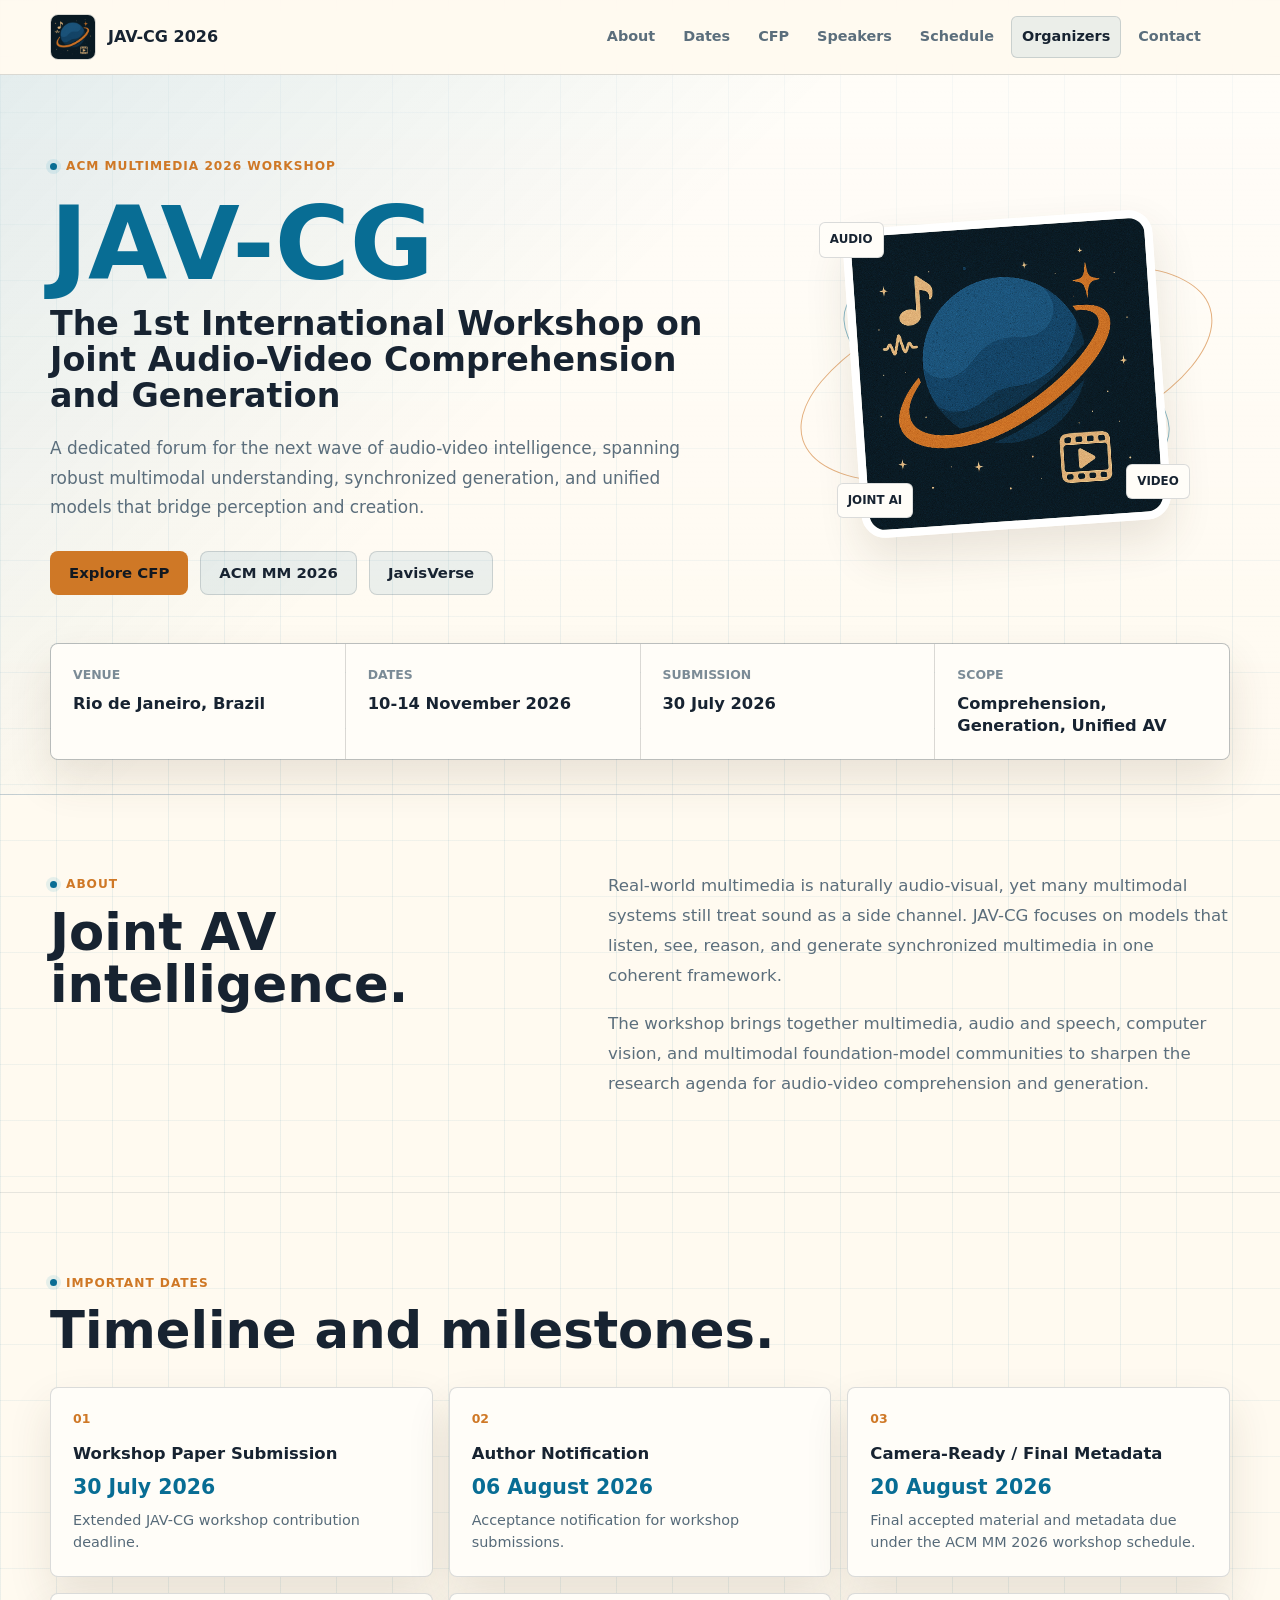
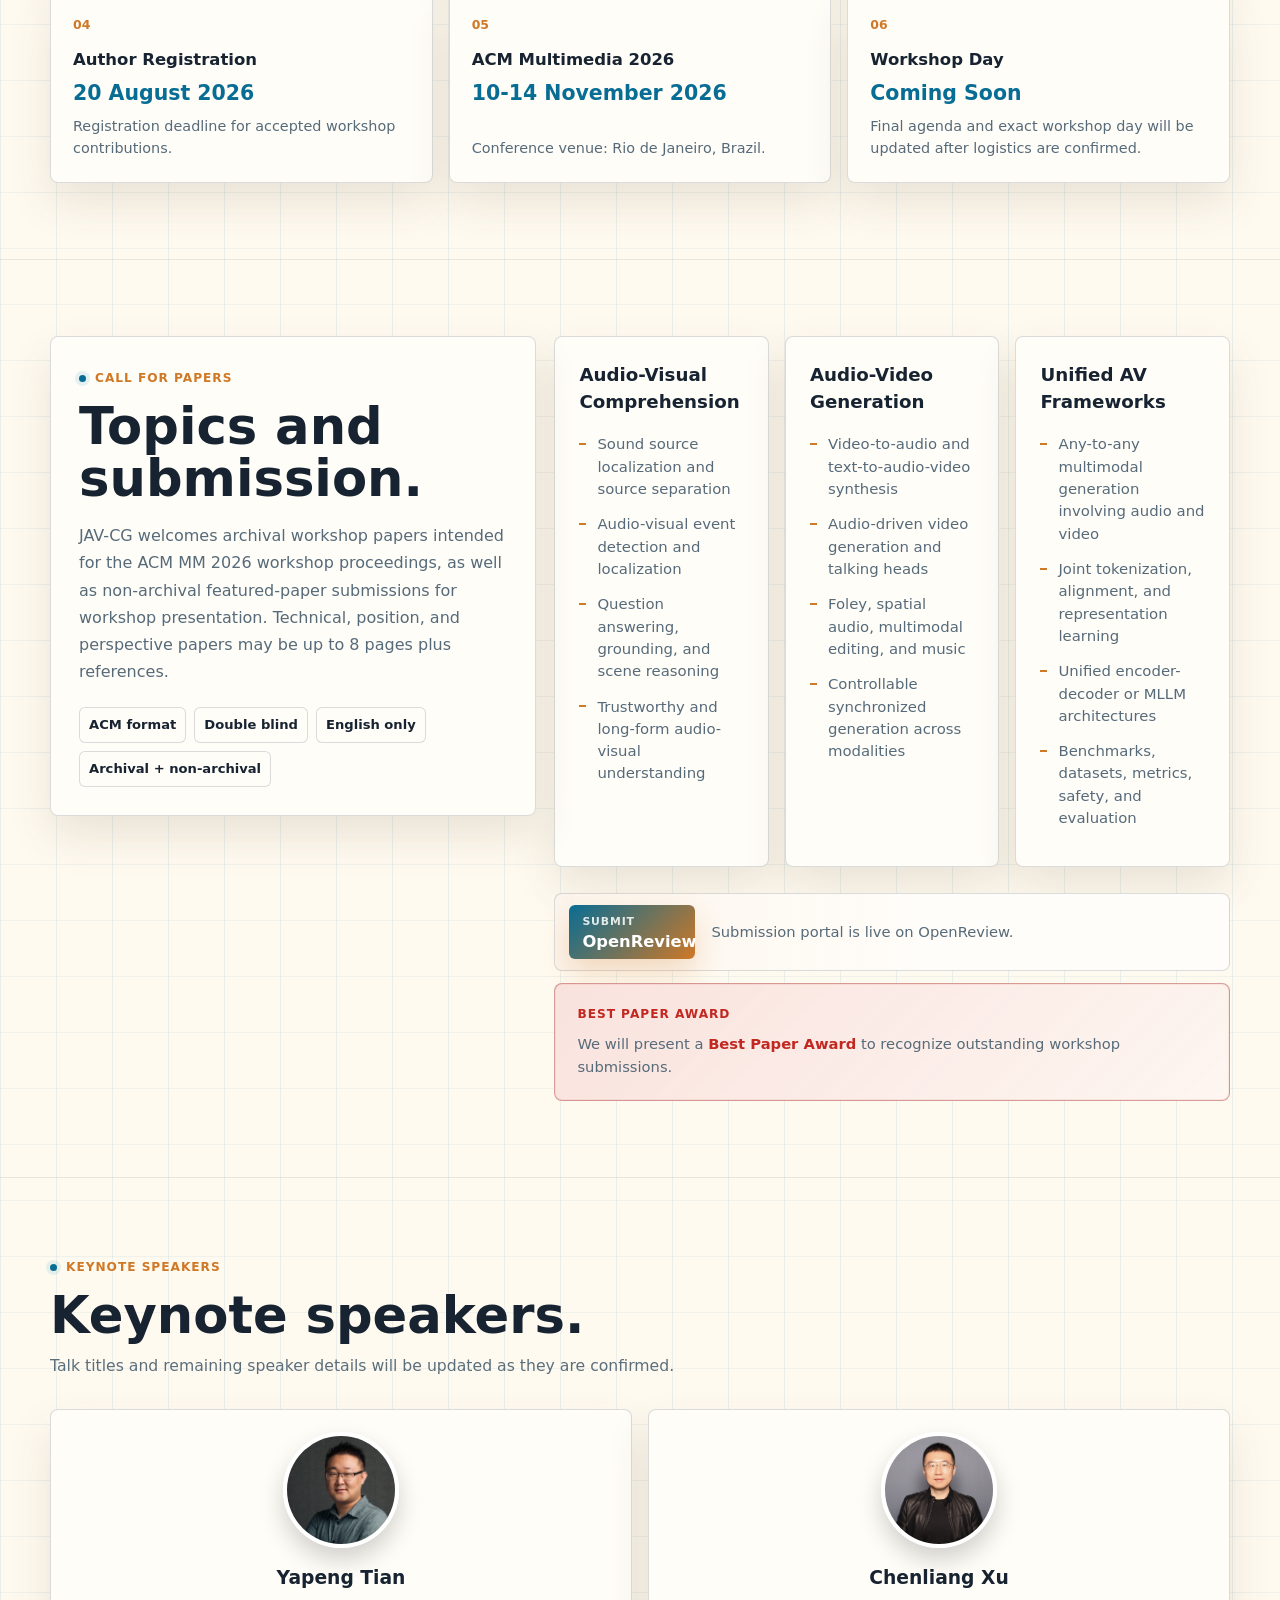
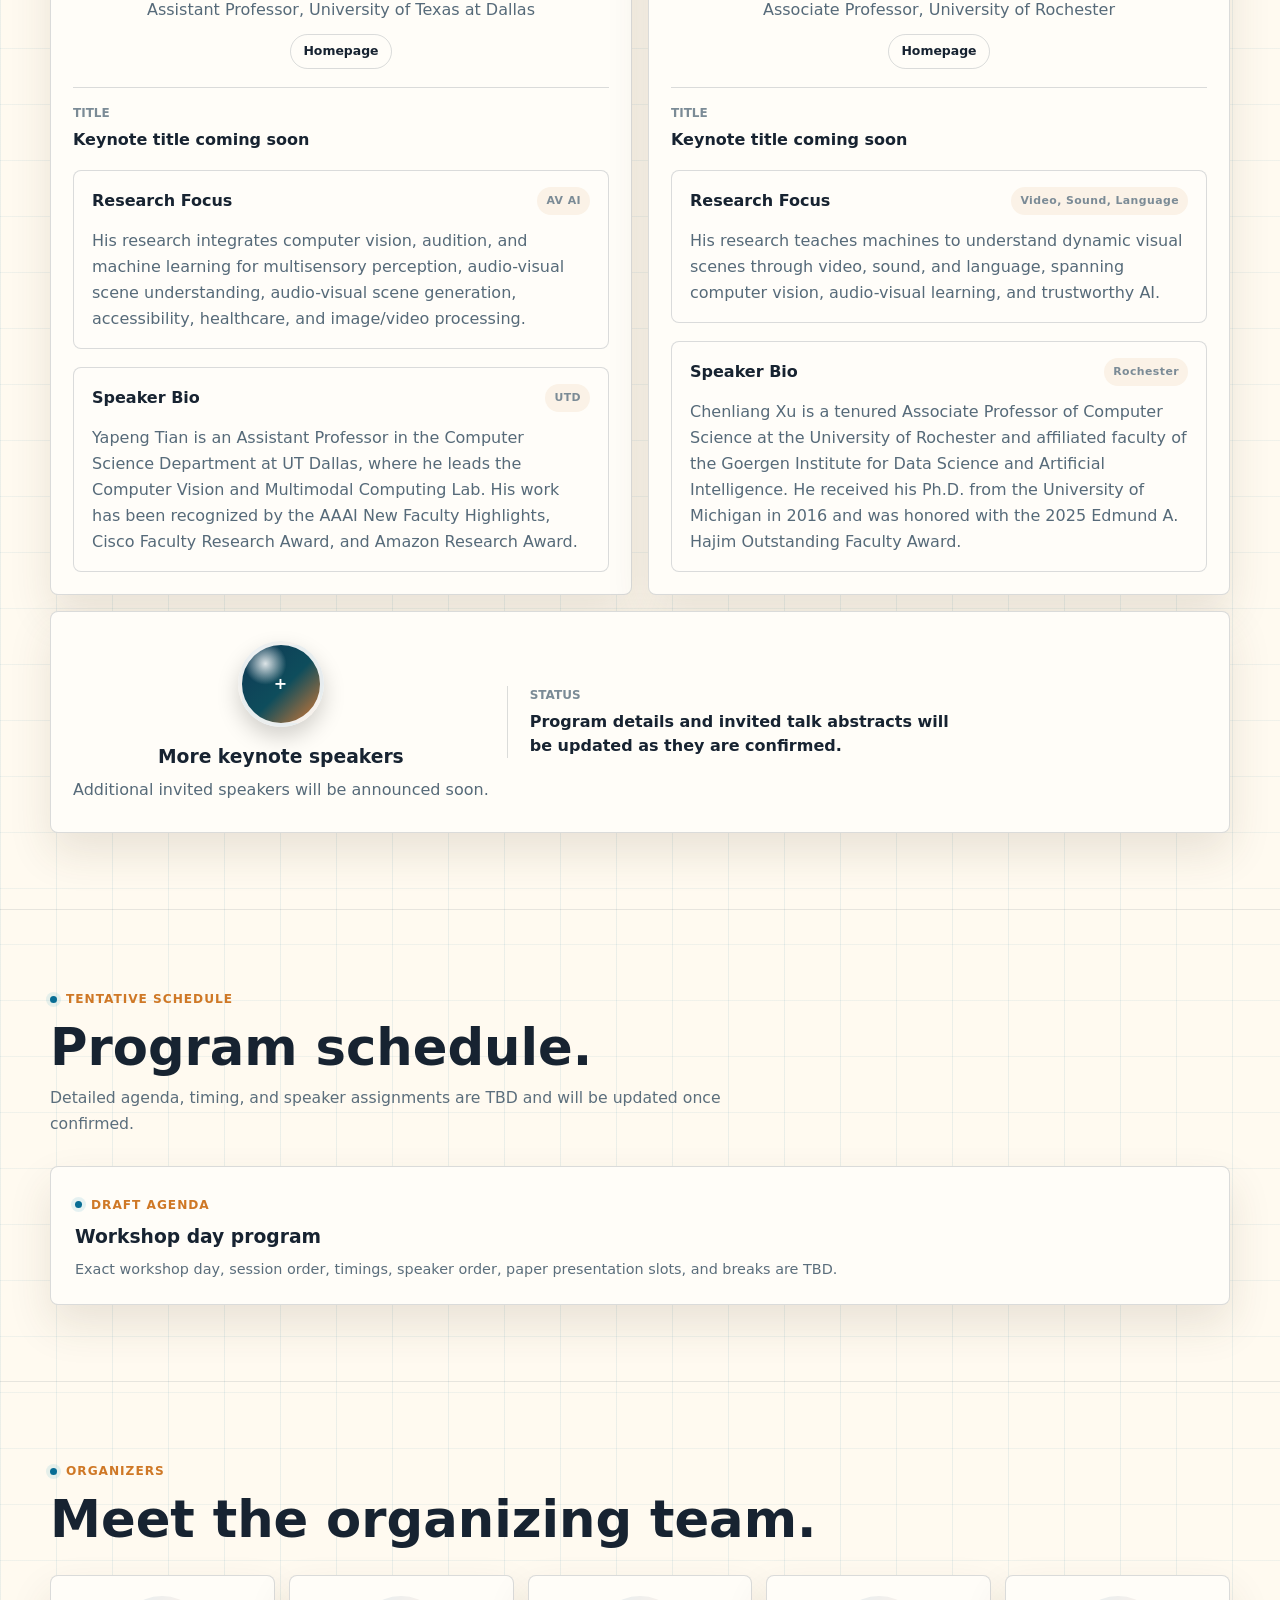
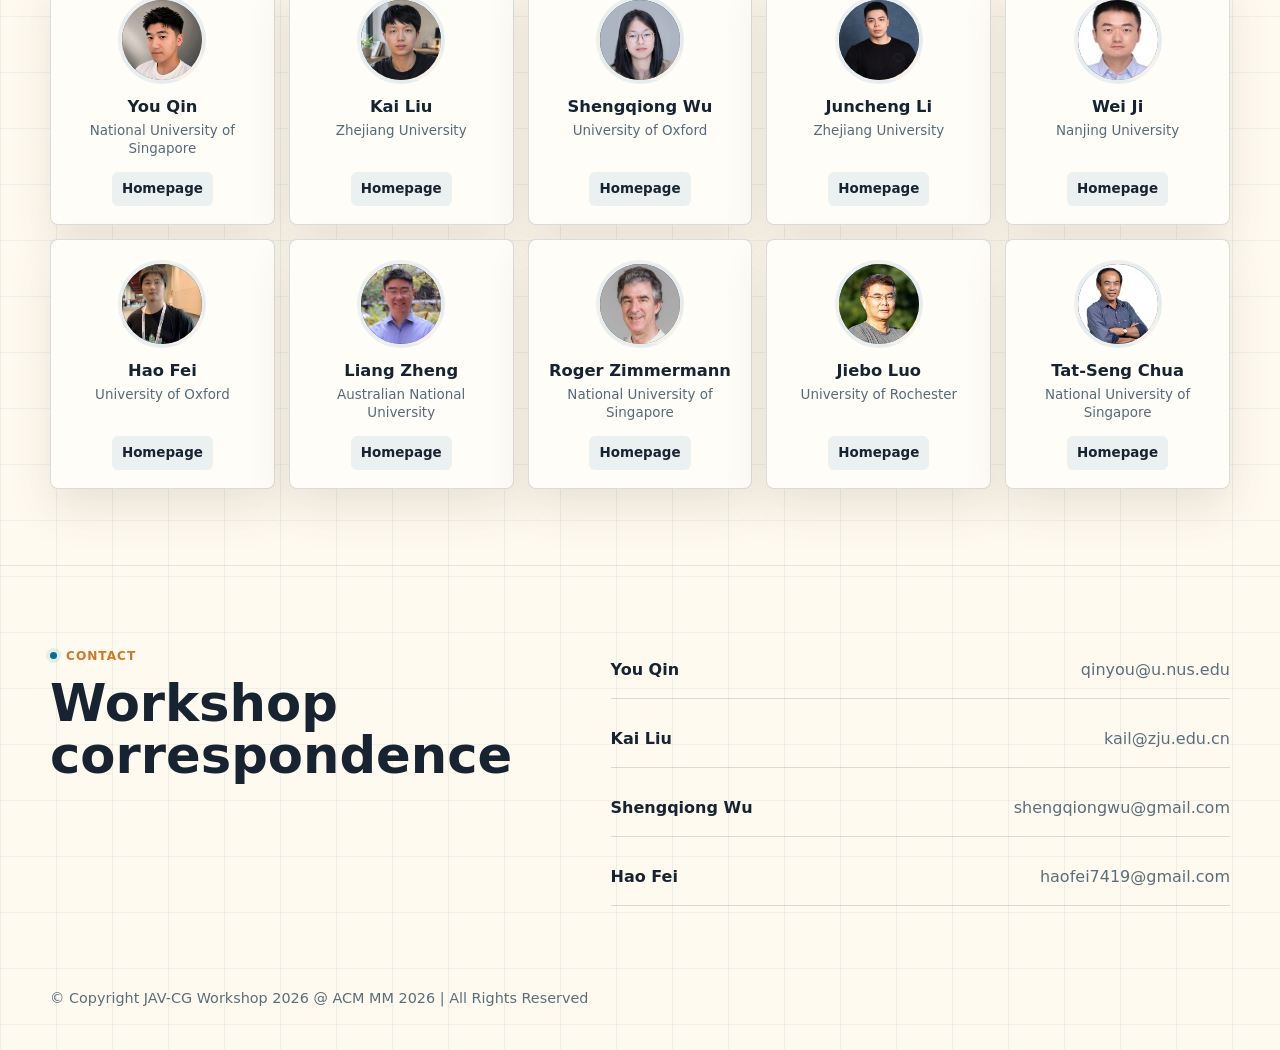
==== index.html @ 253ad44c "Extend submission deadline to July 30" ====
<!DOCTYPE html>
<html lang="en">
<head>
  <meta charset="UTF-8" />
  <meta name="viewport" content="width=device-width, initial-scale=1.0" />
  <title>JAV-CG @ ACM MM 2026</title>
  <meta name="description" content="JAV-CG, the 1st International Workshop on Joint Audio-Video Comprehension and Generation at ACM Multimedia 2026." />
  <link rel="icon" href="./assets/images/JavisVerse.png" />
  <link rel="stylesheet" href="./assets/css/redesign.css" />
</head>
<body class="variant-atlas">
  <div class="page-shell">
    <header class="site-header">
      <div class="container header-row">
        <a class="brand" href="#top" aria-label="JAV-CG home">
          <img src="./assets/images/JavisVerse.png" alt="JavisVerse logo" />
          <span>JAV-CG 2026</span>
        </a>
        <button class="nav-toggle" type="button" aria-label="Toggle navigation" aria-expanded="false">
          <span></span><span></span><span></span>
        </button>
        <nav class="nav-links" aria-label="Primary navigation">
          <a href="#about">About</a>
          <a href="#dates">Dates</a>
          <a href="#cfp">CFP</a>
          <a href="#speakers">Speakers</a>
          <a href="#schedule">Schedule</a>
          <a href="#organizers">Organizers</a>
          <a href="#contact">Contact</a>
        </nav>
      </div>
    </header>

    <main id="top">
      <section class="hero">
        <div class="container hero-layout">
          <div class="hero-copy">
            <span class="section-kicker">ACM Multimedia 2026 Workshop</span>
            <h1>
              <span>JAV-CG</span>
              <small>The 1st International Workshop on Joint Audio-Video Comprehension and Generation</small>
            </h1>
            <p>
              A dedicated forum for the next wave of audio-video intelligence, spanning robust multimodal
              understanding, synchronized generation, and unified models that bridge perception and creation.
            </p>
            <div class="hero-actions">
              <a class="button primary" href="#cfp">Explore CFP</a>
              <a class="button secondary" href="https://2026.acmmm.org/" target="_blank" rel="noopener noreferrer">ACM MM 2026</a>
              <a class="button secondary" href="https://javisverse.github.io/" target="_blank" rel="noopener noreferrer">JavisVerse</a>
            </div>
          </div>
          <div class="hero-visual" aria-label="JAV-CG logo-inspired visual">
            <div class="orbit orbit-a"></div>
            <div class="orbit orbit-b"></div>
            <img src="./assets/images/JavisVerse.png" alt="JavisVerse logo" />
            <div class="signal signal-a">AUDIO</div>
            <div class="signal signal-b">VIDEO</div>
            <div class="signal signal-c">JOINT AI</div>
          </div>
        </div>
        <div class="container fact-strip">
          <article><span>Venue</span><strong>Rio de Janeiro, Brazil</strong></article>
          <article><span>Dates</span><strong>10-14 November 2026</strong></article>
          <article><span>Submission</span><strong>30 July 2026</strong></article>
          <article><span>Scope</span><strong>Comprehension, Generation, Unified AV</strong></article>
        </div>
      </section>

      <section class="section intro-section" id="about">
        <div class="container two-column">
          <div class="section-heading">
            <span class="section-kicker">About</span>
            <h2>Joint AV intelligence.</h2>
          </div>
          <div class="prose">
            <p>
              Real-world multimedia is naturally audio-visual, yet many multimodal systems still treat sound as a side
              channel. JAV-CG focuses on models that listen, see, reason, and generate synchronized multimedia in one
              coherent framework.
            </p>
            <p>
              The workshop brings together multimedia, audio and speech, computer vision, and multimodal foundation-model
              communities to sharpen the research agenda for audio-video comprehension and generation.
            </p>
          </div>
        </div>
      </section>

      <section class="section" id="dates">
        <div class="container">
          <div class="section-heading">
            <span class="section-kicker">Important Dates</span>
            <h2>Timeline and milestones.</h2>
          </div>
          <div class="date-grid">
            <article class="date-card">
              <span class="index">01</span>
              <h3>Workshop Paper Submission</h3>
              <strong>30 July 2026</strong>
              <p>Extended JAV-CG workshop contribution deadline.</p>
            </article>
            <article class="date-card">
              <span class="index">02</span>
              <h3>Author Notification</h3>
              <strong>06 August 2026</strong>
              <p>Acceptance notification for workshop submissions.</p>
            </article>
            <article class="date-card">
              <span class="index">03</span>
              <h3>Camera-Ready / Final Metadata</h3>
              <strong>20 August 2026</strong>
              <p>Final accepted material and metadata due under the ACM MM 2026 workshop schedule.</p>
            </article>
            <article class="date-card">
              <span class="index">04</span>
              <h3>Author Registration</h3>
              <strong>20 August 2026</strong>
              <p>Registration deadline for accepted workshop contributions.</p>
            </article>
            <article class="date-card">
              <span class="index">05</span>
              <h3>ACM Multimedia 2026</h3>
              <strong>10-14 November 2026</strong>
              <p>Conference venue: Rio de Janeiro, Brazil.</p>
            </article>
            <article class="date-card">
              <span class="index">06</span>
              <h3>Workshop Day</h3>
              <strong>Coming Soon</strong>
              <p>Final agenda and exact workshop day will be updated after logistics are confirmed.</p>
            </article>
          </div>
        </div>
      </section>

      <section class="section" id="cfp">
        <div class="container cfp-layout">
          <div class="submission-panel">
            <span class="section-kicker">Call for Papers</span>
            <h2>Topics and submission.</h2>
            <p>
              JAV-CG welcomes archival workshop papers intended for the ACM MM 2026 workshop proceedings, as well as
              non-archival featured-paper submissions for workshop presentation. Technical, position, and perspective
              papers may be up to 8 pages plus references.
            </p>
            <div class="chip-row">
              <span>ACM format</span>
              <span>Double blind</span>
              <span>English only</span>
              <span>Archival + non-archival</span>
            </div>
          </div>
          <div class="topic-grid">
            <article class="topic-card">
              <h3>Audio-Visual Comprehension</h3>
              <ul>
                <li>Sound source localization and source separation</li>
                <li>Audio-visual event detection and localization</li>
                <li>Question answering, grounding, and scene reasoning</li>
                <li>Trustworthy and long-form audio-visual understanding</li>
              </ul>
            </article>
            <article class="topic-card">
              <h3>Audio-Video Generation</h3>
              <ul>
                <li>Video-to-audio and text-to-audio-video synthesis</li>
                <li>Audio-driven video generation and talking heads</li>
                <li>Foley, spatial audio, multimodal editing, and music</li>
                <li>Controllable synchronized generation across modalities</li>
              </ul>
            </article>
            <article class="topic-card">
              <h3>Unified AV Frameworks</h3>
              <ul>
                <li>Any-to-any multimodal generation involving audio and video</li>
                <li>Joint tokenization, alignment, and representation learning</li>
                <li>Unified encoder-decoder or MLLM architectures</li>
                <li>Benchmarks, datasets, metrics, safety, and evaluation</li>
              </ul>
            </article>
            <div class="cfp-action-panel">
              <div class="submission-action">
                <button
                  class="submission-cta"
                  type="button"
                  onclick="window.open('https://openreview.net/group?id=acmmm.org/ACMMM/2026/Workshop/JAV-CG#tab-recent-activity', '_blank', 'noopener,noreferrer')"
                >
                  <span>Submit</span>
                  <strong>OpenReview</strong>
                </button>
                <p>Submission portal is live on OpenReview.</p>
              </div>
              <div class="award-callout" role="note">
                <span>Best Paper Award</span>
                <p>
                  We will present a <strong>Best Paper Award</strong> to recognize outstanding workshop submissions.
                </p>
              </div>
            </div>
          </div>
        </div>
      </section>

      <section class="section" id="speakers">
        <div class="container">
          <div class="section-heading">
            <span class="section-kicker">Keynote Speakers</span>
            <h2>Keynote speakers.</h2>
            <p class="section-note">Talk titles and remaining speaker details will be updated as they are confirmed.</p>
          </div>
          <div class="speaker-grid">
            <article class="speaker-card">
              <div class="speaker-identity">
                <img class="speaker-avatar" src="assets/images/speakers/yapeng-tian.jpg" alt="Yapeng Tian" loading="lazy" decoding="async">
                <div>
                  <h3>Yapeng Tian</h3>
                  <p>Assistant Professor, University of Texas at Dallas</p>
                  <a class="speaker-homepage" href="https://www.yapengtian.com/index.html" target="_blank" rel="noopener noreferrer">Homepage</a>
                </div>
              </div>
              <div class="speaker-talk">
                <span>Title</span>
                <strong>Keynote title coming soon</strong>
              </div>
              <div class="speaker-detail-placeholder">
                <div class="speaker-detail-header">
                  <strong>Research Focus</strong>
                  <span aria-hidden="true">AV AI</span>
                </div>
                <p>His research integrates computer vision, audition, and machine learning for multisensory perception, audio-visual scene understanding, audio-visual scene generation, accessibility, healthcare, and image/video processing.</p>
              </div>
              <div class="speaker-detail-placeholder">
                <div class="speaker-detail-header">
                  <strong>Speaker Bio</strong>
                  <span aria-hidden="true">UTD</span>
                </div>
                <p>Yapeng Tian is an Assistant Professor in the Computer Science Department at UT Dallas, where he leads the Computer Vision and Multimodal Computing Lab. His work has been recognized by the AAAI New Faculty Highlights, Cisco Faculty Research Award, and Amazon Research Award.</p>
              </div>
            </article>
            <article class="speaker-card">
              <div class="speaker-identity">
                <img class="speaker-avatar" src="assets/images/speakers/chenliang-xu.jpg" alt="Chenliang Xu" loading="lazy" decoding="async">
                <div>
                  <h3>Chenliang Xu</h3>
                  <p>Associate Professor, University of Rochester</p>
                  <a class="speaker-homepage" href="https://cliangxu.github.io/" target="_blank" rel="noopener noreferrer">Homepage</a>
                </div>
              </div>
              <div class="speaker-talk">
                <span>Title</span>
                <strong>Keynote title coming soon</strong>
              </div>
              <div class="speaker-detail-placeholder">
                <div class="speaker-detail-header">
                  <strong>Research Focus</strong>
                  <span aria-hidden="true">Video, Sound, Language</span>
                </div>
                <p>His research teaches machines to understand dynamic visual scenes through video, sound, and language, spanning computer vision, audio-visual learning, and trustworthy AI.</p>
              </div>
              <div class="speaker-detail-placeholder">
                <div class="speaker-detail-header">
                  <strong>Speaker Bio</strong>
                  <span aria-hidden="true">Rochester</span>
                </div>
                <p>Chenliang Xu is a tenured Associate Professor of Computer Science at the University of Rochester and affiliated faculty of the Goergen Institute for Data Science and Artificial Intelligence. He received his Ph.D. from the University of Michigan in 2016 and was honored with the 2025 Edmund A. Hajim Outstanding Faculty Award.</p>
              </div>
            </article>
            <article class="speaker-card speaker-card-tbd">
              <div class="speaker-identity">
                <div class="speaker-token" aria-hidden="true">+</div>
                <div>
                  <h3>More keynote speakers</h3>
                  <p>Additional invited speakers will be announced soon.</p>
                </div>
              </div>
              <div class="speaker-talk">
                <span>Status</span>
                <strong>Program details and invited talk abstracts will be updated as they are confirmed.</strong>
              </div>
            </article>
          </div>
        </div>
      </section>

      <section class="section" id="schedule">
        <div class="container">
          <div class="section-heading">
            <span class="section-kicker">Tentative Schedule</span>
            <h2>Program schedule.</h2>
            <p class="section-note">Detailed agenda, timing, and speaker assignments are TBD and will be updated once confirmed.</p>
          </div>
          <div class="schedule-grid">
            <article class="schedule-block">
              <div class="block-heading">
                <span class="section-kicker">Draft Agenda</span>
                <h3>Workshop day program</h3>
                <p class="block-note">Exact workshop day, session order, timings, speaker order, paper presentation slots, and breaks are TBD.</p>
              </div>
            </article>
          </div>
        </div>
      </section>

      <section class="section" id="organizers">
        <div class="container">
          <div class="section-heading">
            <span class="section-kicker">Organizers</span>
            <h2>Meet the organizing team.</h2>
          </div>
          <div class="organizer-grid">
            <article class="organizer-card">
              <img class="organizer-avatar" src="assets/images/organizers/you-qin.png" alt="You Qin" loading="lazy" decoding="async">
              <h3>You Qin</h3>
              <p>National University of Singapore</p>
              <a href="https://42xingxing.github.io/" target="_blank" rel="noopener noreferrer">Homepage</a>
            </article>
            <article class="organizer-card">
              <img class="organizer-avatar" src="assets/images/organizers/kai-liu.jpg" alt="Kai Liu" loading="lazy" decoding="async">
              <h3>Kai Liu</h3>
              <p>Zhejiang University</p>
              <a href="https://kail8.github.io/" target="_blank" rel="noopener noreferrer">Homepage</a>
            </article>
            <article class="organizer-card">
              <img class="organizer-avatar organizer-avatar-shengqiong" src="assets/images/organizers/shengqiong-wu-workshop.png" alt="Shengqiong Wu" loading="lazy" decoding="async">
              <h3>Shengqiong Wu</h3>
              <p>University of Oxford</p>
              <a href="https://sqwu.top/" target="_blank" rel="noopener noreferrer">Homepage</a>
            </article>
            <article class="organizer-card">
              <img class="organizer-avatar organizer-avatar-juncheng" src="assets/images/organizers/juncheng-li.jpg" alt="Juncheng Li" loading="lazy" decoding="async">
              <h3>Juncheng Li</h3>
              <p>Zhejiang University</p>
              <a href="https://person.zju.edu.cn/juncheng" target="_blank" rel="noopener noreferrer">Homepage</a>
            </article>
            <article class="organizer-card">
              <img class="organizer-avatar" src="assets/images/organizers/wei-ji.jpg" alt="Wei Ji" loading="lazy" decoding="async">
              <h3>Wei Ji</h3>
              <p>Nanjing University</p>
              <a href="https://jiwei0523.github.io/" target="_blank" rel="noopener noreferrer">Homepage</a>
            </article>
            <article class="organizer-card">
              <img class="organizer-avatar" src="assets/images/organizers/hao-fei.jpg" alt="Hao Fei" loading="lazy" decoding="async">
              <h3>Hao Fei</h3>
              <p>University of Oxford</p>
              <a href="http://haofei.vip/" target="_blank" rel="noopener noreferrer">Homepage</a>
            </article>
            <article class="organizer-card">
              <img class="organizer-avatar" src="assets/images/organizers/liang-zheng.jpg" alt="Liang Zheng" loading="lazy" decoding="async">
              <h3>Liang Zheng</h3>
              <p>Australian National University</p>
              <a href="https://zheng-lab.cecs.anu.edu.au/" target="_blank" rel="noopener noreferrer">Homepage</a>
            </article>
            <article class="organizer-card">
              <img class="organizer-avatar" src="assets/images/organizers/roger-zimmermann.png" alt="Roger Zimmermann" loading="lazy" decoding="async">
              <h3>Roger Zimmermann</h3>
              <p>National University of Singapore</p>
              <a href="https://www.comp.nus.edu.sg/~rogerz/" target="_blank" rel="noopener noreferrer">Homepage</a>
            </article>
            <article class="organizer-card">
              <img class="organizer-avatar" src="assets/images/organizers/jiebo-luo.jpg" alt="Jiebo Luo" loading="lazy" decoding="async">
              <h3>Jiebo Luo</h3>
              <p>University of Rochester</p>
              <a href="https://www.cs.rochester.edu/u/jluo/" target="_blank" rel="noopener noreferrer">Homepage</a>
            </article>
            <article class="organizer-card">
              <img class="organizer-avatar" src="assets/images/organizers/tat-seng-chua.jpg" alt="Tat-Seng Chua" loading="lazy" decoding="async">
              <h3>Tat-Seng Chua</h3>
              <p>National University of Singapore</p>
              <a href="https://www.chuatatseng.com/" target="_blank" rel="noopener noreferrer">Homepage</a>
            </article>
          </div>
        </div>
      </section>

      <section class="section contact-section" id="contact">
        <div class="container contact-layout">
          <div>
            <span class="section-kicker">Contact</span>
            <h2>Workshop correspondence</h2>
          </div>
          <ul class="contact-list">
            <li><a href="https://42xingxing.github.io/" target="_blank" rel="noopener noreferrer">You Qin</a> <span>qinyou@u.nus.edu</span></li>
            <li><a href="https://kail8.github.io/" target="_blank" rel="noopener noreferrer">Kai Liu</a> <span>kail@zju.edu.cn</span></li>
            <li><a href="https://sqwu.top/" target="_blank" rel="noopener noreferrer">Shengqiong Wu</a> <span>shengqiongwu@gmail.com</span></li>
            <li><a href="http://haofei.vip/" target="_blank" rel="noopener noreferrer">Hao Fei</a> <span>haofei7419@gmail.com</span></li>
          </ul>
        </div>
      </section>
    </main>

    <footer class="site-footer">
      <div class="container">
        <span>© Copyright JAV-CG Workshop 2026 @ ACM MM 2026 | All Rights Reserved</span>
      </div>
    </footer>
  </div>

  <script>
    const navToggle = document.querySelector(".nav-toggle");
    const navLinks = document.querySelector(".nav-links");
    const pageLinks = Array.from(document.querySelectorAll(".nav-links a"));
    const sections = pageLinks
      .map((link) => document.querySelector(link.getAttribute("href")))
      .filter(Boolean);

    if (navToggle && navLinks) {
      navToggle.addEventListener("click", () => {
        const expanded = navToggle.getAttribute("aria-expanded") === "true";
        navToggle.setAttribute("aria-expanded", String(!expanded));
        navLinks.classList.toggle("is-open");
      });

      pageLinks.forEach((link) => {
        link.addEventListener("click", () => {
          navLinks.classList.remove("is-open");
          navToggle.setAttribute("aria-expanded", "false");
        });
      });
    }

    if ("IntersectionObserver" in window) {
      const observer = new IntersectionObserver(
        (entries) => {
          entries.forEach((entry) => {
            if (!entry.isIntersecting) return;
            const id = `#${entry.target.id}`;
            pageLinks.forEach((link) => {
              link.classList.toggle("is-active", link.getAttribute("href") === id);
            });
          });
        },
        {
          rootMargin: "-30% 0px -55% 0px",
          threshold: 0.01,
        }
      );

      sections.forEach((section) => observer.observe(section));
    }
  </script>
</body>
</html>
---- assets/css/redesign.css ----
:root {
  --max-width: 1180px;
  --header-height: 74px;
  --radius: 8px;
  --radius-small: 6px;
  --shadow-soft: 0 18px 42px rgba(0, 0, 0, 0.16);
  --shadow-hard: 0 18px 0 rgba(0, 0, 0, 0.2);
  --font-body: ui-sans-serif, system-ui, -apple-system, BlinkMacSystemFont, "Segoe UI", sans-serif;
  --font-display: "Avenir Next", "Trebuchet MS", var(--font-body);
}

* {
  box-sizing: border-box;
}

html {
  scroll-behavior: smooth;
  scroll-padding-top: calc(var(--header-height) + 18px);
}

body {
  margin: 0;
  font-family: var(--font-body);
  background: var(--bg);
  color: var(--text);
  line-height: 1.5;
}

body.variant-cosmos {
  --bg: #061018;
  --page: #08131d;
  --surface: rgba(13, 27, 40, 0.9);
  --surface-strong: #101e2c;
  --text: #eef7ff;
  --muted: #a3b4c3;
  --faint: #72879a;
  --line: rgba(255, 255, 255, 0.13);
  --accent: #f3a13c;
  --accent-2: #1c9ccc;
  --accent-3: #f6d99c;
  --card-text: #eff7ff;
  --card-muted: #a5b6c5;
  --header-bg: rgba(6, 16, 24, 0.86);
}

body.variant-atlas {
  --bg: #f6f0e6;
  --page: #fffaf0;
  --surface: #fffdf8;
  --surface-strong: #f0e6d5;
  --text: #172331;
  --muted: #5b6e7c;
  --faint: #7b8b96;
  --line: rgba(28, 47, 62, 0.16);
  --accent: #cf7826;
  --accent-2: #086d94;
  --accent-3: #f0bd68;
  --card-text: #172331;
  --card-muted: #566a79;
  --header-bg: rgba(255, 250, 240, 0.9);
  --shadow-soft: 0 20px 44px rgba(77, 59, 36, 0.12);
}

body.variant-control {
  --bg: #070b10;
  --page: #0a0f15;
  --surface: #101820;
  --surface-strong: #121e29;
  --text: #f4f8fb;
  --muted: #9eadb9;
  --faint: #6e7f8e;
  --line: rgba(159, 187, 205, 0.18);
  --accent: #f0a63a;
  --accent-2: #25b1ca;
  --accent-3: #e8d39a;
  --card-text: #f4f8fb;
  --card-muted: #a0afbc;
  --header-bg: rgba(8, 11, 16, 0.9);
  --shadow-soft: 0 12px 0 rgba(37, 177, 202, 0.08);
}

body.variant-cinema {
  --bg: #130f0a;
  --page: #1b1710;
  --surface: #241d14;
  --surface-strong: #302317;
  --text: #fff7e9;
  --muted: #c9b99e;
  --faint: #8f7e66;
  --line: rgba(255, 225, 177, 0.16);
  --accent: #f0ad49;
  --accent-2: #48a9c6;
  --accent-3: #f8d99f;
  --card-text: #fff7e9;
  --card-muted: #cabaa1;
  --header-bg: rgba(19, 15, 10, 0.9);
}

a {
  color: inherit;
}

img {
  display: block;
  max-width: 100%;
}

.page-shell {
  min-height: 100vh;
  overflow: clip;
  background:
    linear-gradient(180deg, transparent 0, transparent 420px, rgba(255, 255, 255, 0.02) 420px),
    var(--page);
}

.variant-atlas .page-shell {
  background:
    linear-gradient(90deg, rgba(8, 109, 148, 0.08) 1px, transparent 1px),
    linear-gradient(180deg, rgba(8, 109, 148, 0.06) 1px, transparent 1px),
    var(--page);
  background-size: 56px 56px, 56px 56px, auto;
}

.variant-control .page-shell {
  background:
    linear-gradient(90deg, rgba(37, 177, 202, 0.07) 1px, transparent 1px),
    linear-gradient(180deg, rgba(37, 177, 202, 0.05) 1px, transparent 1px),
    var(--page);
  background-size: 44px 44px, 44px 44px, auto;
}

.variant-cinema .page-shell {
  background:
    repeating-linear-gradient(90deg, rgba(240, 173, 73, 0.08) 0 16px, transparent 16px 40px),
    linear-gradient(180deg, #130f0a 0, #1b1710 44%, #211910 100%);
}

.container {
  width: min(var(--max-width), calc(100% - 36px));
  margin: 0 auto;
}

.site-header {
  position: sticky;
  top: 0;
  z-index: 20;
  min-height: var(--header-height);
  border-bottom: 1px solid var(--line);
  background: var(--header-bg);
  backdrop-filter: blur(18px);
}

.header-row {
  min-height: var(--header-height);
  display: grid;
  grid-template-columns: auto 1fr auto;
  gap: 18px;
  align-items: center;
}

.brand {
  display: inline-flex;
  align-items: center;
  gap: 12px;
  text-decoration: none;
  font-weight: 800;
  font-family: var(--font-display);
}

.brand img {
  width: 46px;
  height: 46px;
  border-radius: var(--radius);
  border: 1px solid var(--line);
}

.brand span {
  white-space: nowrap;
}

.nav-links,
.version-links {
  display: flex;
  align-items: center;
  gap: 6px;
  justify-content: flex-end;
}

.nav-links a,
.version-links a {
  text-decoration: none;
  color: var(--muted);
  font-size: 0.9rem;
  font-weight: 700;
  padding: 9px 10px;
  border-radius: var(--radius-small);
  border: 1px solid transparent;
}

.nav-links a:hover,
.nav-links a.is-active,
.version-links a:hover,
.version-links a.is-active {
  color: var(--text);
  border-color: var(--line);
  background: rgba(255, 255, 255, 0.06);
}

.variant-atlas .nav-links a:hover,
.variant-atlas .nav-links a.is-active,
.variant-atlas .version-links a:hover,
.variant-atlas .version-links a.is-active {
  background: rgba(8, 109, 148, 0.08);
}

.version-links {
  border-left: 1px solid var(--line);
  padding-left: 14px;
}

.nav-toggle {
  display: none;
  width: 42px;
  height: 42px;
  padding: 0;
  border: 1px solid var(--line);
  border-radius: var(--radius);
  background: transparent;
  color: var(--text);
}

.nav-toggle span {
  display: block;
  width: 18px;
  height: 2px;
  margin: 4px auto;
  background: currentColor;
}

.hero {
  position: relative;
  padding: 78px 0 34px;
}

.variant-cosmos .hero::before,
.variant-cosmos .hero::after {
  content: "";
  position: absolute;
  inset: 0;
  pointer-events: none;
}

.variant-cosmos .hero::before {
  background-image:
    radial-gradient(circle at 10% 20%, rgba(246, 217, 156, 0.5) 1px, transparent 2px),
    radial-gradient(circle at 86% 16%, rgba(255, 255, 255, 0.55) 1px, transparent 2px),
    radial-gradient(circle at 78% 64%, rgba(28, 156, 204, 0.45) 1px, transparent 2px);
  background-size: 180px 160px, 220px 210px, 260px 230px;
}

.variant-cosmos .hero::after {
  background: linear-gradient(180deg, transparent 0, rgba(6, 16, 24, 0.95) 100%);
  top: 70%;
}

.variant-atlas .hero {
  border-bottom: 1px solid var(--line);
  background:
    linear-gradient(135deg, rgba(8, 109, 148, 0.11), transparent 42%),
    linear-gradient(180deg, rgba(255, 255, 255, 0.55), transparent);
}

.variant-control .hero {
  padding-top: 48px;
  border-bottom: 1px solid var(--line);
}

.variant-cinema .hero {
  border-bottom: 1px solid var(--line);
}

.variant-cinema .hero::before {
  content: "";
  position: absolute;
  left: 0;
  right: 0;
  bottom: 18px;
  height: 72px;
  pointer-events: none;
  opacity: 0.52;
  background:
    linear-gradient(90deg, transparent 0 12px, rgba(240, 173, 73, 0.38) 12px 18px, transparent 18px 30px),
    linear-gradient(180deg, transparent 0 18px, rgba(240, 173, 73, 0.24) 18px 21px, transparent 21px 51px, rgba(240, 173, 73, 0.24) 51px 54px, transparent 54px);
  background-size: 42px 72px, 100% 72px;
}

.hero-layout {
  position: relative;
  z-index: 1;
  display: grid;
  grid-template-columns: minmax(0, 1.05fr) minmax(330px, 0.78fr);
  gap: 56px;
  align-items: center;
}

.variant-control .hero-layout {
  grid-template-columns: minmax(0, 0.9fr) minmax(360px, 1fr);
}

.hero-copy {
  max-width: 760px;
}

.section-kicker {
  display: inline-flex;
  align-items: center;
  gap: 9px;
  color: var(--accent);
  font-size: 0.76rem;
  font-weight: 900;
  text-transform: uppercase;
  letter-spacing: 0.08em;
}

.section-kicker::before {
  content: "";
  width: 7px;
  height: 7px;
  border-radius: 999px;
  background: var(--accent-2);
  box-shadow: 0 0 0 4px rgba(72, 169, 198, 0.14);
}

.hero h1 {
  margin: 18px 0 20px;
  font-family: var(--font-display);
  line-height: 0.95;
}

.hero h1 > span {
  display: block;
  font-size: clamp(4rem, 8vw, 7.6rem);
  font-weight: 900;
  color: var(--text);
}

.variant-atlas .hero h1 > span {
  color: var(--accent-2);
}

.variant-cinema .hero h1 > span {
  text-shadow: 0 3px 0 rgba(240, 173, 73, 0.28);
}

.hero h1 small {
  display: block;
  max-width: 760px;
  margin-top: 14px;
  color: var(--accent-3);
  font-size: clamp(1.35rem, 2.6vw, 2.3rem);
  line-height: 1.08;
  font-weight: 800;
}

.variant-atlas .hero h1 small {
  color: var(--text);
}

.hero p {
  max-width: 690px;
  margin: 0;
  color: var(--muted);
  font-size: 1.06rem;
  line-height: 1.75;
}

.hero-actions {
  display: flex;
  flex-wrap: wrap;
  gap: 12px;
  margin-top: 28px;
}

.button {
  display: inline-flex;
  align-items: center;
  justify-content: center;
  min-height: 44px;
  padding: 0 18px;
  border-radius: var(--radius);
  border: 1px solid var(--line);
  text-decoration: none;
  font-weight: 800;
  font-size: 0.93rem;
}

.button.primary {
  border-color: transparent;
  background: var(--accent);
  color: #111820;
}

.button.secondary {
  background: rgba(255, 255, 255, 0.06);
  color: var(--text);
}

.variant-atlas .button.secondary {
  background: rgba(8, 109, 148, 0.08);
}

.hero-visual {
  position: relative;
  min-height: 420px;
  display: grid;
  place-items: center;
}

.variant-control .hero-visual {
  min-height: 360px;
  border: 1px solid var(--line);
  border-radius: var(--radius);
  background:
    linear-gradient(90deg, rgba(37, 177, 202, 0.08) 1px, transparent 1px),
    linear-gradient(180deg, rgba(37, 177, 202, 0.08) 1px, transparent 1px),
    rgba(255, 255, 255, 0.02);
  background-size: 28px 28px;
}

.variant-atlas .hero-visual {
  min-height: 380px;
}

.hero-visual img {
  position: relative;
  z-index: 2;
  width: min(310px, 78%);
  border-radius: 24px;
  box-shadow: var(--shadow-soft);
}

.variant-atlas .hero-visual img {
  transform: rotate(-4deg);
  border: 8px solid #fff;
}

.variant-control .hero-visual img {
  width: min(250px, 70%);
  border-radius: var(--radius);
  box-shadow: none;
  filter: saturate(1.08) contrast(1.08);
}

.variant-cinema .hero-visual img {
  border-radius: 4px;
  border: 8px solid rgba(255, 247, 233, 0.08);
}

.orbit {
  position: absolute;
  border: 1px solid color-mix(in srgb, var(--accent) 58%, transparent);
  border-radius: 50%;
  transform: rotate(-18deg);
}

.orbit-a {
  width: 96%;
  height: 48%;
}

.orbit-b {
  width: 78%;
  height: 38%;
  border-color: color-mix(in srgb, var(--accent-2) 48%, transparent);
  transform: rotate(23deg);
}

.signal {
  position: absolute;
  z-index: 3;
  padding: 8px 10px;
  border: 1px solid var(--line);
  border-radius: var(--radius-small);
  background: var(--surface);
  color: var(--text);
  font-size: 0.74rem;
  font-weight: 900;
}

.signal-a {
  top: 10%;
  left: 8%;
}

.signal-b {
  right: 9%;
  bottom: 17%;
}

.signal-c {
  left: 12%;
  bottom: 12%;
}

.fact-strip {
  position: relative;
  z-index: 1;
  display: grid;
  grid-template-columns: repeat(4, minmax(0, 1fr));
  gap: 1px;
  margin-top: 48px;
  border: 1px solid var(--line);
  background: var(--line);
  border-radius: var(--radius);
  overflow: hidden;
}

.fact-strip article {
  min-height: 108px;
  padding: 22px;
  background: var(--surface);
}

.fact-strip span {
  display: block;
  color: var(--faint);
  font-size: 0.78rem;
  font-weight: 800;
  text-transform: uppercase;
}

.fact-strip strong {
  display: block;
  margin-top: 8px;
  color: var(--card-text);
  font-size: 1.02rem;
  line-height: 1.35;
}

.section {
  padding: 76px 0;
}

.section + .section {
  border-top: 1px solid var(--line);
}

.section-heading {
  max-width: min(100%, 1120px);
  margin-bottom: 30px;
}

.section-heading h2,
.submission-panel h2,
.contact-layout h2 {
  margin: 11px 0 0;
  color: var(--text);
  font-family: var(--font-display);
  font-size: clamp(2rem, 4vw, 3.3rem);
  line-height: 1.02;
  text-wrap: balance;
}

.variant-atlas .section-heading h2,
.variant-atlas .submission-panel h2,
.variant-atlas .contact-layout h2 {
  color: var(--text);
}

.section-note {
  max-width: 720px;
  margin: 12px 0 0;
  color: var(--muted);
  font-size: 0.98rem;
  line-height: 1.65;
}

.two-column {
  display: grid;
  grid-template-columns: minmax(280px, 0.82fr) minmax(0, 1fr);
  gap: 48px;
  align-items: start;
}

.prose {
  color: var(--muted);
  font-size: 1.04rem;
  line-height: 1.8;
}

.prose p {
  margin: 0 0 18px;
}

.date-grid,
.topic-grid,
.speaker-grid,
.organizer-grid,
.schedule-grid {
  display: grid;
  gap: 16px;
}

.date-grid {
  grid-template-columns: repeat(3, minmax(0, 1fr));
}

.date-card,
.topic-card,
.speaker-card,
.schedule-block,
.organizer-card,
.submission-panel {
  border: 1px solid var(--line);
  border-radius: var(--radius);
  background: var(--surface);
  color: var(--card-text);
}

.variant-atlas .date-card,
.variant-atlas .topic-card,
.variant-atlas .speaker-card,
.variant-atlas .schedule-block,
.variant-atlas .organizer-card,
.variant-atlas .submission-panel {
  box-shadow: var(--shadow-soft);
}

.date-card {
  min-height: 190px;
  padding: 22px;
  display: flex;
  flex-direction: column;
}

.variant-control .date-card {
  min-height: 160px;
}

.date-card .index {
  color: var(--accent);
  font-weight: 900;
  font-size: 0.78rem;
}

.date-card h3 {
  margin: 16px 0 10px;
  font-size: 1.03rem;
  line-height: 1.25;
}

.date-card strong {
  color: var(--accent-3);
  font-size: 1.28rem;
  line-height: 1.18;
}

.variant-atlas .date-card strong {
  color: var(--accent-2);
}

.date-card p {
  margin: auto 0 0;
  color: var(--card-muted);
  font-size: 0.9rem;
}

.cfp-layout {
  display: grid;
  grid-template-columns: minmax(280px, 0.72fr) minmax(0, 1fr);
  gap: 18px;
  align-items: start;
}

.submission-panel {
  padding: 28px;
  position: sticky;
  top: calc(var(--header-height) + 20px);
}

.submission-panel p {
  margin: 18px 0 0;
  color: var(--card-muted);
  line-height: 1.7;
}

.chip-row {
  display: flex;
  flex-wrap: wrap;
  gap: 8px;
  margin-top: 22px;
}

.chip-row span {
  display: inline-flex;
  padding: 7px 9px;
  border: 1px solid var(--line);
  border-radius: var(--radius-small);
  color: var(--card-text);
  background: rgba(255, 255, 255, 0.05);
  font-size: 0.82rem;
  font-weight: 800;
}

.topic-grid {
  grid-template-columns: repeat(3, minmax(0, 1fr));
}

.topic-card {
  padding: 24px;
}

.topic-card h3 {
  margin: 0 0 18px;
  color: var(--card-text);
  font-size: 1.14rem;
}

.topic-card ul,
.contact-list {
  list-style: none;
  padding: 0;
  margin: 0;
}

.topic-card li {
  position: relative;
  padding-left: 18px;
  margin: 0 0 13px;
  color: var(--card-muted);
  font-size: 0.93rem;
}

.topic-card li::before {
  content: "";
  position: absolute;
  left: 0;
  top: 0.65em;
  width: 7px;
  height: 2px;
  background: var(--accent);
}

.cfp-action-panel {
  grid-column: 1 / -1;
  display: grid;
  grid-template-columns: 1fr;
  gap: 12px;
  align-items: stretch;
  margin-top: 10px;
}

.submission-action {
  display: flex;
  align-items: center;
  gap: 16px;
  min-width: 0;
  min-height: 58px;
  padding: 11px 14px;
  border: 1px solid var(--line);
  border-radius: var(--radius);
  background:
    linear-gradient(90deg, color-mix(in srgb, var(--accent) 6%, transparent), transparent 55%),
    color-mix(in srgb, var(--surface) 92%, white);
}

.submission-cta {
  width: 126px;
  min-height: 42px;
  flex: 0 0 auto;
  appearance: none;
  border: 0;
  border-radius: var(--radius-small);
  display: inline-flex;
  flex-direction: column;
  align-items: flex-start;
  justify-content: center;
  gap: 2px;
  padding: 9px 13px;
  font: inherit;
  text-align: left;
  background: linear-gradient(135deg, var(--accent-2), var(--accent));
  color: #fff;
  box-shadow: 0 14px 30px color-mix(in srgb, var(--accent) 24%, transparent);
  cursor: pointer;
  text-decoration: none;
  transition: transform 0.18s ease, box-shadow 0.18s ease;
}

.submission-cta:hover,
.submission-cta:focus-visible {
  transform: translateY(-1px);
  box-shadow: 0 16px 34px color-mix(in srgb, var(--accent) 30%, transparent);
  text-decoration: none;
}

.submission-cta:focus-visible {
  outline: 3px solid color-mix(in srgb, var(--accent-2) 40%, white);
  outline-offset: 3px;
}

.submission-cta span {
  font-size: 0.68rem;
  font-weight: 900;
  letter-spacing: 0.08em;
  text-transform: uppercase;
  opacity: 0.86;
}

.submission-cta strong {
  font-size: 1.02rem;
  line-height: 1.05;
}

.submission-action p,
.award-callout p {
  margin: 0;
  color: var(--card-muted);
  line-height: 1.55;
  font-size: 0.92rem;
}

.award-callout {
  min-width: 0;
  min-height: 118px;
  padding: 20px 22px;
  border: 1px solid color-mix(in srgb, #d33128 34%, var(--line));
  border-radius: var(--radius);
  display: flex;
  flex-direction: column;
  justify-content: center;
  background:
    linear-gradient(135deg, rgba(211, 49, 40, 0.13), rgba(211, 49, 40, 0.035)),
    var(--surface);
  box-shadow: inset 0 0 0 1px rgba(211, 49, 40, 0.08);
}

.award-callout span {
  display: block;
  margin-bottom: 10px;
  color: #c22720;
  font-size: 0.76rem;
  font-weight: 900;
  letter-spacing: 0.08em;
  text-transform: uppercase;
}

.award-callout strong {
  color: #c22720;
}

.speaker-grid {
  grid-template-columns: repeat(2, minmax(0, 1fr));
}

.speaker-card {
  min-height: 250px;
  padding: 22px;
  display: grid;
  grid-template-rows: auto auto 1fr;
  gap: 18px;
}

.speaker-card:not(.speaker-card-tbd):not(.speaker-card-placeholder) {
  grid-template-rows: auto auto 1fr;
  align-content: start;
}

.speaker-card-placeholder {
  min-height: 500px;
  display: flex;
  flex-direction: column;
  gap: 16px;
}

.speaker-card-tbd {
  grid-column: 1 / -1;
  min-height: 210px;
  grid-template-columns: auto minmax(0, 1fr) minmax(220px, 0.45fr);
  grid-template-rows: none;
  align-items: center;
}

.speaker-token {
  width: 64px;
  height: 64px;
  display: grid;
  place-items: center;
  border-radius: 50%;
  background:
    radial-gradient(circle at 30% 24%, rgba(255, 255, 255, 0.86), transparent 26%),
    linear-gradient(135deg, #0f3854, #0e4d5c 54%, #d97932);
  color: #fff;
  border: 4px solid rgba(255, 255, 255, 0.9);
  font-weight: 900;
  box-shadow: 0 10px 22px rgba(0, 0, 0, 0.18);
}

.speaker-identity {
  min-height: 176px;
  display: flex;
  flex-direction: column;
  align-items: center;
  justify-content: center;
  gap: 16px;
  text-align: center;
}

.speaker-avatar {
  width: 116px;
  height: 116px;
  display: block;
  border-radius: 50%;
  object-fit: cover;
  border: 4px solid rgba(255, 255, 255, 0.94);
  box-shadow: 0 12px 24px rgba(0, 0, 0, 0.18);
}

.speaker-card-placeholder .speaker-token {
  width: 96px;
  height: 96px;
  color: rgba(255, 255, 255, 0.94);
  font-size: 0.92rem;
  letter-spacing: 0.04em;
  opacity: 0.86;
}

.speaker-card-tbd .speaker-token {
  width: 86px;
  height: 86px;
  font-size: 1rem;
  letter-spacing: 0.04em;
}

.speaker-card h3,
.organizer-card h3 {
  margin: 0;
  color: var(--card-text);
}

.speaker-card p,
.organizer-card p {
  margin: 6px 0 0;
  color: var(--card-muted);
}

.speaker-homepage {
  display: inline-flex;
  align-items: center;
  justify-content: center;
  margin-top: 12px;
  padding: 7px 12px;
  border: 1px solid var(--line);
  border-radius: 999px;
  color: var(--card-text);
  font-size: 0.78rem;
  font-weight: 900;
  text-decoration: none;
  transition: border-color 0.2s ease, color 0.2s ease, background 0.2s ease;
}

.speaker-homepage:hover {
  border-color: color-mix(in srgb, var(--accent) 45%, var(--line));
  background: color-mix(in srgb, var(--accent) 8%, transparent);
  color: var(--accent-strong);
}

.speaker-talk {
  align-self: end;
  padding-top: 16px;
  border-top: 1px solid var(--line);
}

.speaker-card:not(.speaker-card-tbd):not(.speaker-card-placeholder) .speaker-talk {
  align-self: start;
}

.speaker-card-placeholder .speaker-talk {
  align-self: stretch;
  padding: 16px 18px;
  border: 1px solid var(--line);
  border-radius: var(--radius);
  background: color-mix(in srgb, var(--accent) 7%, var(--surface));
}

.speaker-card-tbd .speaker-talk {
  align-self: center;
  padding-top: 0;
  padding-left: 22px;
  border-top: 0;
  border-left: 1px solid var(--line);
}

.speaker-talk span {
  display: block;
  margin-bottom: 6px;
  color: var(--faint);
  font-size: 0.75rem;
  font-weight: 900;
  text-transform: uppercase;
}

.speaker-talk strong {
  color: var(--card-text);
}

.speaker-detail-placeholder {
  padding: 16px 18px;
  border: 1px solid var(--line);
  border-radius: var(--radius);
  background: color-mix(in srgb, var(--surface) 92%, white);
}

.speaker-detail-header {
  display: flex;
  align-items: center;
  justify-content: space-between;
  gap: 14px;
  color: var(--card-text);
}

.speaker-detail-header strong {
  font-size: 1rem;
}

.speaker-detail-header span {
  flex: 0 0 auto;
  padding: 6px 9px;
  border-radius: 999px;
  background: color-mix(in srgb, var(--accent) 8%, var(--surface));
  color: var(--faint);
  font-size: 0.68rem;
  font-weight: 900;
  letter-spacing: 0.04em;
}

.speaker-detail-placeholder p {
  margin-top: 13px;
  line-height: 1.62;
}

.schedule-grid {
  grid-template-columns: 1fr;
}

.schedule-block {
  overflow: hidden;
}

.block-heading {
  padding: 24px;
}

.block-heading h3 {
  margin: 8px 0 0;
}

.block-note {
  margin: 6px 0 0;
  color: var(--muted);
  font-size: 0.9rem;
  line-height: 1.55;
}

.schedule-table {
  width: 100%;
  border-collapse: collapse;
}

.schedule-table th,
.schedule-table td {
  padding: 15px 20px;
  text-align: left;
  border-top: 1px solid var(--line);
  vertical-align: top;
}

.schedule-table th {
  color: var(--faint);
  font-size: 0.74rem;
  font-weight: 900;
  text-transform: uppercase;
}

.schedule-table td {
  color: var(--card-muted);
  font-size: 0.92rem;
}

.schedule-table td strong {
  color: var(--card-text);
}

.organizer-grid {
  grid-template-columns: repeat(5, minmax(0, 1fr));
  gap: 14px;
}

.organizer-card {
  padding: 20px 12px 18px;
  text-align: center;
}

.organizer-avatar {
  width: 88px;
  height: 88px;
  margin: 0 auto 13px;
  border-radius: 50%;
  object-fit: cover;
  object-position: center;
  border: 4px solid rgba(255, 255, 255, 0.9);
  background:
    radial-gradient(circle at 30% 24%, rgba(255, 255, 255, 0.86), transparent 26%),
    linear-gradient(135deg, #0f3854, #0e4d5c 54%, #d97932);
}

.organizer-card h3 {
  font-size: 1.02rem;
  line-height: 1.18;
}

.organizer-card p {
  min-height: 2.8em;
  font-size: 0.84rem;
  line-height: 1.35;
}

.organizer-avatar-shengqiong {
  object-position: 50% 56%;
}

.organizer-avatar-juncheng {
  object-position: 50% 28%;
}

.organizer-avatar-placeholder {
  display: grid;
  place-items: center;
  color: #fff;
  font-size: 1.7rem;
  font-weight: 900;
}

.organizer-card a {
  display: inline-flex;
  margin-top: 12px;
  padding: 7px 10px;
  border-radius: var(--radius-small);
  background: rgba(255, 255, 255, 0.06);
  color: var(--card-text);
  text-decoration: none;
  font-size: 0.84rem;
  font-weight: 800;
}

.variant-atlas .organizer-card a {
  background: rgba(8, 109, 148, 0.08);
}

.contact-section {
  padding-bottom: 54px;
}

.contact-layout {
  display: grid;
  grid-template-columns: 0.85fr 1fr;
  gap: 34px;
  align-items: start;
}

.contact-list {
  display: grid;
  gap: 12px;
}

.contact-list li {
  display: flex;
  justify-content: space-between;
  gap: 18px;
  padding: 16px 0;
  border-bottom: 1px solid var(--line);
}

.contact-list a {
  color: var(--text);
  font-weight: 900;
  text-decoration: none;
}

.contact-list span {
  color: var(--muted);
}

.site-footer {
  padding: 28px 0 40px;
  color: var(--faint);
  font-size: 0.9rem;
}

.variant-atlas .site-footer {
  color: var(--muted);
}

.variant-atlas .hero-layout {
  grid-template-columns: minmax(0, 1fr) minmax(330px, 0.66fr);
}

.variant-atlas .fact-strip {
  box-shadow: var(--shadow-soft);
}

.variant-atlas .section + .section {
  border-top-color: rgba(28, 47, 62, 0.1);
}

.variant-control .section {
  padding: 52px 0;
}

.variant-control .section-heading h2,
.variant-control .submission-panel h2 {
  font-size: clamp(1.65rem, 3vw, 2.35rem);
}

.variant-control .speaker-card,
.variant-control .organizer-card,
.variant-control .date-card,
.variant-control .topic-card {
  border-left: 3px solid var(--accent-2);
}

.variant-control .fact-strip article {
  min-height: 86px;
  padding: 16px;
}

.variant-cinema .button.primary {
  box-shadow: 0 0 0 3px rgba(240, 173, 73, 0.16);
}

.variant-cinema .section-heading h2 {
  max-width: 850px;
}

.variant-cinema .speaker-card,
.variant-cinema .organizer-card,
.variant-cinema .date-card,
.variant-cinema .topic-card,
.variant-cinema .schedule-block,
.variant-cinema .submission-panel {
  background:
    linear-gradient(180deg, rgba(255, 247, 233, 0.04), transparent),
    var(--surface);
}

@media (max-width: 1050px) {
  .header-row {
    grid-template-columns: auto auto 1fr;
  }

  .nav-toggle {
    display: inline-block;
    justify-self: end;
  }

  .nav-links {
    position: absolute;
    left: 18px;
    right: 18px;
    top: calc(var(--header-height) - 8px);
    display: none;
    grid-template-columns: repeat(2, minmax(0, 1fr));
    padding: 12px;
    border: 1px solid var(--line);
    border-radius: var(--radius);
    background: var(--surface-strong);
    box-shadow: var(--shadow-soft);
  }

  .nav-links.is-open {
    display: grid;
  }

  .version-links {
    justify-self: end;
    border-left: 0;
    padding-left: 0;
  }

  .hero-layout,
  .variant-control .hero-layout,
  .variant-atlas .hero-layout,
  .two-column,
  .cfp-layout,
  .contact-layout {
    grid-template-columns: 1fr;
  }

  .submission-panel {
    position: static;
  }

  .hero-visual {
    min-height: 340px;
  }

  .date-grid,
  .topic-grid,
  .speaker-grid,
  .organizer-grid,
  .fact-strip {
    grid-template-columns: repeat(2, minmax(0, 1fr));
  }
}

@media (max-width: 720px) {
  :root {
    --header-height: 68px;
  }

  .container {
    width: min(100% - 24px, var(--max-width));
  }

  .header-row {
    gap: 10px;
  }

  .brand span {
    font-size: 0.96rem;
  }

  .brand img {
    width: 40px;
    height: 40px;
  }

  .version-links a {
    padding: 7px 8px;
    font-size: 0.8rem;
  }

  .hero {
    padding-top: 48px;
  }

  .hero h1 > span {
    font-size: 3.5rem;
  }

  .hero h1 small {
    font-size: 1.24rem;
  }

  .hero p {
    font-size: 0.98rem;
  }

  .hero-visual {
    min-height: 270px;
  }

  .signal {
    font-size: 0.66rem;
  }

  .date-grid,
  .topic-grid,
  .speaker-grid,
  .organizer-grid,
  .fact-strip {
    grid-template-columns: 1fr;
  }

  .section {
    padding: 54px 0;
  }

  .section-heading h2,
  .submission-panel h2,
  .contact-layout h2 {
    font-size: 1.8rem;
  }

  .schedule-block {
    padding-bottom: 8px;
  }

  .cfp-action-panel {
    grid-template-columns: 1fr;
  }

  .submission-action {
    align-items: flex-start;
  }

  .speaker-card:not(.speaker-card-tbd) {
    grid-template-rows: auto;
  }

  .speaker-card-tbd {
    grid-template-columns: 1fr;
  }

  .speaker-card-tbd .speaker-token {
    width: 72px;
    height: 72px;
  }

  .speaker-card-tbd .speaker-talk {
    padding-left: 0;
    padding-top: 14px;
    border-left: 0;
    border-top: 1px solid var(--line);
  }

  .schedule-table,
  .schedule-table thead,
  .schedule-table tbody,
  .schedule-table tr,
  .schedule-table th,
  .schedule-table td {
    display: block;
  }

  .schedule-table thead {
    display: none;
  }

  .schedule-table tr {
    padding: 14px 18px;
    border-top: 1px solid var(--line);
  }

  .schedule-table td {
    border-top: 0;
    padding: 5px 0;
  }

  .schedule-table td::before {
    content: attr(data-label);
    display: block;
    color: var(--faint);
    font-size: 0.7rem;
    font-weight: 900;
    text-transform: uppercase;
  }

  .contact-list li {
    display: block;
  }

  .contact-list span {
    display: block;
    margin-top: 4px;
  }
}
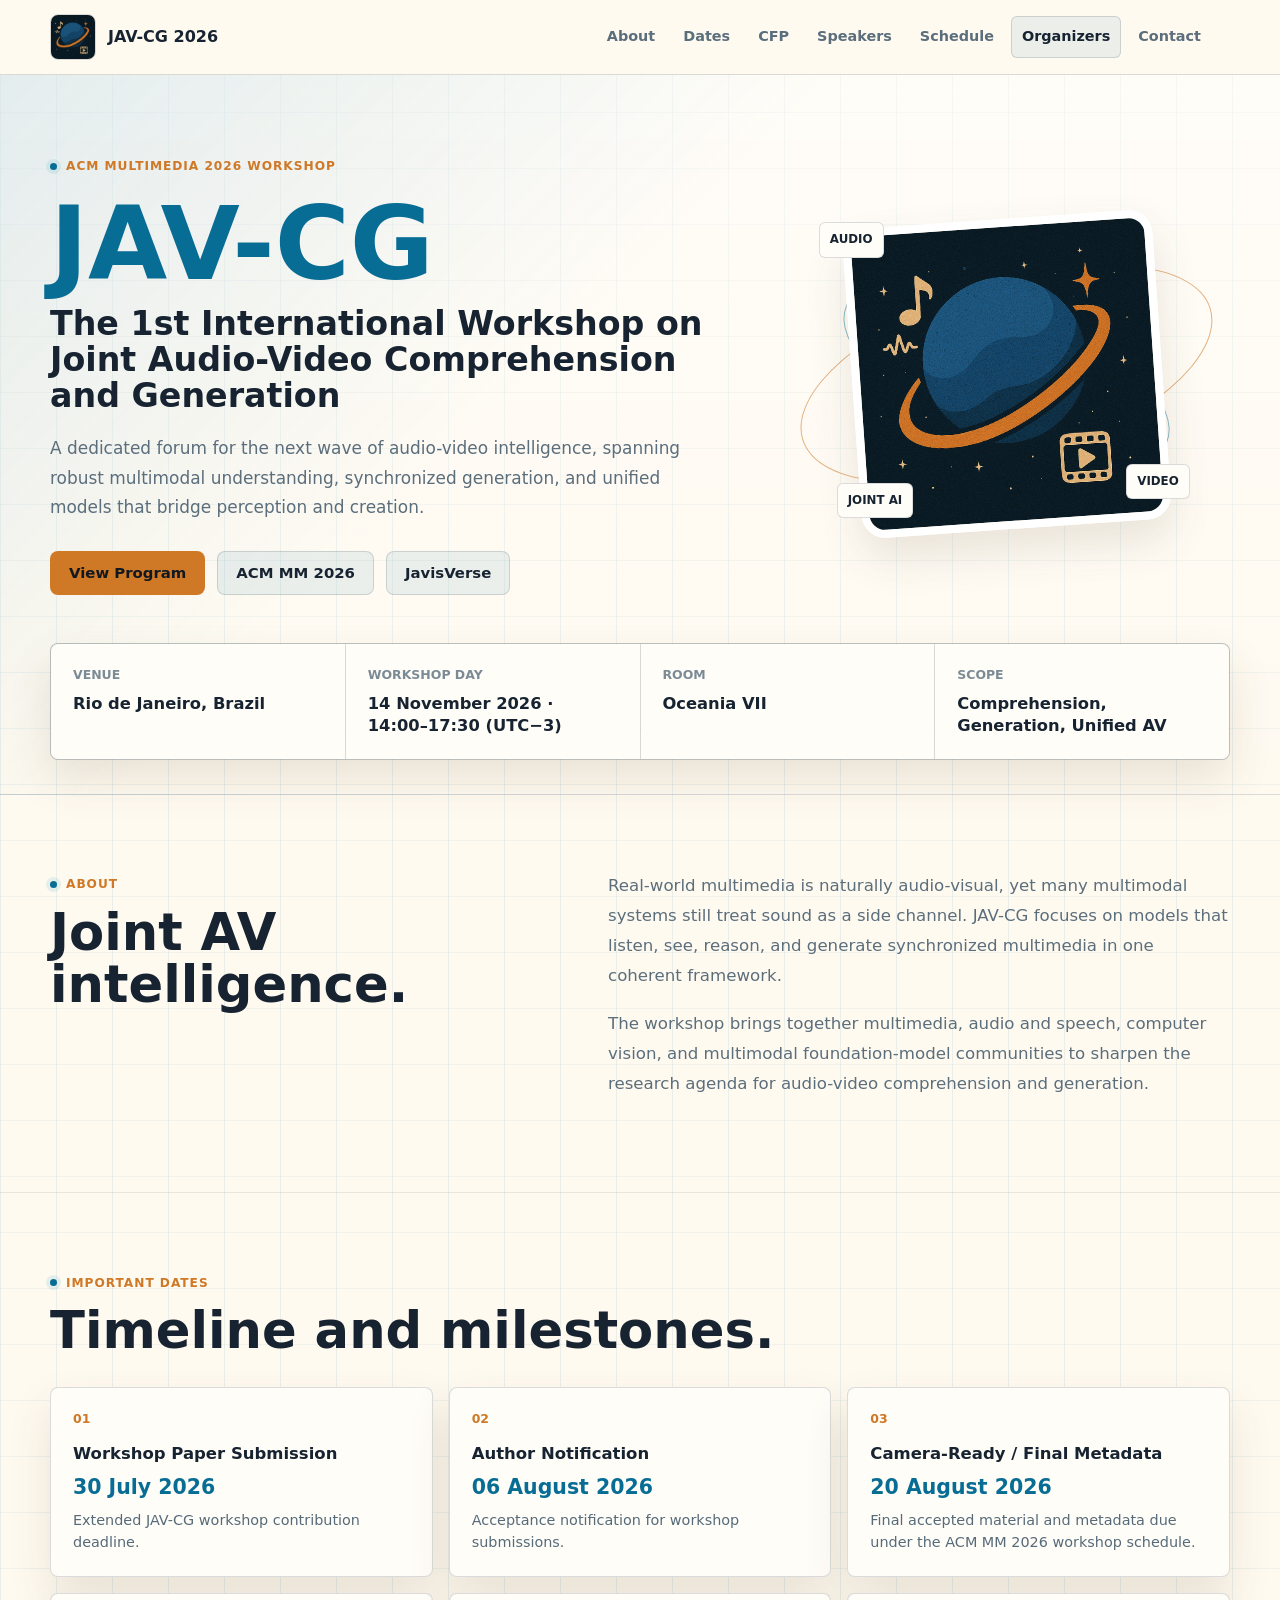
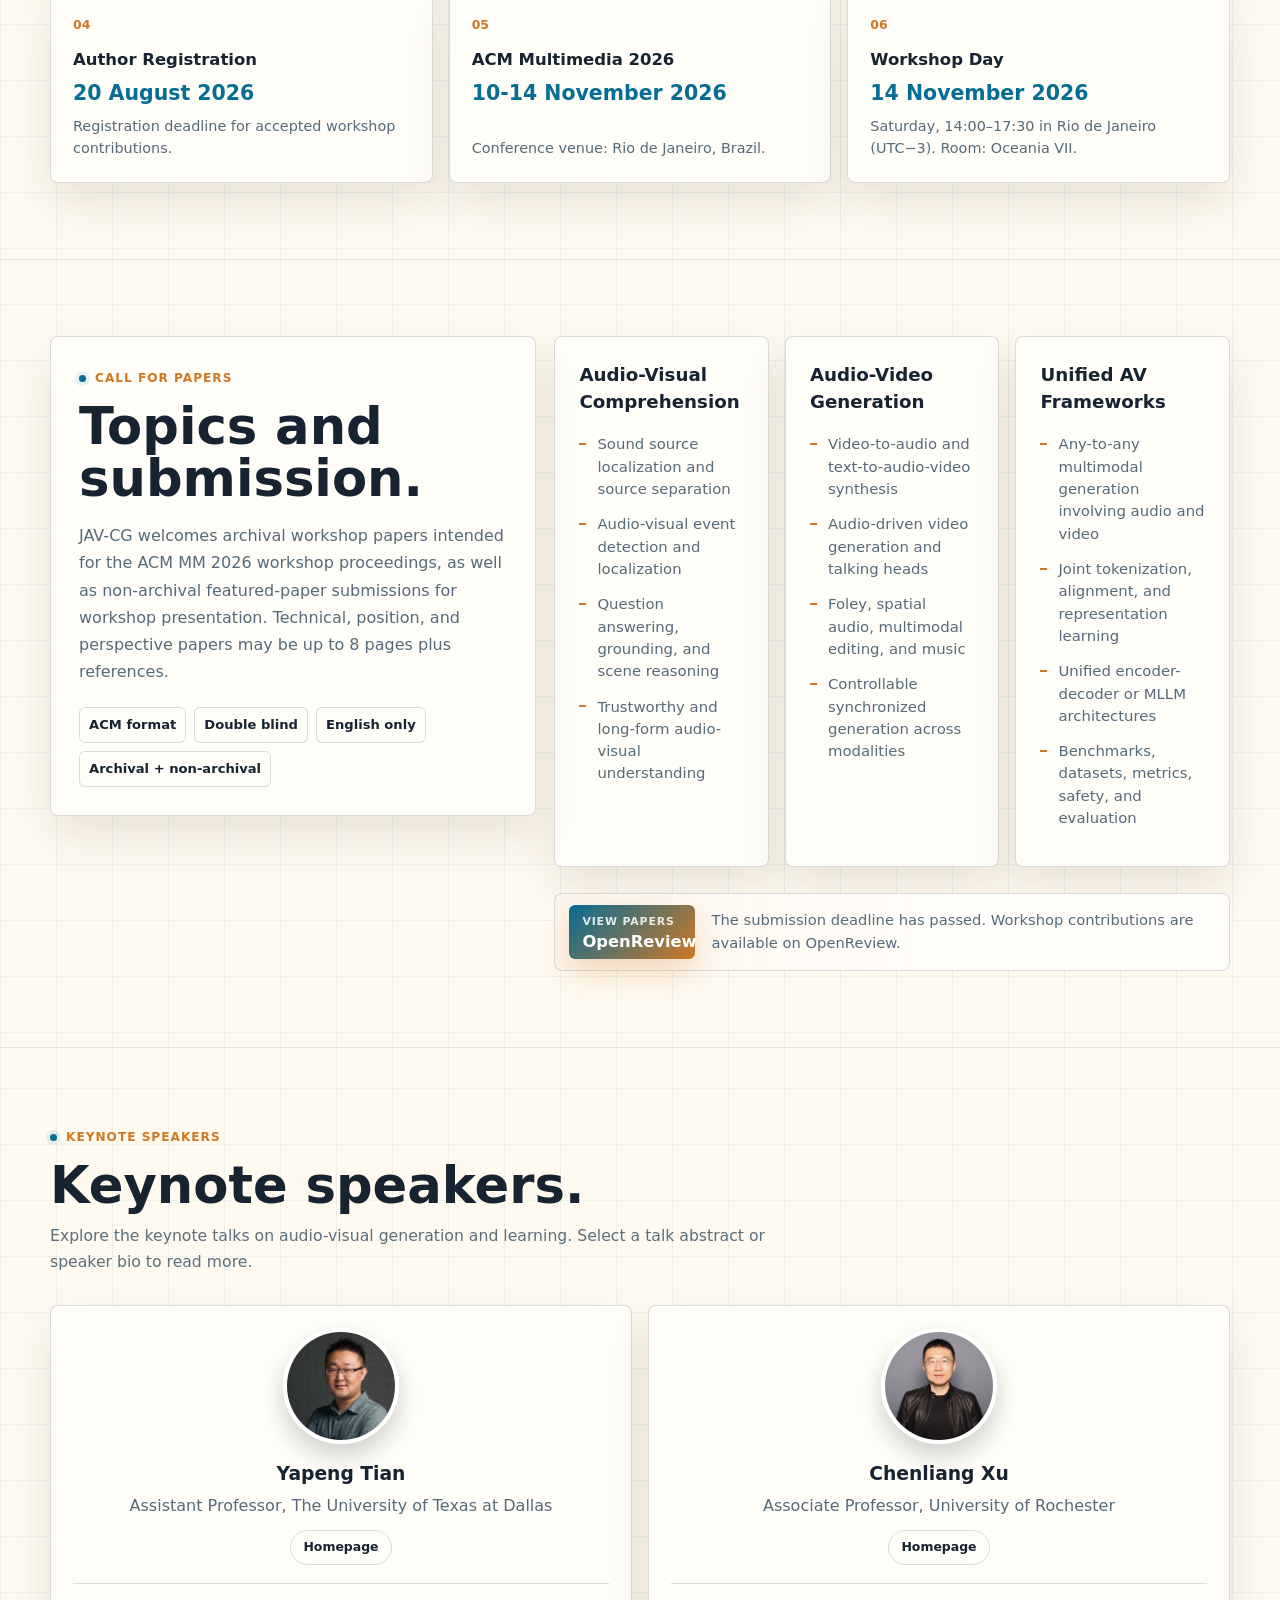
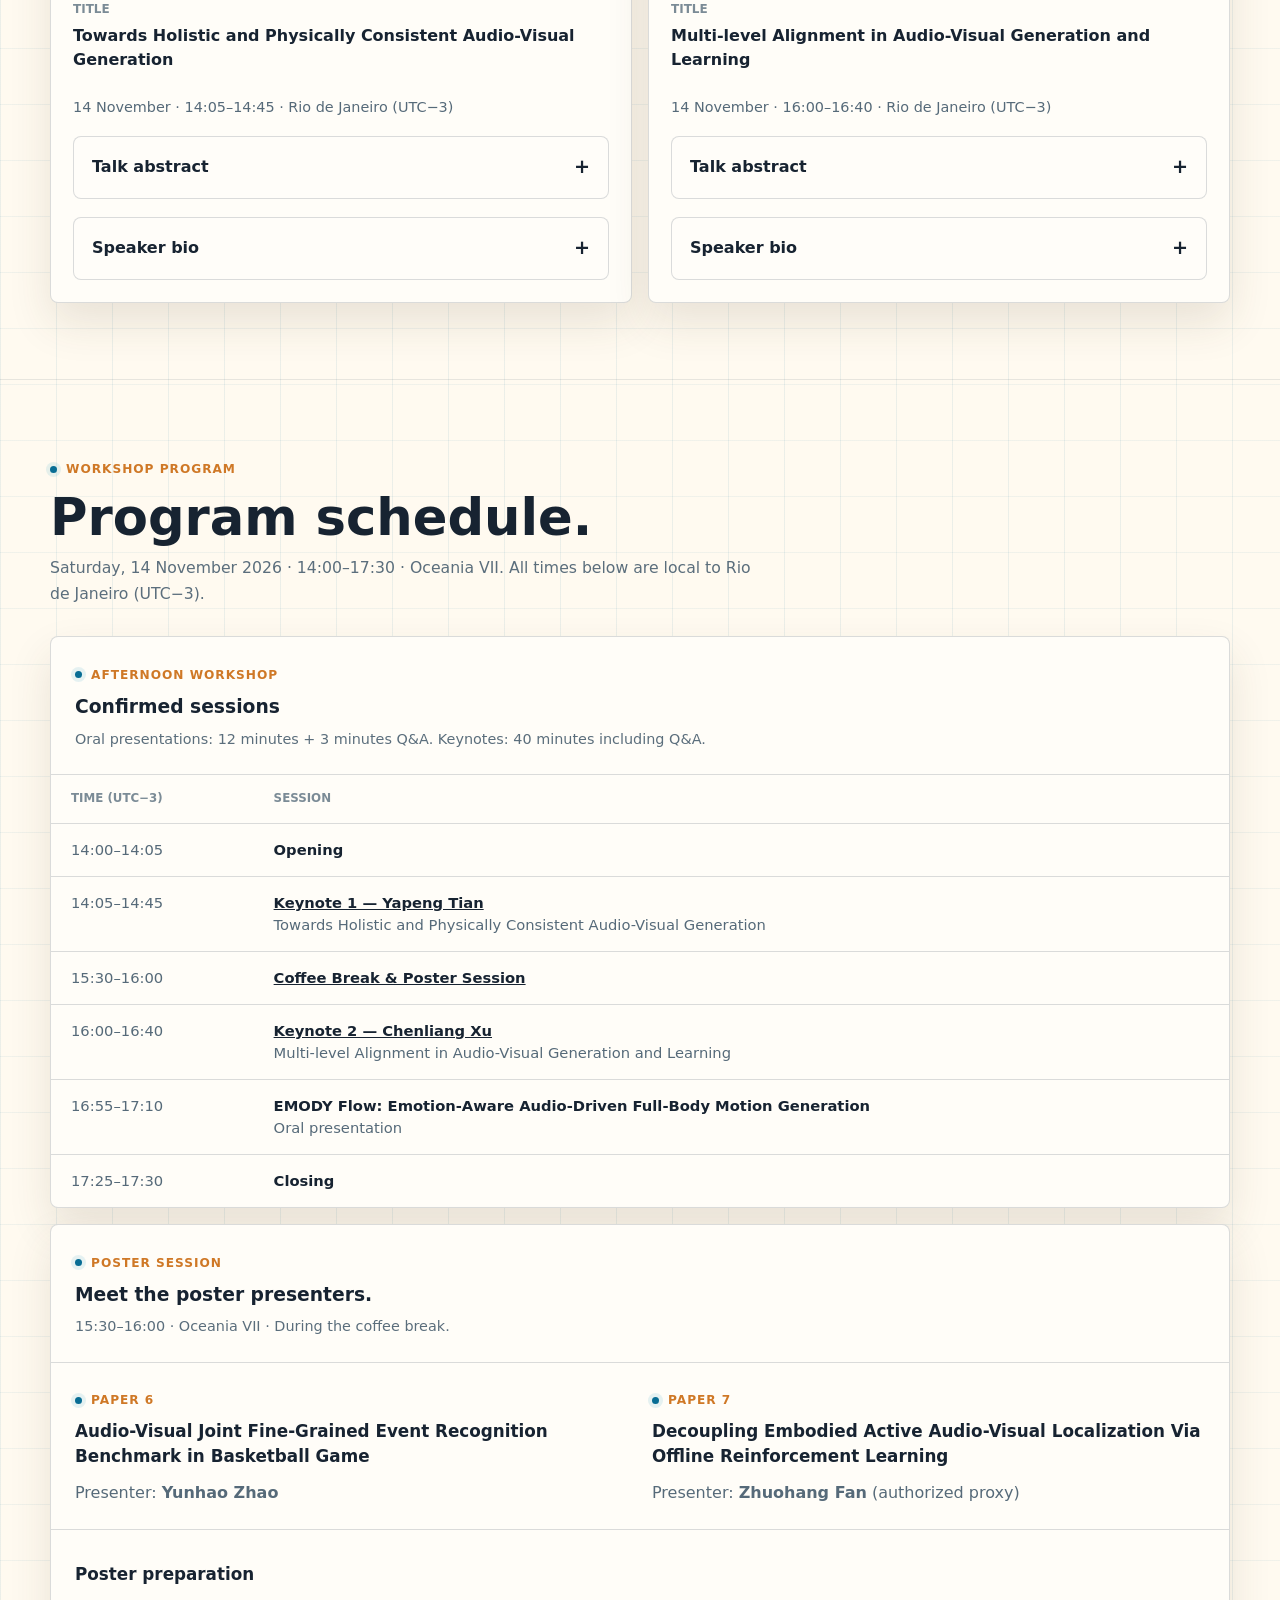
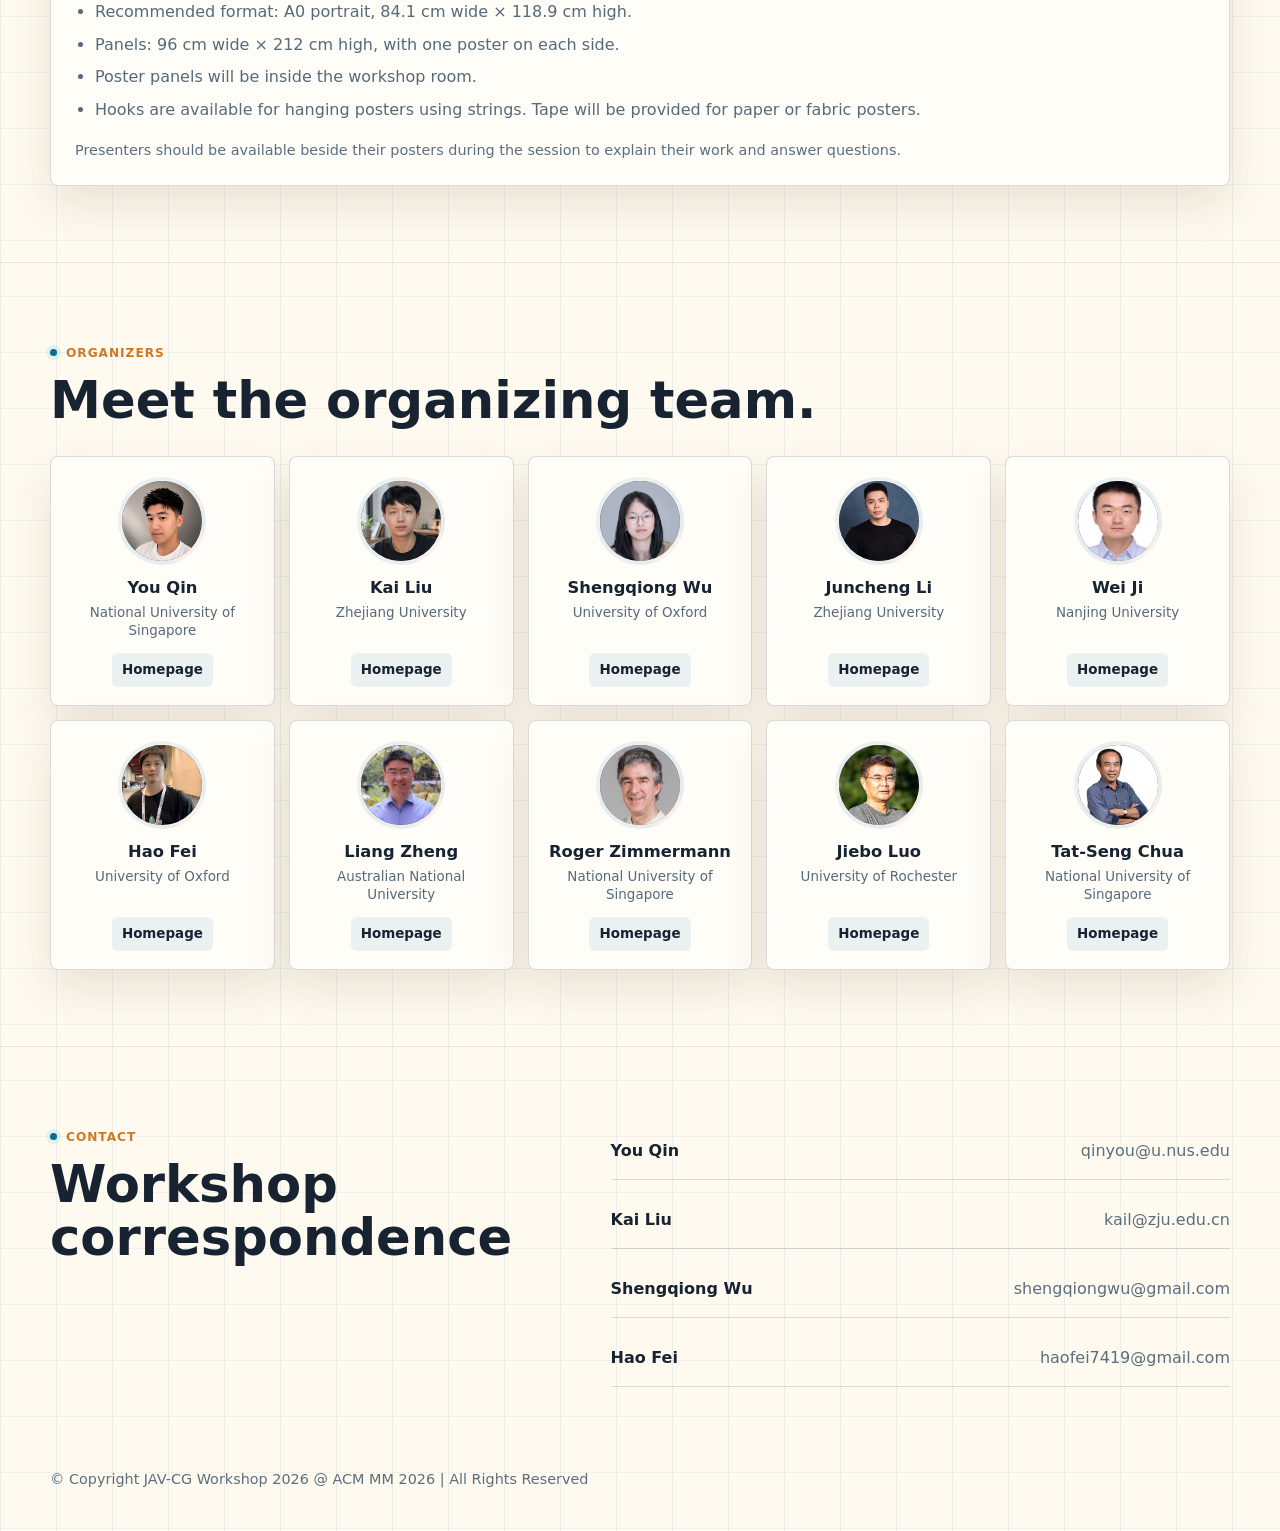
==== commit cbc7b799: "Update confirmed workshop programme and speaker details" ====
--- a/index.html
+++ b/index.html
@@ -45,7 +45,7 @@
               understanding, synchronized generation, and unified models that bridge perception and creation.
             </p>
             <div class="hero-actions">
-              <a class="button primary" href="#cfp">Explore CFP</a>
+              <a class="button primary" href="#schedule">View Program</a>
               <a class="button secondary" href="https://2026.acmmm.org/" target="_blank" rel="noopener noreferrer">ACM MM 2026</a>
               <a class="button secondary" href="https://javisverse.github.io/" target="_blank" rel="noopener noreferrer">JavisVerse</a>
             </div>
@@ -61,8 +61,8 @@
         </div>
         <div class="container fact-strip">
           <article><span>Venue</span><strong>Rio de Janeiro, Brazil</strong></article>
-          <article><span>Dates</span><strong>10-14 November 2026</strong></article>
-          <article><span>Submission</span><strong>30 July 2026</strong></article>
+          <article><span>Workshop Day</span><strong>14 November 2026 · 14:00–17:30 (UTC−3)</strong></article>
+          <article><span>Room</span><strong>Oceania VII</strong></article>
           <article><span>Scope</span><strong>Comprehension, Generation, Unified AV</strong></article>
         </div>
       </section>
@@ -127,8 +127,8 @@
             <article class="date-card">
               <span class="index">06</span>
               <h3>Workshop Day</h3>
-              <strong>Coming Soon</strong>
-              <p>Final agenda and exact workshop day will be updated after logistics are confirmed.</p>
+              <strong>14 November 2026</strong>
+              <p>Saturday, 14:00–17:30 in Rio de Janeiro (UTC−3). Room: Oceania VII.</p>
             </article>
           </div>
         </div>
@@ -186,16 +186,10 @@
                   type="button"
                   onclick="window.open('https://openreview.net/group?id=acmmm.org/ACMMM/2026/Workshop/JAV-CG#tab-recent-activity', '_blank', 'noopener,noreferrer')"
                 >
-                  <span>Submit</span>
+                  <span>View Papers</span>
                   <strong>OpenReview</strong>
                 </button>
-                <p>Submission portal is live on OpenReview.</p>
-              </div>
-              <div class="award-callout" role="note">
-                <span>Best Paper Award</span>
-                <p>
-                  We will present a <strong>Best Paper Award</strong> to recognize outstanding workshop submissions.
-                </p>
+                <p>The submission deadline has passed. Workshop contributions are available on OpenReview.</p>
               </div>
             </div>
           </div>
@@ -207,38 +201,33 @@
           <div class="section-heading">
             <span class="section-kicker">Keynote Speakers</span>
             <h2>Keynote speakers.</h2>
-            <p class="section-note">Talk titles and remaining speaker details will be updated as they are confirmed.</p>
+            <p class="section-note">Explore the keynote talks on audio-visual generation and learning. Select a talk abstract or speaker bio to read more.</p>
           </div>
           <div class="speaker-grid">
-            <article class="speaker-card">
+            <article class="speaker-card" id="yapeng-tian">
               <div class="speaker-identity">
                 <img class="speaker-avatar" src="assets/images/speakers/yapeng-tian.jpg" alt="Yapeng Tian" loading="lazy" decoding="async">
                 <div>
                   <h3>Yapeng Tian</h3>
-                  <p>Assistant Professor, University of Texas at Dallas</p>
+                  <p>Assistant Professor, The University of Texas at Dallas</p>
                   <a class="speaker-homepage" href="https://www.yapengtian.com/index.html" target="_blank" rel="noopener noreferrer">Homepage</a>
                 </div>
               </div>
               <div class="speaker-talk">
                 <span>Title</span>
-                <strong>Keynote title coming soon</strong>
-              </div>
-              <div class="speaker-detail-placeholder">
-                <div class="speaker-detail-header">
-                  <strong>Research Focus</strong>
-                  <span aria-hidden="true">AV AI</span>
-                </div>
-                <p>His research integrates computer vision, audition, and machine learning for multisensory perception, audio-visual scene understanding, audio-visual scene generation, accessibility, healthcare, and image/video processing.</p>
-              </div>
-              <div class="speaker-detail-placeholder">
-                <div class="speaker-detail-header">
-                  <strong>Speaker Bio</strong>
-                  <span aria-hidden="true">UTD</span>
-                </div>
+                <strong>Towards Holistic and Physically Consistent Audio-Visual Generation</strong>
+              </div>
+              <p class="block-note">14 November · 14:05–14:45 · Rio de Janeiro (UTC−3)</p>
+              <details class="speaker-details">
+                <summary>Talk abstract</summary>
+                <p>Generating rich audio-visual experiences requires integrating visible events, sounds beyond the camera’s view, and the physical relationships connecting what we see and hear. In this talk, I will present our recent work on multimodal generation, progressing from holistic audio generation to evaluating physical consistency in jointly generated audio and video. I will first introduce VinTAGe, which combines video and text conditioning to generate temporally synchronized on-screen and off-screen sounds while addressing modality bias. I will then present OmniSonic, which integrates speech with environmental sounds to enable more complete auditory scene synthesis. Finally, I will examine a fundamental question: do joint audio-video generation models understand physics? Through AV-Phys Bench, I will discuss how we evaluate physical commonsense within and across audio and video, and what current models reveal about the gap between perceptual plausibility and physical consistency. I will conclude with opportunities for building more controllable multimodal generative systems that faithfully capture the dynamics of the physical world.</p>
+              </details>
+              <details class="speaker-details">
+                <summary>Speaker bio</summary>
                 <p>Yapeng Tian is an Assistant Professor in the Computer Science Department at UT Dallas, where he leads the Computer Vision and Multimodal Computing Lab. His work has been recognized by the AAAI New Faculty Highlights, Cisco Faculty Research Award, and Amazon Research Award.</p>
-              </div>
-            </article>
-            <article class="speaker-card">
+              </details>
+            </article>
+            <article class="speaker-card" id="chenliang-xu">
               <div class="speaker-identity">
                 <img class="speaker-avatar" src="assets/images/speakers/chenliang-xu.jpg" alt="Chenliang Xu" loading="lazy" decoding="async">
                 <div>
@@ -249,35 +238,17 @@
               </div>
               <div class="speaker-talk">
                 <span>Title</span>
-                <strong>Keynote title coming soon</strong>
-              </div>
-              <div class="speaker-detail-placeholder">
-                <div class="speaker-detail-header">
-                  <strong>Research Focus</strong>
-                  <span aria-hidden="true">Video, Sound, Language</span>
-                </div>
-                <p>His research teaches machines to understand dynamic visual scenes through video, sound, and language, spanning computer vision, audio-visual learning, and trustworthy AI.</p>
-              </div>
-              <div class="speaker-detail-placeholder">
-                <div class="speaker-detail-header">
-                  <strong>Speaker Bio</strong>
-                  <span aria-hidden="true">Rochester</span>
-                </div>
-                <p>Chenliang Xu is a tenured Associate Professor of Computer Science at the University of Rochester and affiliated faculty of the Goergen Institute for Data Science and Artificial Intelligence. He received his Ph.D. from the University of Michigan in 2016 and was honored with the 2025 Edmund A. Hajim Outstanding Faculty Award.</p>
-              </div>
-            </article>
-            <article class="speaker-card speaker-card-tbd">
-              <div class="speaker-identity">
-                <div class="speaker-token" aria-hidden="true">+</div>
-                <div>
-                  <h3>More keynote speakers</h3>
-                  <p>Additional invited speakers will be announced soon.</p>
-                </div>
-              </div>
-              <div class="speaker-talk">
-                <span>Status</span>
-                <strong>Program details and invited talk abstracts will be updated as they are confirmed.</strong>
-              </div>
+                <strong>Multi-level Alignment in Audio-Visual Generation and Learning</strong>
+              </div>
+              <p class="block-note">14 November · 16:00–16:40 · Rio de Janeiro (UTC−3)</p>
+              <details class="speaker-details">
+                <summary>Talk abstract</summary>
+                <p>How can machines connect what they see with what they hear to understand and generate coherent audio-visual experiences? This talk examines audio-visual alignment at multiple levels, ranging from semantic categories and object identities to the geometry and physical acoustics of a scene. I will present our recent work on three related problems. First, I will discuss audio-visual scene synthesis, where neural scene representations and physics-guided generative modeling enable spatial audio synthesis at novel source and listener positions. Second, I will describe sound separation guided by visual or language cues, including how pretrained audio generative models can isolate sounds without task-specific training. Third, I will introduce language-guided joint audio-visual editing, which modifies visual content and its accompanying sound while preserving source characteristics and maintaining consistency across modalities. Together, these studies show how the demands of audio-visual alignment change across tasks, from identifying a sound source to preserving content during editing and modeling how sound travels through a scene. I will discuss what these differences imply for designing models that produce semantically consistent and physically plausible audio-visual content.</p>
+              </details>
+              <details class="speaker-details">
+                <summary>Speaker bio</summary>
+                <p>Chenliang Xu is an Associate Professor of Computer Science at the University of Rochester. His research focuses on multimodal AI, integrating vision, sound, and language to understand and reason about dynamic scenes. He has coauthored 150 publications, and his work has received support from federal agencies including DARPA, ARPA-H, NIH, and NSF, as well as industry partners including Meta, Sony, Adobe, and Cisco. His honors include Rochester’s 2025 Edmund A. Hajim Outstanding Faculty Award, the James P. Wilmot Distinguished Professorship, and multiple paper and demonstration awards. He has served as an area chair for CVPR and ACM Multimedia and will serve as a Program Chair for WACV 2028. He received his Ph.D. from the University of Michigan in 2016.</p>
+              </details>
             </article>
           </div>
         </div>
@@ -286,16 +257,57 @@
       <section class="section" id="schedule">
         <div class="container">
           <div class="section-heading">
-            <span class="section-kicker">Tentative Schedule</span>
+            <span class="section-kicker">Workshop Program</span>
             <h2>Program schedule.</h2>
-            <p class="section-note">Detailed agenda, timing, and speaker assignments are TBD and will be updated once confirmed.</p>
+            <p class="section-note">Saturday, 14 November 2026 · 14:00–17:30 · Oceania VII. All times below are local to Rio de Janeiro (UTC−3).</p>
           </div>
           <div class="schedule-grid">
             <article class="schedule-block">
               <div class="block-heading">
-                <span class="section-kicker">Draft Agenda</span>
-                <h3>Workshop day program</h3>
-                <p class="block-note">Exact workshop day, session order, timings, speaker order, paper presentation slots, and breaks are TBD.</p>
+                <span class="section-kicker">Afternoon Workshop</span>
+                <h3>Confirmed sessions</h3>
+                <p class="block-note">Oral presentations: 12 minutes + 3 minutes Q&amp;A. Keynotes: 40 minutes including Q&amp;A.</p>
+              </div>
+              <table class="schedule-table">
+                <caption class="sr-only">Confirmed JAV-CG sessions for 14 November 2026, in Rio de Janeiro local time (UTC−3)</caption>
+                <thead><tr><th scope="col">Time (UTC−3)</th><th scope="col">Session</th></tr></thead>
+                <tbody>
+                  <tr><td data-label="Time (UTC−3)">14:00–14:05</td><td data-label="Session"><strong>Opening</strong></td></tr>
+                  <tr><td data-label="Time (UTC−3)">14:05–14:45</td><td data-label="Session"><strong><a href="#yapeng-tian">Keynote 1 — Yapeng Tian</a></strong><br>Towards Holistic and Physically Consistent Audio-Visual Generation</td></tr>
+                  <tr><td data-label="Time (UTC−3)">15:30–16:00</td><td data-label="Session"><strong><a href="#posters">Coffee Break &amp; Poster Session</a></strong></td></tr>
+                  <tr><td data-label="Time (UTC−3)">16:00–16:40</td><td data-label="Session"><strong><a href="#chenliang-xu">Keynote 2 — Chenliang Xu</a></strong><br>Multi-level Alignment in Audio-Visual Generation and Learning</td></tr>
+                  <tr><td data-label="Time (UTC−3)">16:55–17:10</td><td data-label="Session"><strong>EMODY Flow: Emotion-Aware Audio-Driven Full-Body Motion Generation</strong><br>Oral presentation</td></tr>
+                  <tr><td data-label="Time (UTC−3)">17:25–17:30</td><td data-label="Session"><strong>Closing</strong></td></tr>
+                </tbody>
+              </table>
+            </article>
+            <article class="schedule-block poster-block" id="posters">
+              <div class="block-heading">
+                <span class="section-kicker">Poster Session</span>
+                <h3>Meet the poster presenters.</h3>
+                <p class="block-note">15:30–16:00 · Oceania VII · During the coffee break.</p>
+              </div>
+              <div class="poster-list">
+                <article class="poster-paper">
+                  <span class="section-kicker">Paper 6</span>
+                  <h4>Audio-Visual Joint Fine-Grained Event Recognition Benchmark in Basketball Game</h4>
+                  <p>Presenter: <strong>Yunhao Zhao</strong></p>
+                </article>
+                <article class="poster-paper">
+                  <span class="section-kicker">Paper 7</span>
+                  <h4>Decoupling Embodied Active Audio-Visual Localization Via Offline Reinforcement Learning</h4>
+                  <p>Presenter: <strong>Zhuohang Fan</strong> (authorized proxy)</p>
+                </article>
+              </div>
+              <div class="poster-guidelines">
+                <h4>Poster preparation</h4>
+                <ul>
+                  <li>Recommended format: A0 portrait, 84.1 cm wide × 118.9 cm high.</li>
+                  <li>Panels: 96 cm wide × 212 cm high, with one poster on each side.</li>
+                  <li>Poster panels will be inside the workshop room.</li>
+                  <li>Hooks are available for hanging posters using strings. Tape will be provided for paper or fabric posters.</li>
+                </ul>
+                <p class="block-note">Presenters should be available beside their posters during the session to explain their work and answer questions.</p>
               </div>
             </article>
           </div>
--- a/assets/css/redesign.css
+++ b/assets/css/redesign.css
@@ -857,12 +857,12 @@
   min-height: 250px;
   padding: 22px;
   display: grid;
-  grid-template-rows: auto auto 1fr;
+  grid-template-rows: auto;
   gap: 18px;
 }
 
 .speaker-card:not(.speaker-card-tbd):not(.speaker-card-placeholder) {
-  grid-template-rows: auto auto 1fr;
+  grid-template-rows: auto;
   align-content: start;
 }
 
@@ -1039,9 +1039,91 @@
   line-height: 1.62;
 }
 
+.speaker-details {
+  padding: 16px 18px;
+  border: 1px solid var(--line);
+  border-radius: var(--radius);
+  background: color-mix(in srgb, var(--surface) 92%, white);
+  align-self: start;
+}
+
+.speaker-details summary {
+  display: flex;
+  align-items: center;
+  justify-content: space-between;
+  gap: 14px;
+  color: var(--card-text);
+  font-weight: 800;
+  cursor: pointer;
+  list-style: none;
+}
+
+.speaker-details summary::-webkit-details-marker {
+  display: none;
+}
+
+.speaker-details summary::after {
+  content: "+";
+  color: var(--accent-strong);
+  font-size: 1.2rem;
+}
+
+.speaker-details[open] summary::after {
+  content: "−";
+}
+
+.speaker-details summary:focus-visible {
+  outline: 2px solid var(--accent-strong);
+  outline-offset: 5px;
+  border-radius: 3px;
+}
+
+.speaker-details p {
+  margin-top: 14px;
+  line-height: 1.65;
+}
+
 .schedule-grid {
   grid-template-columns: 1fr;
 }
+
+.poster-list {
+  display: grid;
+  grid-template-columns: repeat(2, minmax(0, 1fr));
+  gap: 24px;
+  padding: 24px;
+  border-top: 1px solid var(--line);
+}
+
+.poster-paper h4,
+.poster-guidelines h4 {
+  margin: 8px 0 12px;
+  color: var(--card-text);
+  font-size: 1.05rem;
+  line-height: 1.5;
+}
+
+.poster-paper p {
+  color: var(--card-muted);
+  margin: 0;
+}
+
+.poster-guidelines {
+  border-top: 1px solid var(--line);
+  padding: 24px;
+}
+
+.poster-guidelines ul {
+  padding-left: 20px;
+  margin: 0 0 16px;
+  color: var(--card-muted);
+  line-height: 1.65;
+}
+
+.poster-guidelines li + li {
+  margin-top: 6px;
+}
+
 
 .schedule-block {
   overflow: hidden;
@@ -1065,6 +1147,18 @@
 .schedule-table {
   width: 100%;
   border-collapse: collapse;
+}
+
+.sr-only {
+  position: absolute;
+  width: 1px;
+  height: 1px;
+  padding: 0;
+  margin: -1px;
+  overflow: hidden;
+  clip: rect(0, 0, 0, 0);
+  white-space: nowrap;
+  border: 0;
 }
 
 .schedule-table th,
@@ -1307,6 +1401,7 @@
   .date-grid,
   .topic-grid,
   .speaker-grid,
+  .poster-list,
   .organizer-grid,
   .fact-strip {
     grid-template-columns: repeat(2, minmax(0, 1fr));
@@ -1367,6 +1462,7 @@
   .date-grid,
   .topic-grid,
   .speaker-grid,
+  .poster-list,
   .organizer-grid,
   .fact-strip {
     grid-template-columns: 1fr;
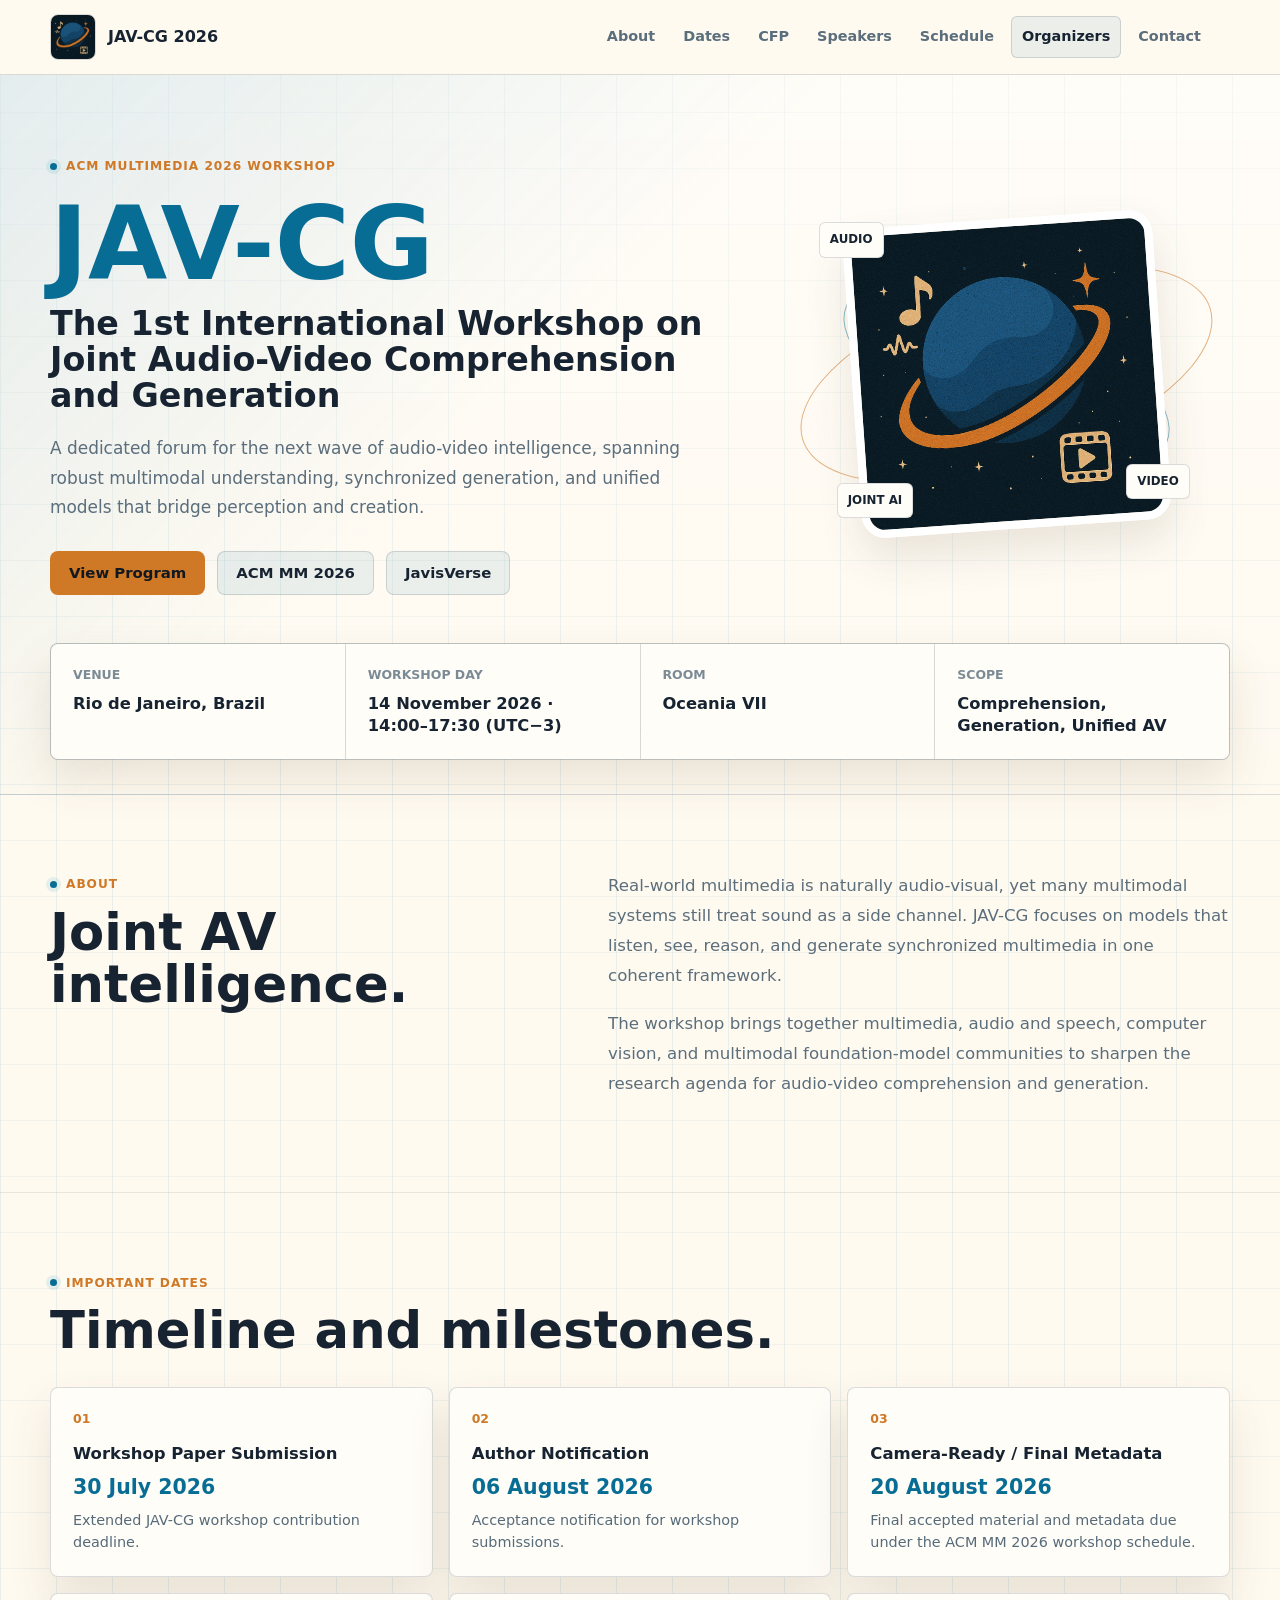
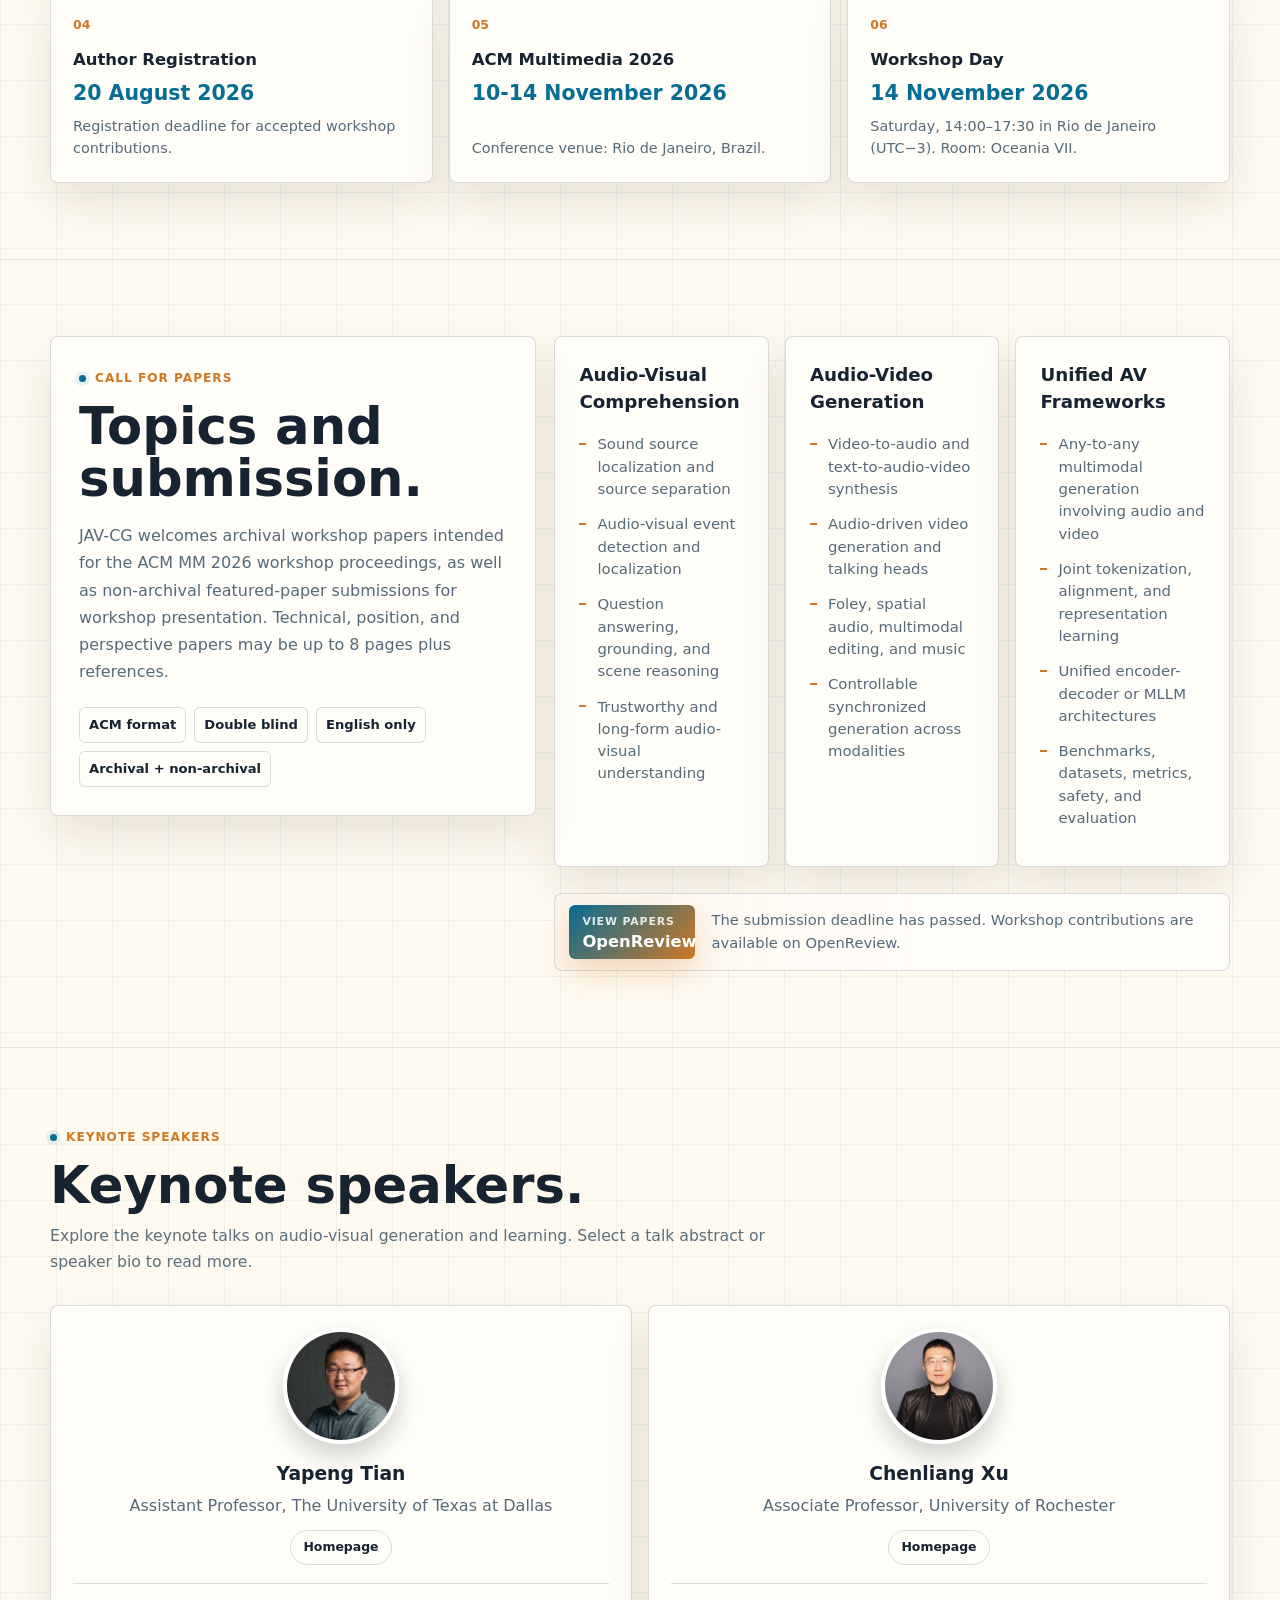
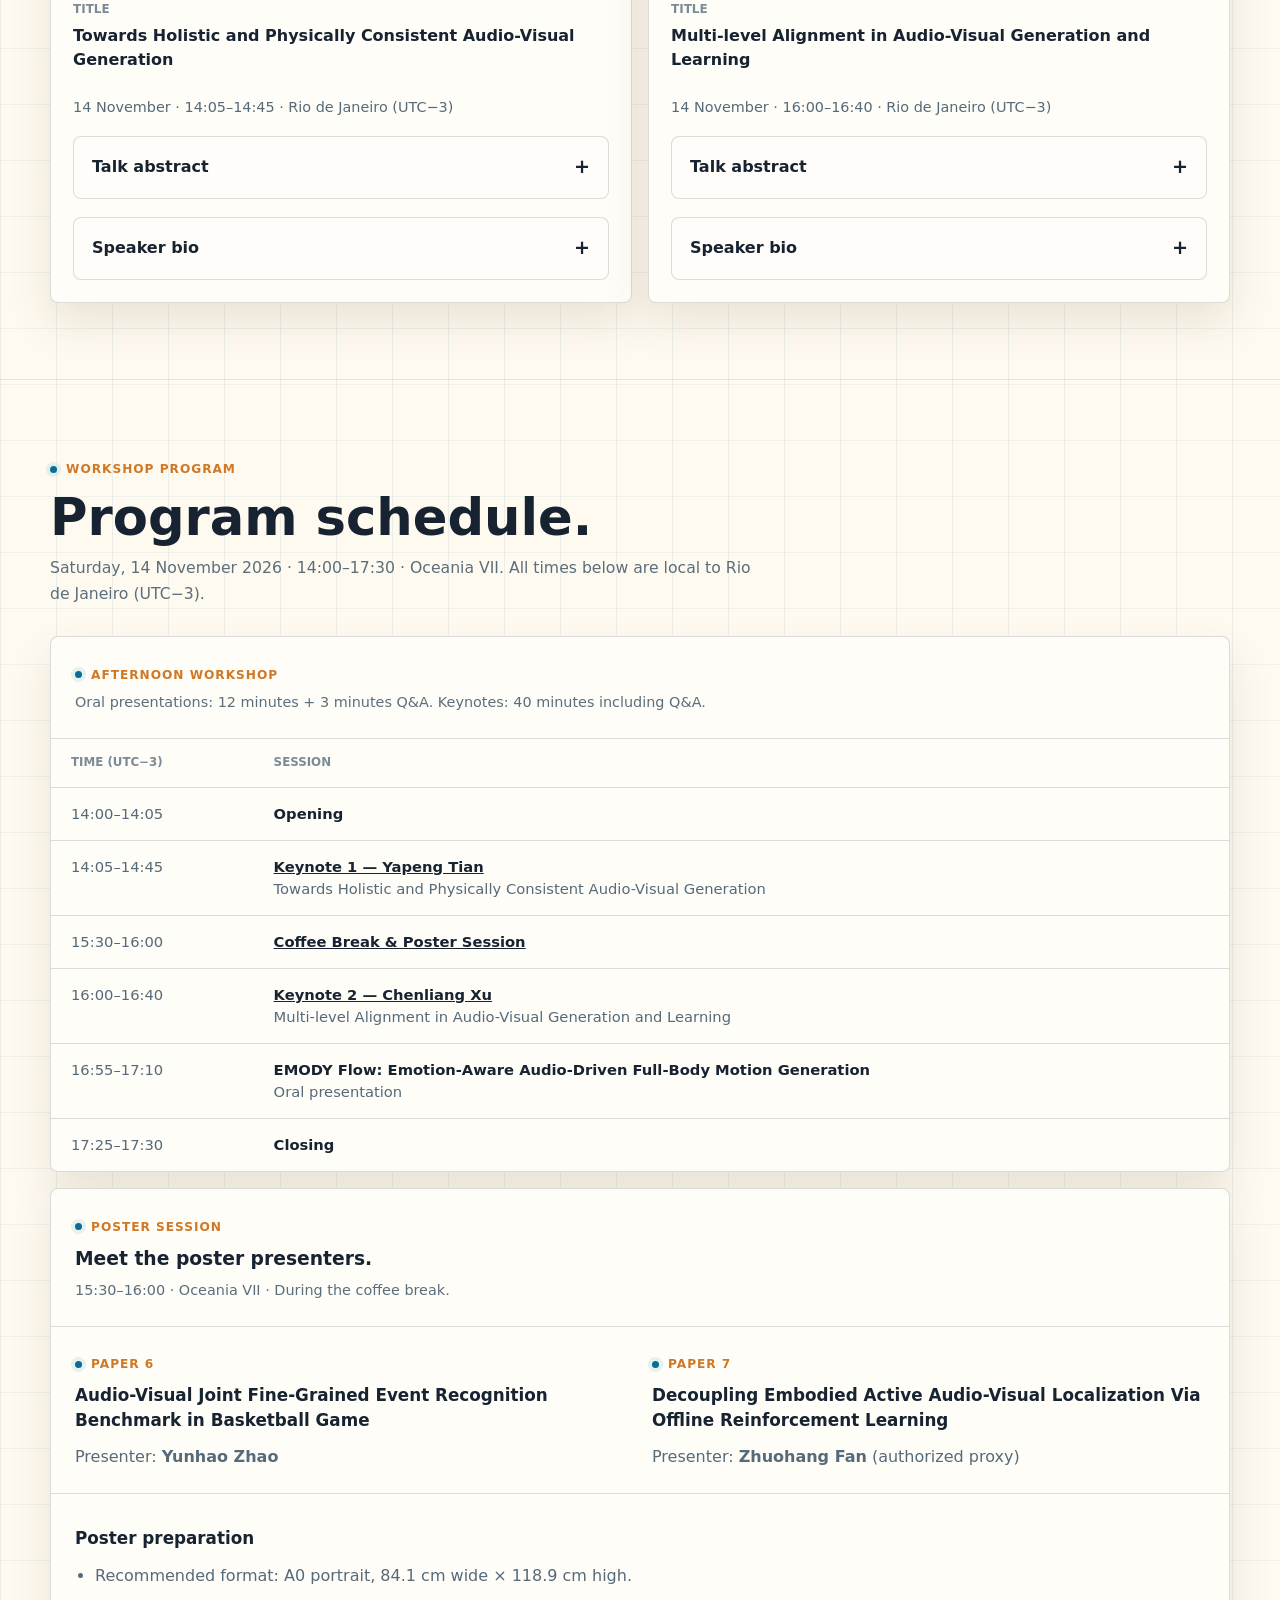
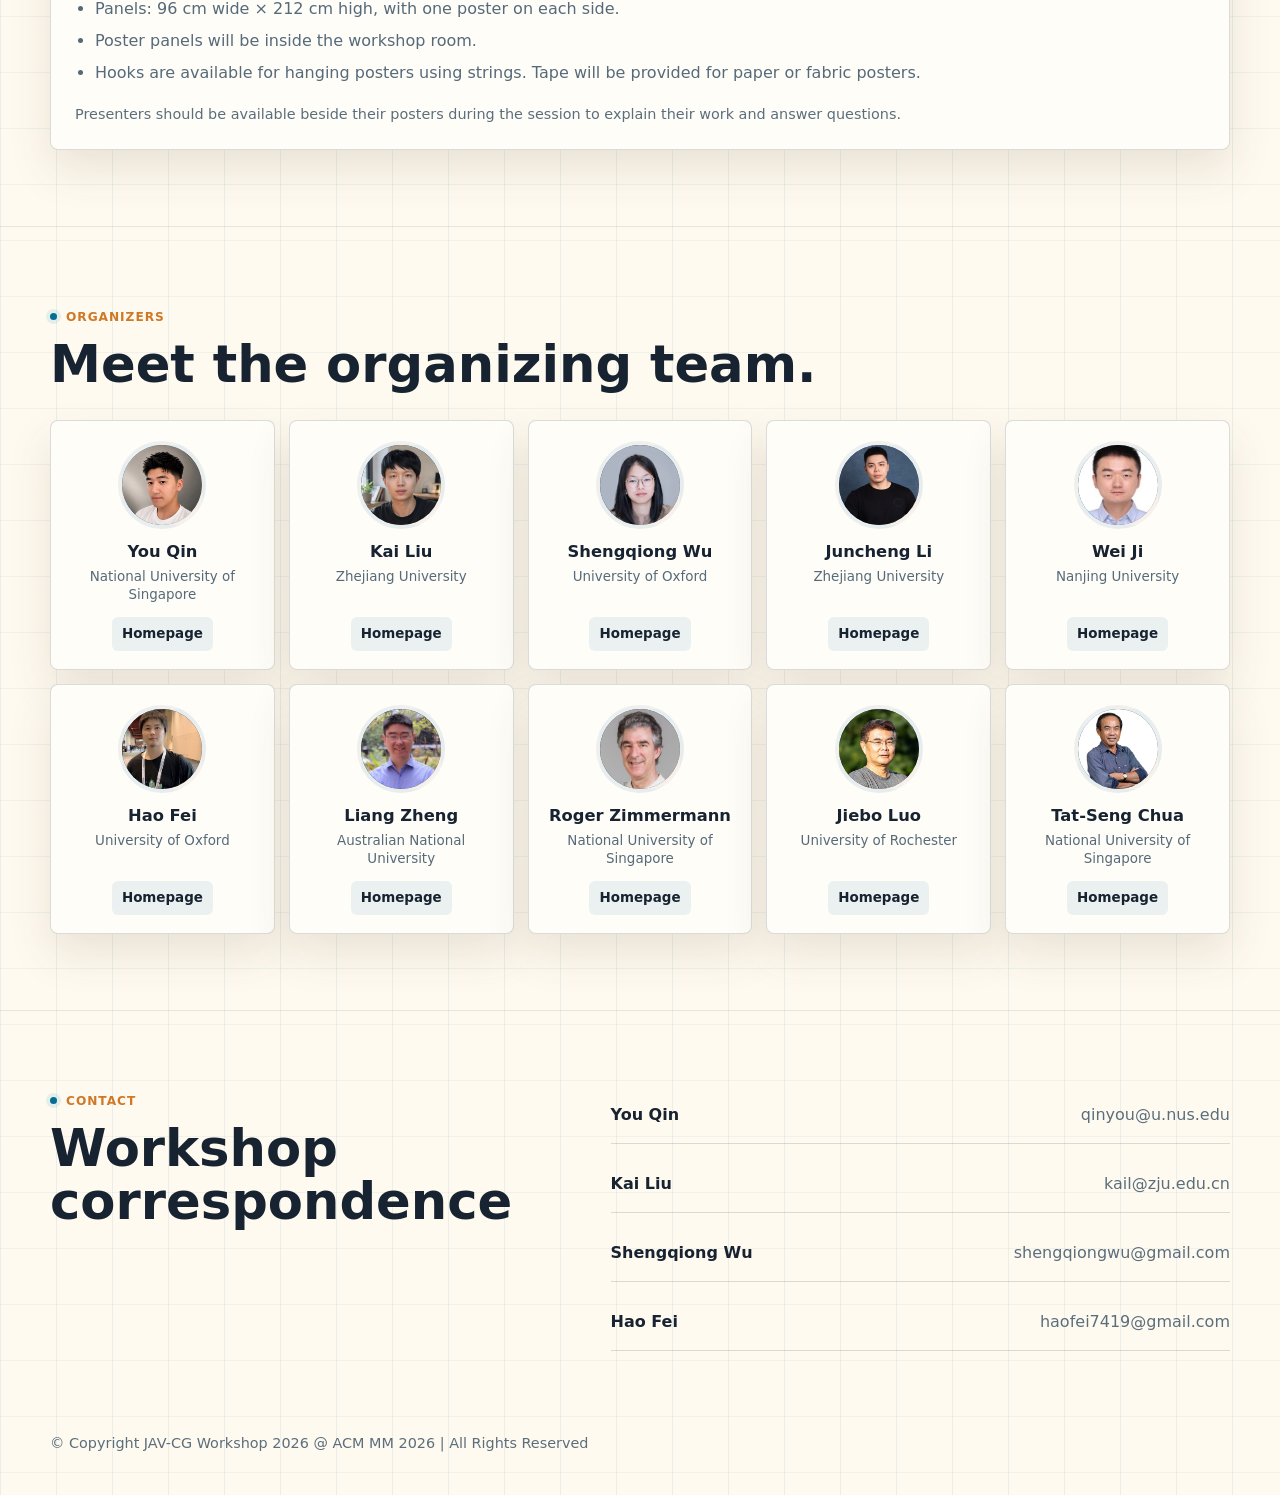
==== commit b5260429: "Remove confirmed sessions heading from programme" ====
--- a/index.html
+++ b/index.html
@@ -6,7 +6,7 @@
   <title>JAV-CG @ ACM MM 2026</title>
   <meta name="description" content="JAV-CG, the 1st International Workshop on Joint Audio-Video Comprehension and Generation at ACM Multimedia 2026." />
   <link rel="icon" href="./assets/images/JavisVerse.png" />
-  <link rel="stylesheet" href="./assets/css/redesign.css" />
+  <link rel="stylesheet" href="./assets/css/redesign.css?v=20261107" />
 </head>
 <body class="variant-atlas">
   <div class="page-shell">
@@ -265,7 +265,6 @@
             <article class="schedule-block">
               <div class="block-heading">
                 <span class="section-kicker">Afternoon Workshop</span>
-                <h3>Confirmed sessions</h3>
                 <p class="block-note">Oral presentations: 12 minutes + 3 minutes Q&amp;A. Keynotes: 40 minutes including Q&amp;A.</p>
               </div>
               <table class="schedule-table">
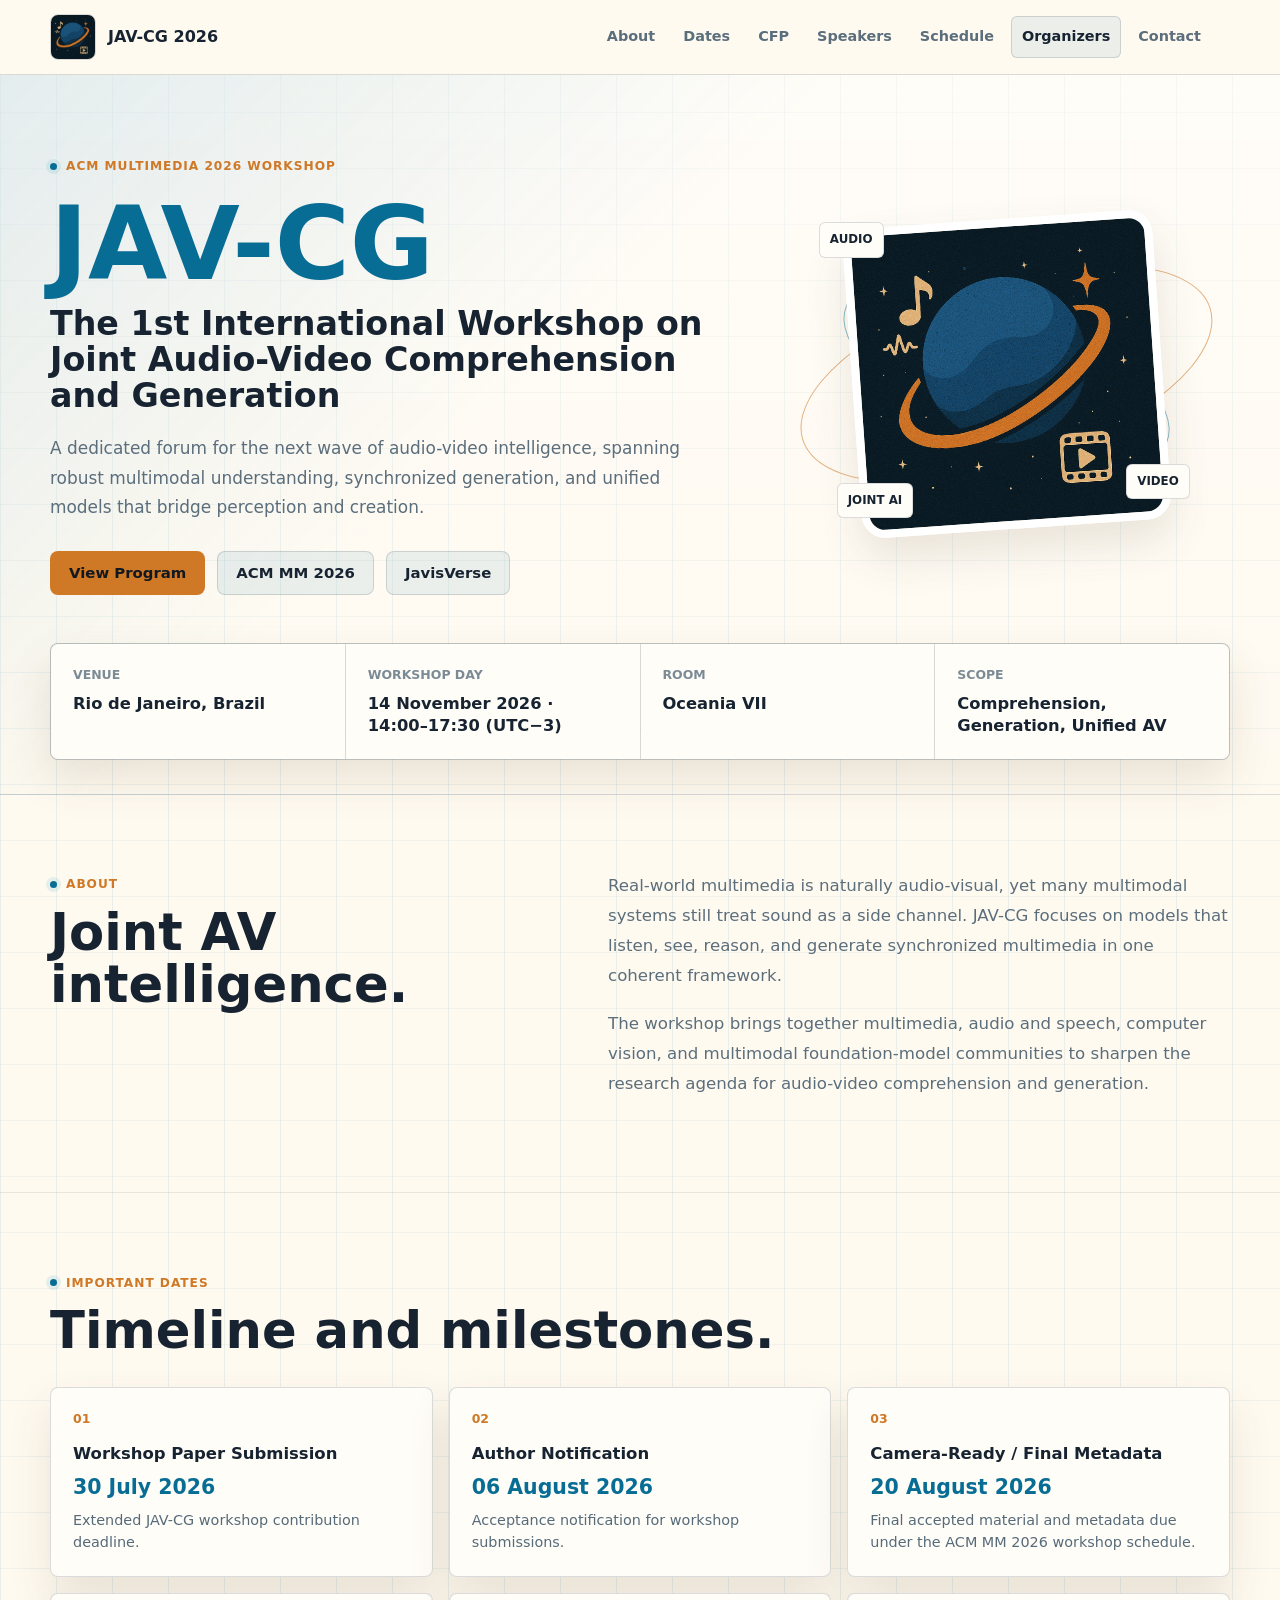
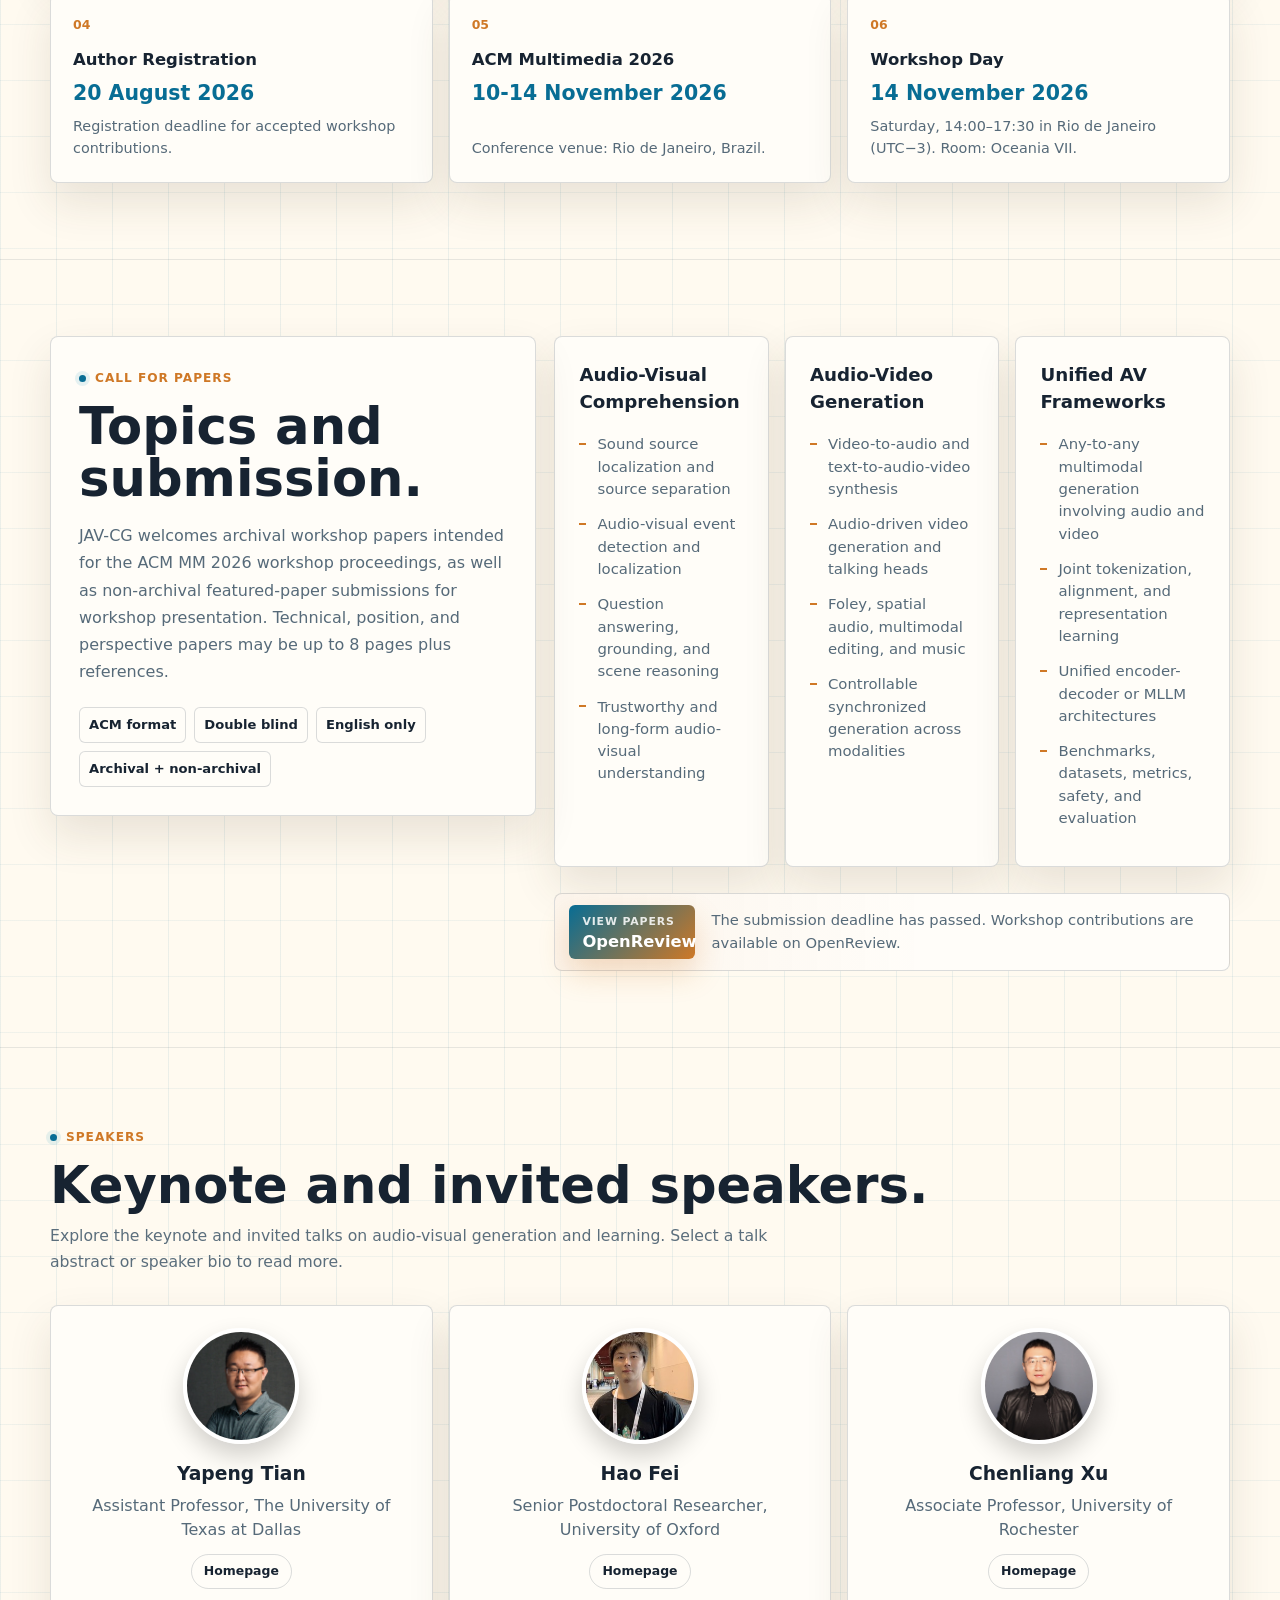
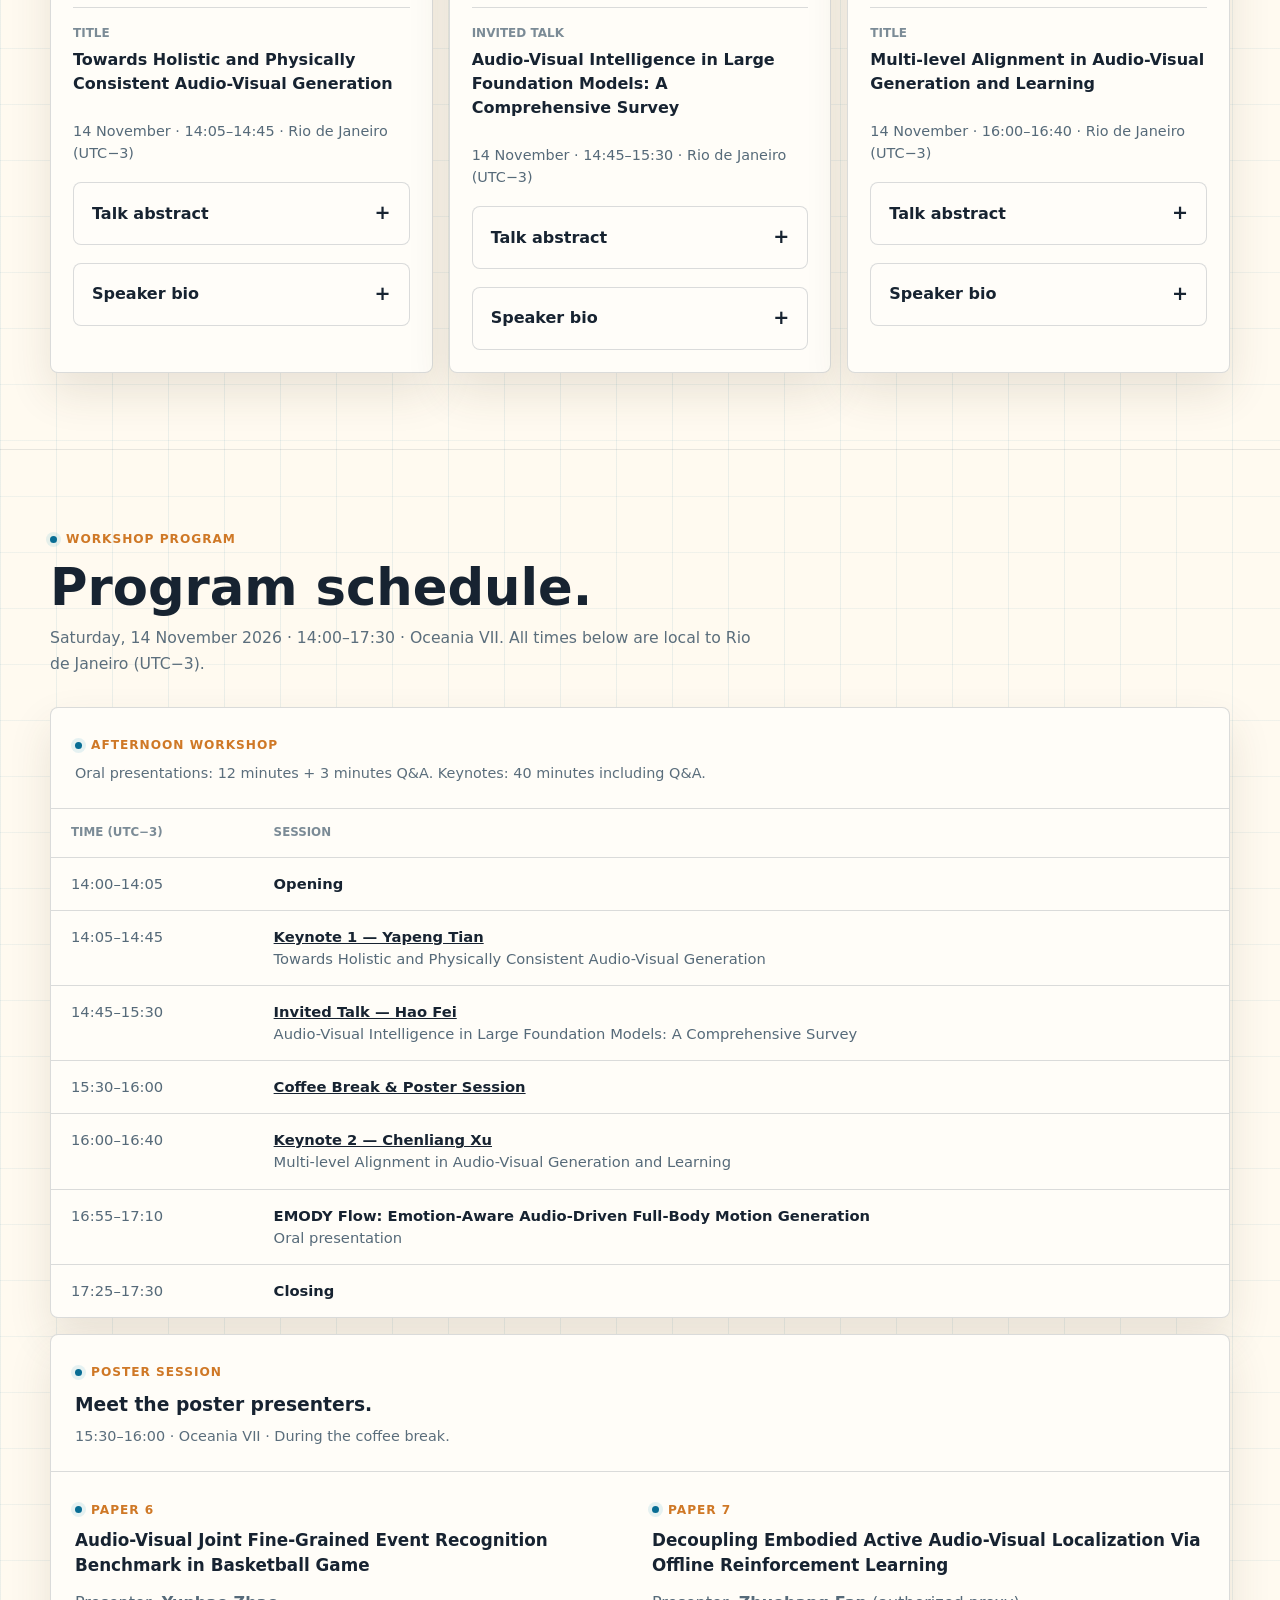
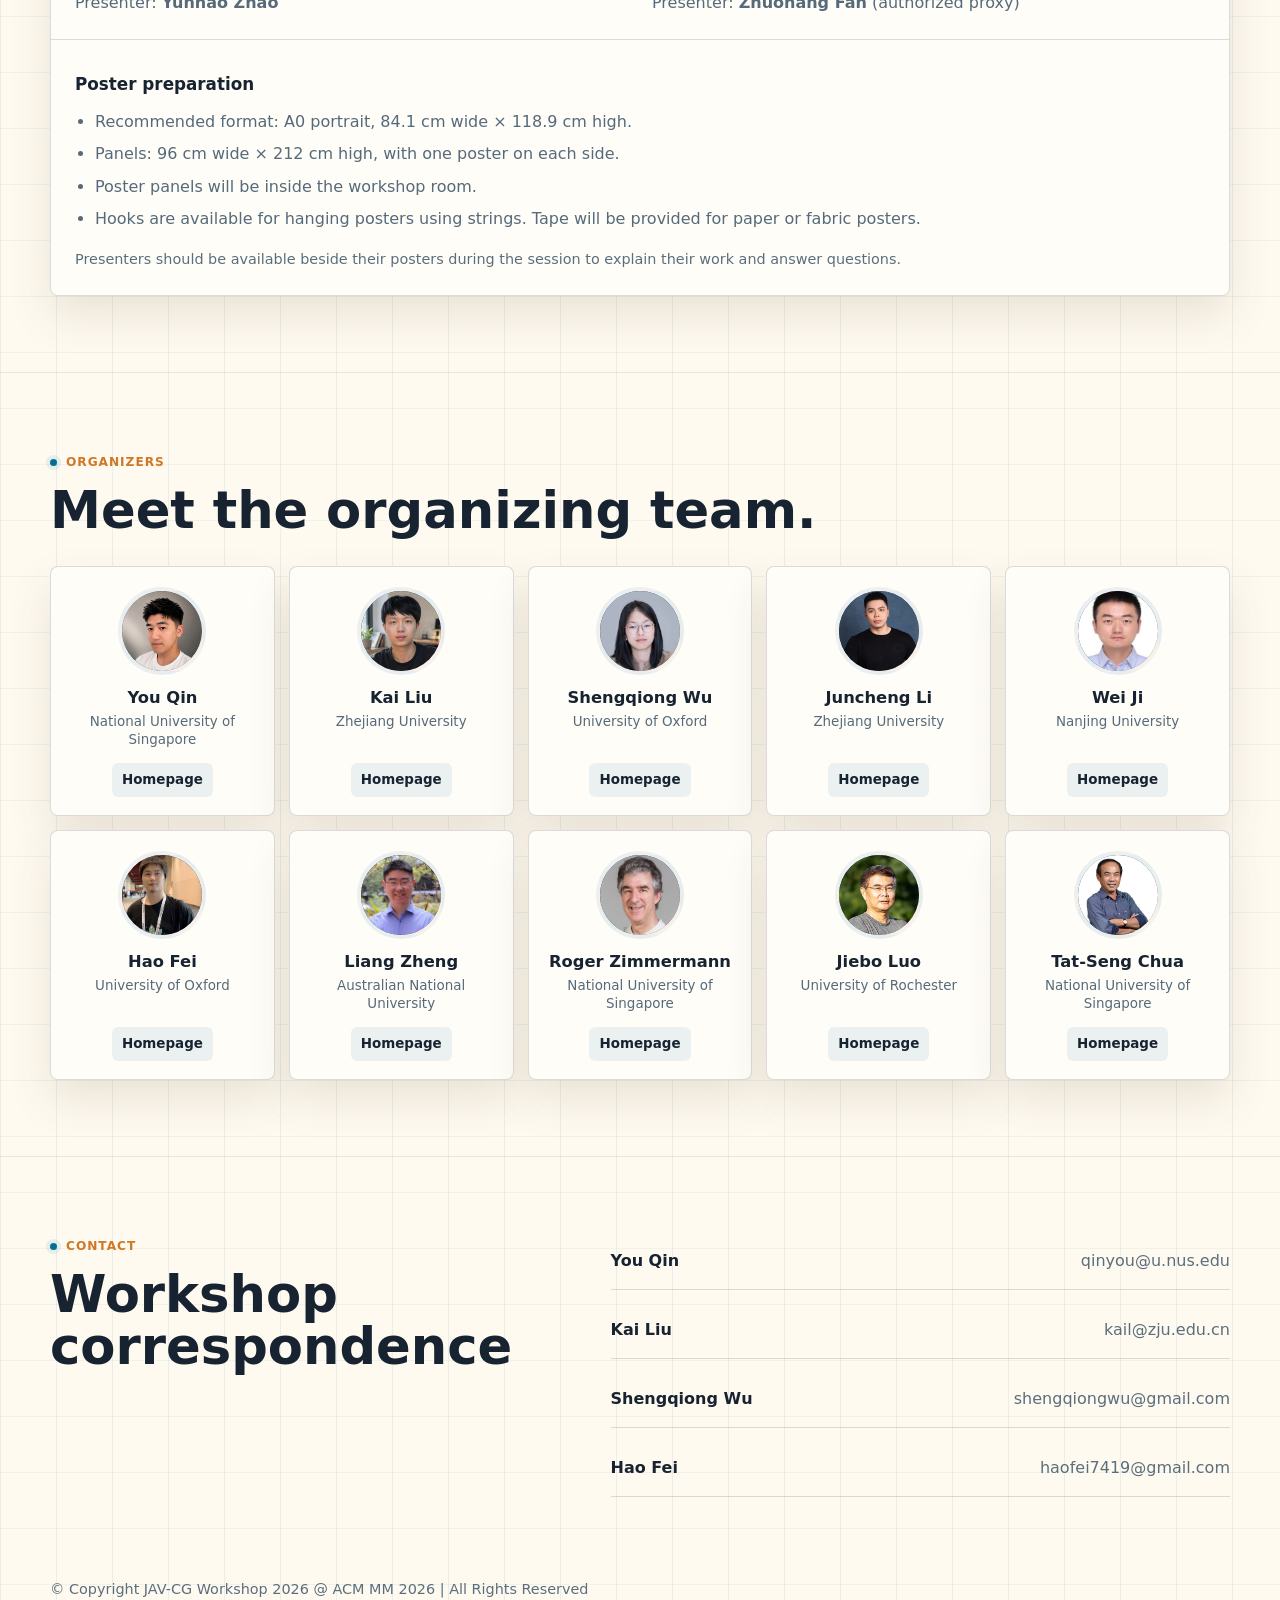
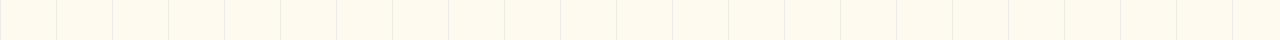
==== commit 45487ccb: "Add Hao Fei invited talk, survey abstract and programme slot" ====
--- a/index.html
+++ b/index.html
@@ -6,7 +6,7 @@
   <title>JAV-CG @ ACM MM 2026</title>
   <meta name="description" content="JAV-CG, the 1st International Workshop on Joint Audio-Video Comprehension and Generation at ACM Multimedia 2026." />
   <link rel="icon" href="./assets/images/JavisVerse.png" />
-  <link rel="stylesheet" href="./assets/css/redesign.css?v=20261107" />
+  <link rel="stylesheet" href="./assets/css/redesign.css?v=20261108" />
 </head>
 <body class="variant-atlas">
   <div class="page-shell">
@@ -199,9 +199,9 @@
       <section class="section" id="speakers">
         <div class="container">
           <div class="section-heading">
-            <span class="section-kicker">Keynote Speakers</span>
-            <h2>Keynote speakers.</h2>
-            <p class="section-note">Explore the keynote talks on audio-visual generation and learning. Select a talk abstract or speaker bio to read more.</p>
+            <span class="section-kicker">Speakers</span>
+            <h2>Keynote and invited speakers.</h2>
+            <p class="section-note">Explore the keynote and invited talks on audio-visual generation and learning. Select a talk abstract or speaker bio to read more.</p>
           </div>
           <div class="speaker-grid">
             <article class="speaker-card" id="yapeng-tian">
@@ -227,6 +227,30 @@
                 <p>Yapeng Tian is an Assistant Professor in the Computer Science Department at UT Dallas, where he leads the Computer Vision and Multimodal Computing Lab. His work has been recognized by the AAAI New Faculty Highlights, Cisco Faculty Research Award, and Amazon Research Award.</p>
               </details>
             </article>
+            <article class="speaker-card" id="hao-fei">
+              <div class="speaker-identity">
+                <img class="speaker-avatar" src="assets/images/organizers/hao-fei.jpg" alt="Hao Fei" loading="lazy" decoding="async">
+                <div>
+                  <h3>Hao Fei</h3>
+                  <p>Senior Postdoctoral Researcher, University of Oxford</p>
+                  <a class="speaker-homepage" href="https://haofei.vip/" target="_blank" rel="noopener noreferrer">Homepage</a>
+                </div>
+              </div>
+              <div class="speaker-talk">
+                <span>Invited talk</span>
+                <strong>Audio-Visual Intelligence in Large Foundation Models: A Comprehensive Survey</strong>
+              </div>
+              <p class="block-note">14 November · 14:45–15:30 · Rio de Janeiro (UTC−3)</p>
+              <details class="speaker-details">
+                <summary>Talk abstract</summary>
+                <p>Audio-Visual Intelligence (AVI) has emerged as a central frontier in artificial intelligence, bridging auditory and visual modalities to enable machines that can perceive, generate, and interact in the multimodal real world. In the era of large foundation models, joint modeling of audio and vision has become increasingly crucial, i.e., not only for understanding but also for controllable generation and reasoning across dynamic, temporally grounded signals. Recent advances, such as Meta MovieGen and Google Veo-3, highlight the growing industrial and academic focus on unified audio–vision architectures that learn from massive multimodal data. However, despite rapid progress, the literature remains fragmented, spanning diverse tasks, inconsistent taxonomies, and heterogeneous evaluation practices that impede systematic comparison and knowledge integration. This survey provides the first comprehensive review of AVI through the lens of large foundation models. We establish a unified taxonomy covering the broad landscape of AVI tasks, ranging from understanding (e.g., speech recognition, sound localization) to generation (e.g., audio-driven video synthesis, video-to-audio) and interaction (e.g., dialogue, embodied, or agentic interfaces). We synthesize methodological foundations, including modality tokenization, cross-modal fusion, autoregressive and diffusion-based generation, large-scale pretraining, instruction alignment, and preference optimization. Furthermore, we curate representative datasets, benchmarks, and evaluation metrics, offering a structured comparison across task families and identifying open challenges in synchronization, spatial reasoning, controllability, and safety. By consolidating this rapidly expanding field into a coherent framework, this survey aims to serve as a foundational reference for future research on large-scale AVI.</p>
+                <p><a href="https://arxiv.org/abs/2605.04045" target="_blank" rel="noopener noreferrer">Survey paper</a></p>
+              </details>
+              <details class="speaker-details">
+                <summary>Speaker bio</summary>
+                <p>Hao Fei is a Senior Postdoctoral Researcher at the Department of Computer Science and the Big Data Institute, University of Oxford. His research focuses on natural language processing, computer vision, and multimodal learning, with an emphasis on large multimodal foundation models.</p>
+              </details>
+            </article>
             <article class="speaker-card" id="chenliang-xu">
               <div class="speaker-identity">
                 <img class="speaker-avatar" src="assets/images/speakers/chenliang-xu.jpg" alt="Chenliang Xu" loading="lazy" decoding="async">
@@ -273,6 +297,7 @@
                 <tbody>
                   <tr><td data-label="Time (UTC−3)">14:00–14:05</td><td data-label="Session"><strong>Opening</strong></td></tr>
                   <tr><td data-label="Time (UTC−3)">14:05–14:45</td><td data-label="Session"><strong><a href="#yapeng-tian">Keynote 1 — Yapeng Tian</a></strong><br>Towards Holistic and Physically Consistent Audio-Visual Generation</td></tr>
+                  <tr><td data-label="Time (UTC−3)">14:45–15:30</td><td data-label="Session"><strong><a href="#hao-fei">Invited Talk — Hao Fei</a></strong><br>Audio-Visual Intelligence in Large Foundation Models: A Comprehensive Survey</td></tr>
                   <tr><td data-label="Time (UTC−3)">15:30–16:00</td><td data-label="Session"><strong><a href="#posters">Coffee Break &amp; Poster Session</a></strong></td></tr>
                   <tr><td data-label="Time (UTC−3)">16:00–16:40</td><td data-label="Session"><strong><a href="#chenliang-xu">Keynote 2 — Chenliang Xu</a></strong><br>Multi-level Alignment in Audio-Visual Generation and Learning</td></tr>
                   <tr><td data-label="Time (UTC−3)">16:55–17:10</td><td data-label="Session"><strong>EMODY Flow: Emotion-Aware Audio-Driven Full-Body Motion Generation</strong><br>Oral presentation</td></tr>
--- a/assets/css/redesign.css
+++ b/assets/css/redesign.css
@@ -850,7 +850,7 @@
 }
 
 .speaker-grid {
-  grid-template-columns: repeat(2, minmax(0, 1fr));
+  grid-template-columns: repeat(3, minmax(0, 1fr));
 }
 
 .speaker-card {
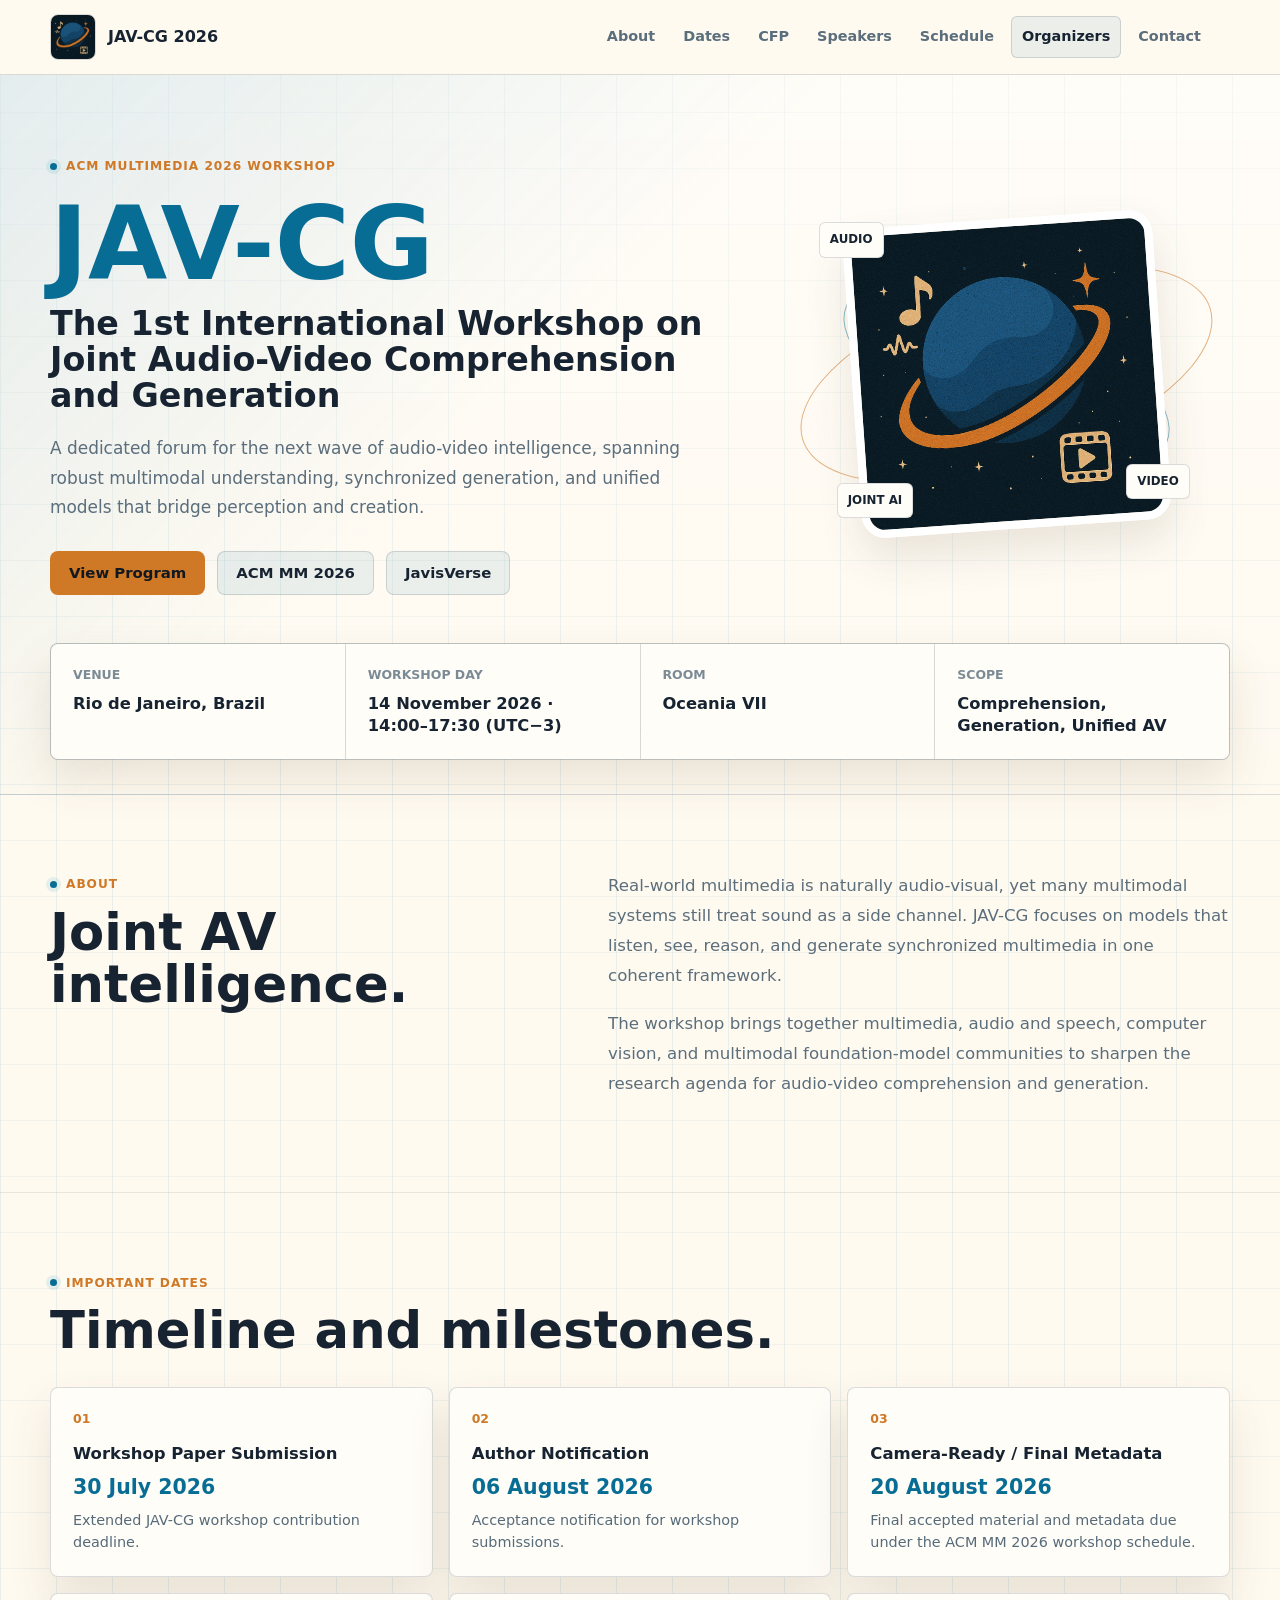
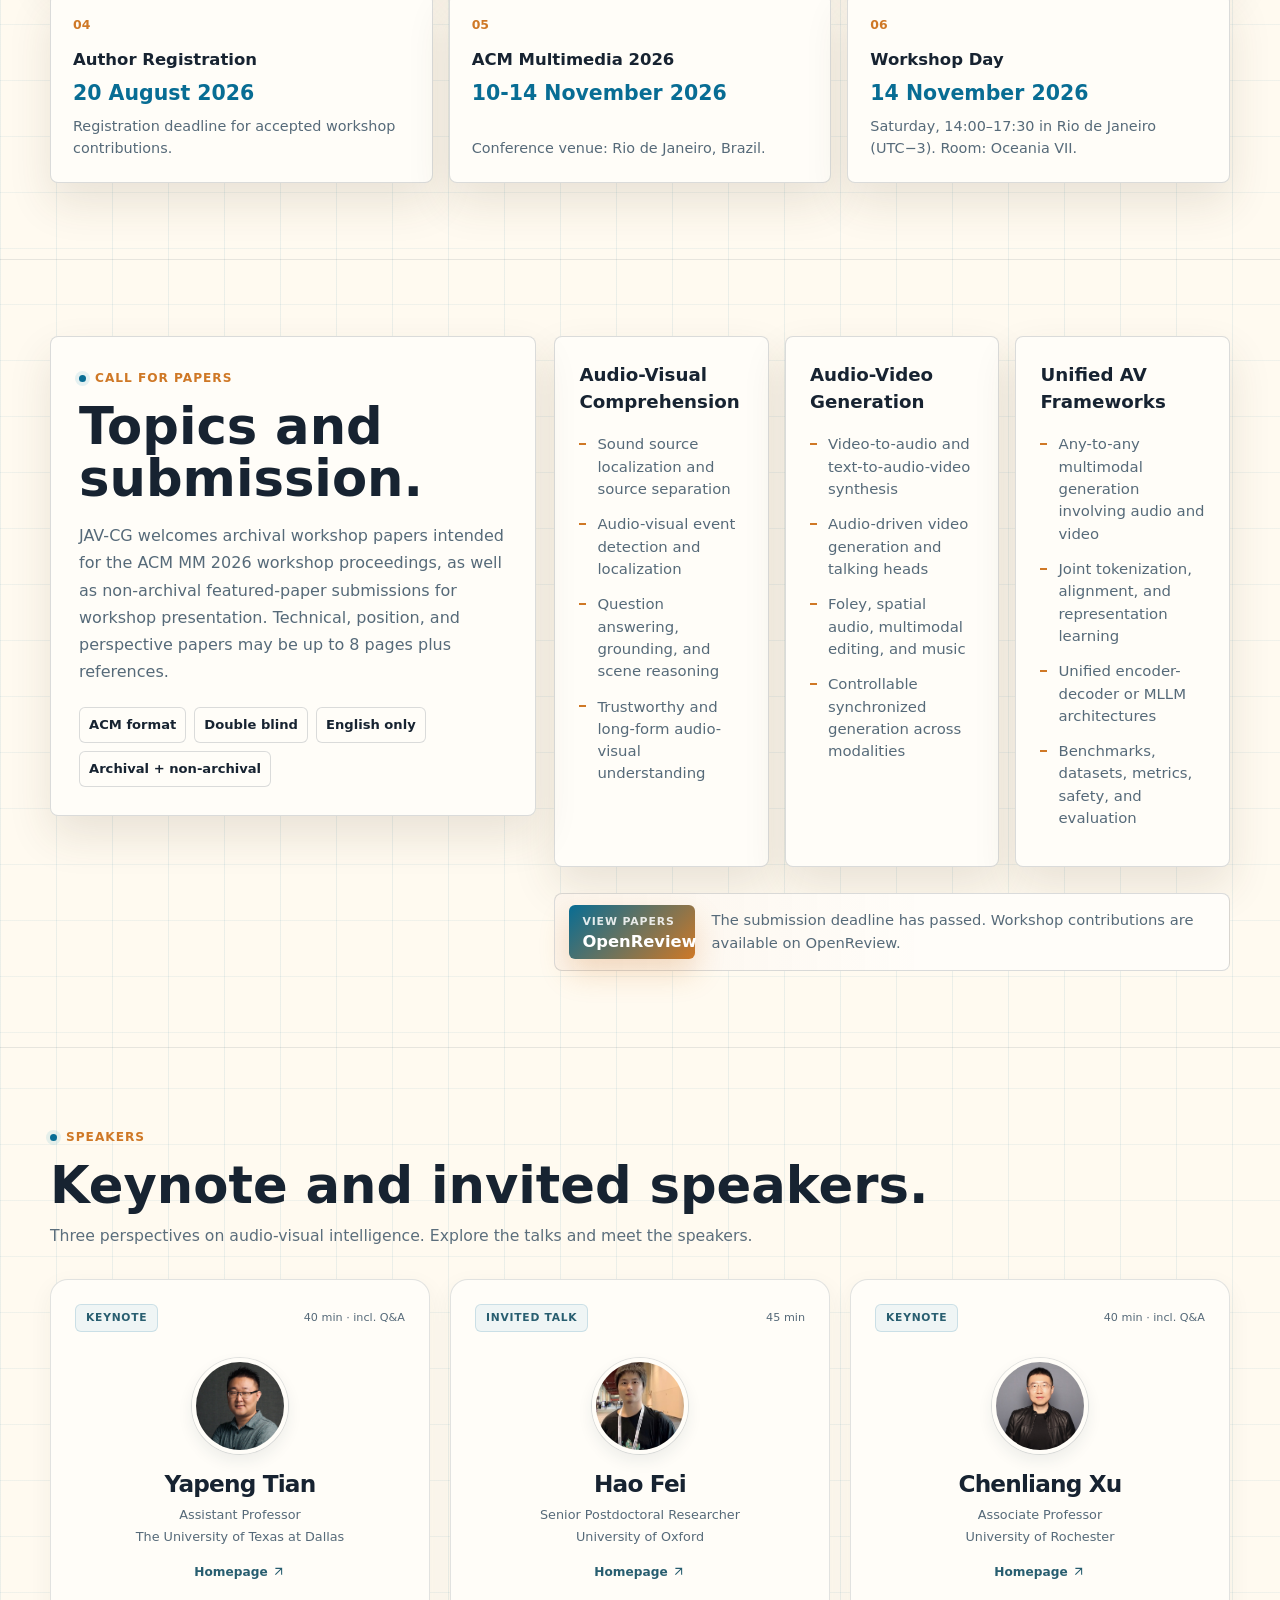
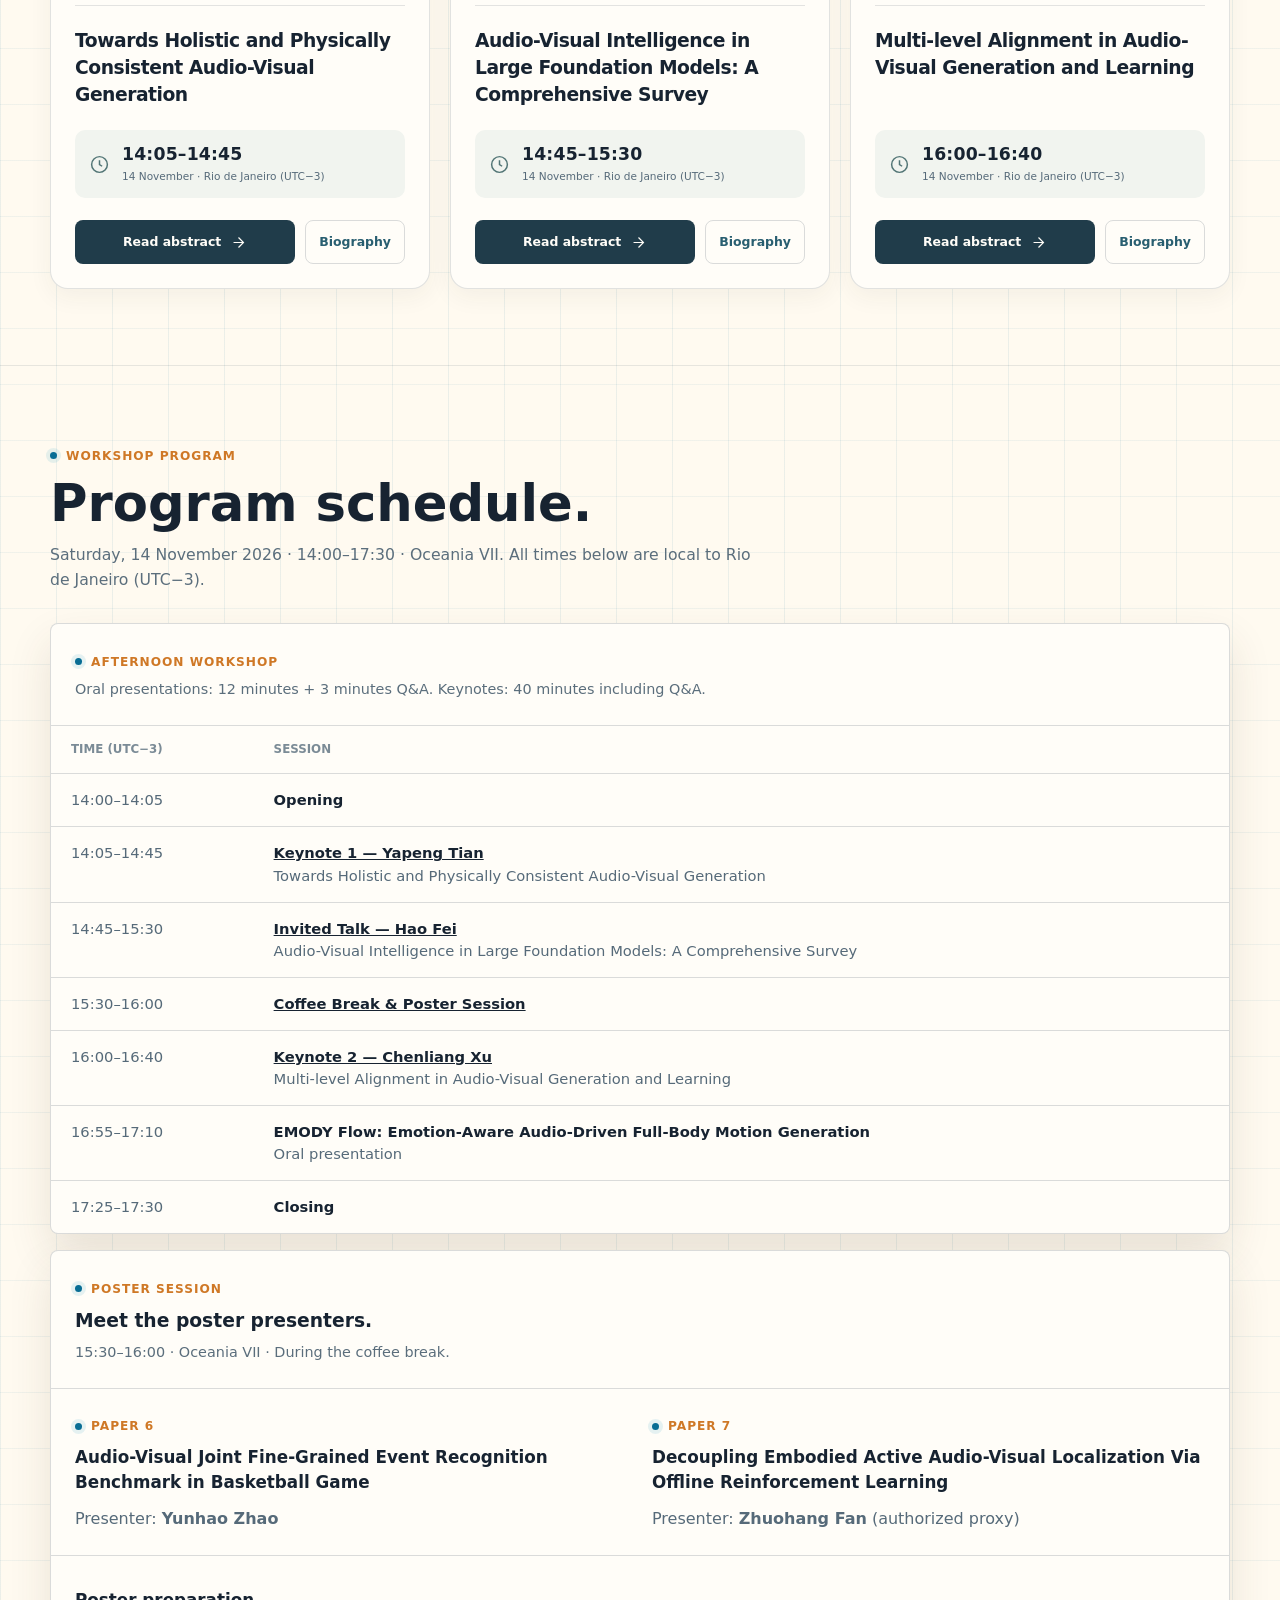
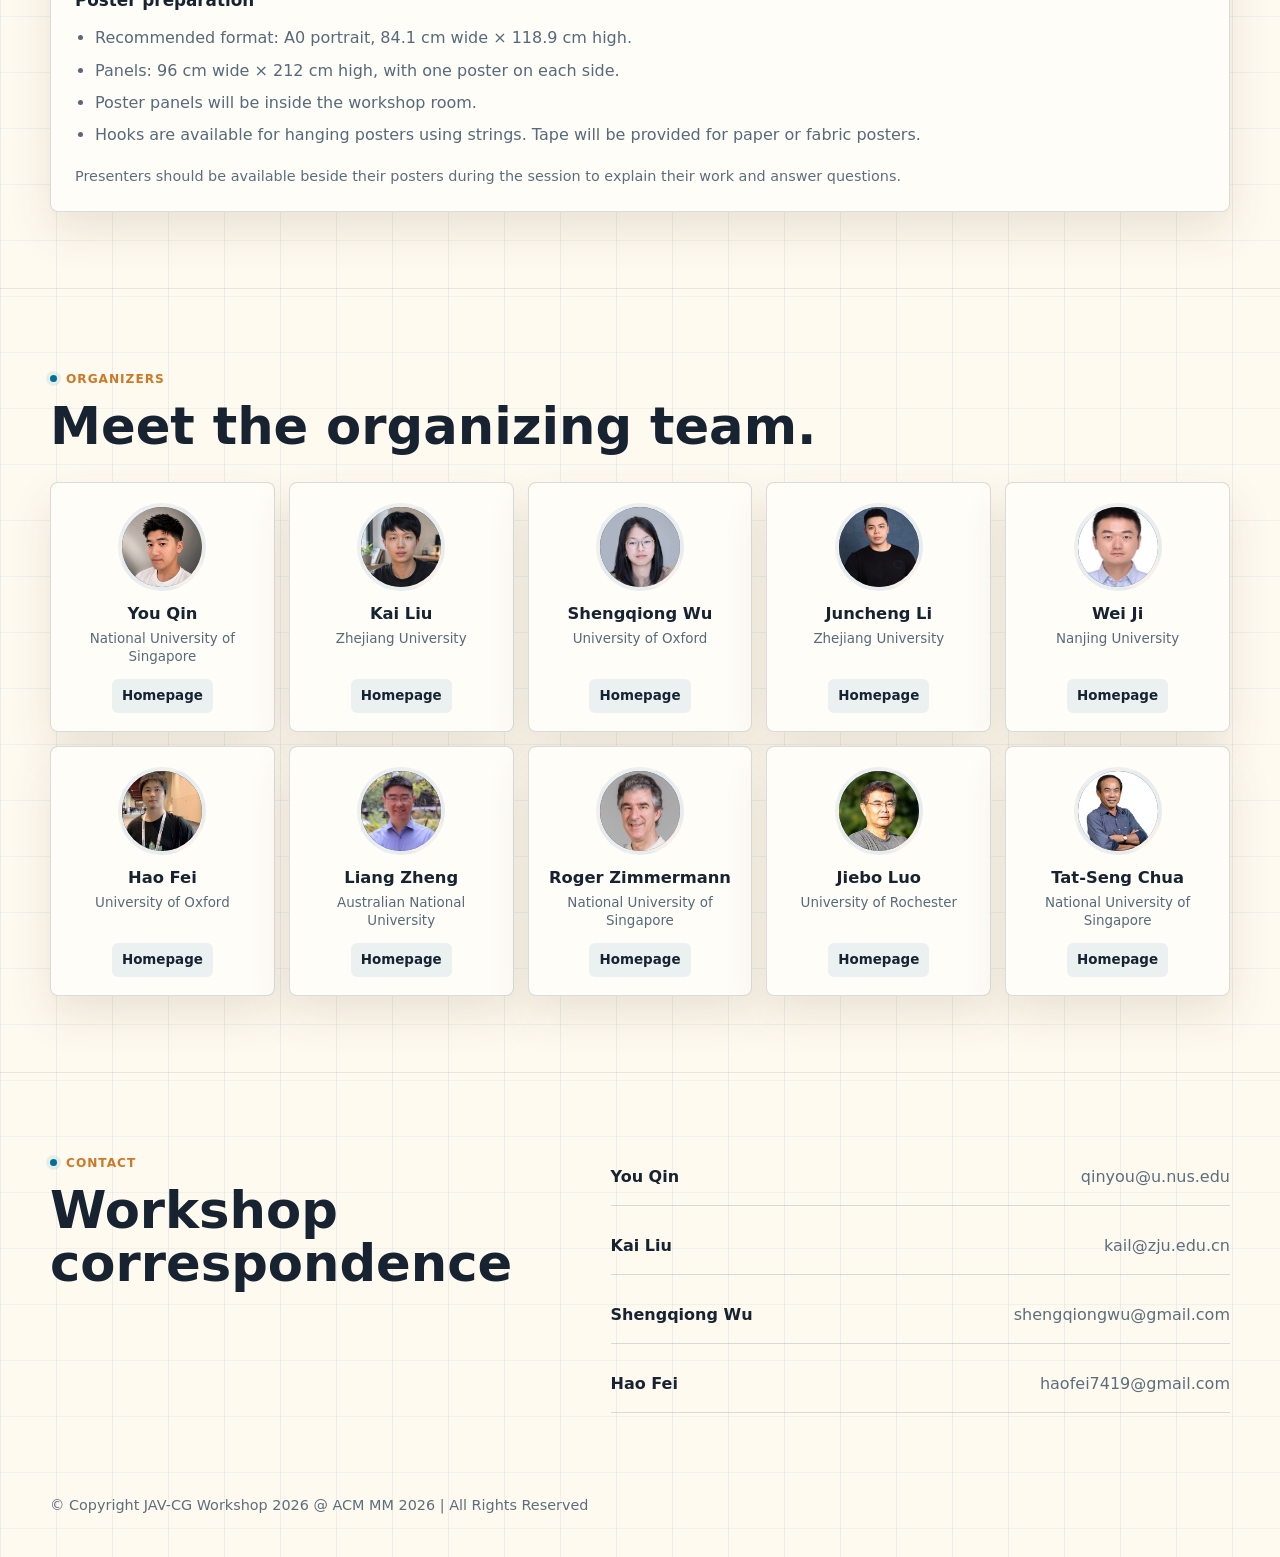
==== commit d026394e: "Unify speaker cards and add accessible talk detail dialogs" ====
--- a/index.html
+++ b/index.html
@@ -6,7 +6,7 @@
   <title>JAV-CG @ ACM MM 2026</title>
   <meta name="description" content="JAV-CG, the 1st International Workshop on Joint Audio-Video Comprehension and Generation at ACM Multimedia 2026." />
   <link rel="icon" href="./assets/images/JavisVerse.png" />
-  <link rel="stylesheet" href="./assets/css/redesign.css?v=20261108" />
+  <link rel="stylesheet" href="./assets/css/redesign.css?v=20261108-speakers" />
 </head>
 <body class="variant-atlas">
   <div class="page-shell">
@@ -201,78 +201,141 @@
           <div class="section-heading">
             <span class="section-kicker">Speakers</span>
             <h2>Keynote and invited speakers.</h2>
-            <p class="section-note">Explore the keynote and invited talks on audio-visual generation and learning. Select a talk abstract or speaker bio to read more.</p>
+            <p class="section-note">Three perspectives on audio-visual intelligence. Explore the talks and meet the speakers.</p>
           </div>
           <div class="speaker-grid">
             <article class="speaker-card" id="yapeng-tian">
+              <div class="speaker-session">
+                <span class="speaker-badge">Keynote</span>
+                <span class="speaker-duration">40 min · incl. Q&amp;A</span>
+              </div>
               <div class="speaker-identity">
-                <img class="speaker-avatar" src="assets/images/speakers/yapeng-tian.jpg" alt="Yapeng Tian" loading="lazy" decoding="async">
-                <div>
+                <img class="speaker-avatar" src="assets/images/speakers/yapeng-tian.jpg" alt="Yapeng Tian" width="96" height="96" loading="lazy" decoding="async">
+                <div class="speaker-nameplate">
                   <h3>Yapeng Tian</h3>
-                  <p>Assistant Professor, The University of Texas at Dallas</p>
-                  <a class="speaker-homepage" href="https://www.yapengtian.com/index.html" target="_blank" rel="noopener noreferrer">Homepage</a>
-                </div>
-              </div>
-              <div class="speaker-talk">
-                <span>Title</span>
-                <strong>Towards Holistic and Physically Consistent Audio-Visual Generation</strong>
-              </div>
-              <p class="block-note">14 November · 14:05–14:45 · Rio de Janeiro (UTC−3)</p>
-              <details class="speaker-details">
-                <summary>Talk abstract</summary>
-                <p>Generating rich audio-visual experiences requires integrating visible events, sounds beyond the camera’s view, and the physical relationships connecting what we see and hear. In this talk, I will present our recent work on multimodal generation, progressing from holistic audio generation to evaluating physical consistency in jointly generated audio and video. I will first introduce VinTAGe, which combines video and text conditioning to generate temporally synchronized on-screen and off-screen sounds while addressing modality bias. I will then present OmniSonic, which integrates speech with environmental sounds to enable more complete auditory scene synthesis. Finally, I will examine a fundamental question: do joint audio-video generation models understand physics? Through AV-Phys Bench, I will discuss how we evaluate physical commonsense within and across audio and video, and what current models reveal about the gap between perceptual plausibility and physical consistency. I will conclude with opportunities for building more controllable multimodal generative systems that faithfully capture the dynamics of the physical world.</p>
-              </details>
-              <details class="speaker-details">
-                <summary>Speaker bio</summary>
-                <p>Yapeng Tian is an Assistant Professor in the Computer Science Department at UT Dallas, where he leads the Computer Vision and Multimodal Computing Lab. His work has been recognized by the AAAI New Faculty Highlights, Cisco Faculty Research Award, and Amazon Research Award.</p>
-              </details>
+                  <p class="speaker-role">Assistant Professor</p>
+                  <p class="speaker-institution">The University of Texas at Dallas</p>
+                </div>
+                <a class="speaker-homepage" href="https://www.yapengtian.com/index.html" target="_blank" rel="noopener noreferrer" aria-label="Yapeng Tian's homepage (opens in a new tab)">Homepage <svg viewBox="0 0 24 24" fill="none" stroke="currentColor" stroke-width="1.7" aria-hidden="true"><path d="M7 17 17 7M7 7h10v10"/></svg></a>
+              </div>
+              <div class="speaker-talk"><h4>Towards Holistic and Physically Consistent Audio-Visual Generation</h4></div>
+              <div class="speaker-time">
+                <svg viewBox="0 0 24 24" fill="none" stroke="currentColor" stroke-width="1.7" aria-hidden="true"><circle cx="12" cy="12" r="9"/><path d="M12 7v5l3 2"/></svg>
+                <div><time datetime="2026-11-14T14:05:00-03:00">14:05–14:45</time><span>14 November · Rio de Janeiro (UTC−3)</span></div>
+              </div>
+              <div class="speaker-actions">
+                <button class="speaker-action speaker-action-primary" type="button" data-speaker-dialog="yapeng-tian-abstract" aria-haspopup="dialog" aria-label="Read abstract by Yapeng Tian">Read abstract <svg viewBox="0 0 24 24" fill="none" stroke="currentColor" stroke-width="1.7" aria-hidden="true"><path d="M5 12h14M12 5l7 7-7 7"/></svg></button>
+                <button class="speaker-action speaker-action-secondary" type="button" data-speaker-dialog="yapeng-tian-bio" aria-haspopup="dialog" aria-label="Read Yapeng Tian's biography">Biography</button>
+              </div>
+              <dialog class="speaker-dialog" id="yapeng-tian-abstract" aria-labelledby="yapeng-tian-abstract-heading">
+                <div class="speaker-dialog-header">
+                  <div><span class="speaker-dialog-label">Talk abstract</span><h2 id="yapeng-tian-abstract-heading">Yapeng Tian</h2></div>
+                  <button class="speaker-dialog-close" type="button" aria-label="Close dialog" autofocus><svg viewBox="0 0 24 24" fill="none" stroke="currentColor" stroke-width="1.7" aria-hidden="true"><path d="m6 6 12 12M18 6 6 18"/></svg></button>
+                </div>
+                <div class="speaker-dialog-body">
+                  <h3 class="speaker-dialog-title">Towards Holistic and Physically Consistent Audio-Visual Generation</h3>
+                  <p>Generating rich audio-visual experiences requires integrating visible events, sounds beyond the camera’s view, and the physical relationships connecting what we see and hear. In this talk, I will present our recent work on multimodal generation, progressing from holistic audio generation to evaluating physical consistency in jointly generated audio and video. I will first introduce VinTAGe, which combines video and text conditioning to generate temporally synchronized on-screen and off-screen sounds while addressing modality bias. I will then present OmniSonic, which integrates speech with environmental sounds to enable more complete auditory scene synthesis. Finally, I will examine a fundamental question: do joint audio-video generation models understand physics? Through AV-Phys Bench, I will discuss how we evaluate physical commonsense within and across audio and video, and what current models reveal about the gap between perceptual plausibility and physical consistency. I will conclude with opportunities for building more controllable multimodal generative systems that faithfully capture the dynamics of the physical world.</p>
+                </div>
+              </dialog>
+              <dialog class="speaker-dialog" id="yapeng-tian-bio" aria-labelledby="yapeng-tian-bio-heading">
+                <div class="speaker-dialog-header">
+                  <div><span class="speaker-dialog-label">Speaker biography</span><h2 id="yapeng-tian-bio-heading">Yapeng Tian</h2></div>
+                  <button class="speaker-dialog-close" type="button" aria-label="Close dialog" autofocus><svg viewBox="0 0 24 24" fill="none" stroke="currentColor" stroke-width="1.7" aria-hidden="true"><path d="m6 6 12 12M18 6 6 18"/></svg></button>
+                </div>
+                <div class="speaker-dialog-body">
+
+                  <p>Yapeng Tian is an Assistant Professor in the Computer Science Department at UT Dallas, where he leads the Computer Vision and Multimodal Computing Lab. His work has been recognized by the AAAI New Faculty Highlights, Cisco Faculty Research Award, and Amazon Research Award.</p>
+                </div>
+              </dialog>
             </article>
             <article class="speaker-card" id="hao-fei">
+              <div class="speaker-session">
+                <span class="speaker-badge">Invited talk</span>
+                <span class="speaker-duration">45 min</span>
+              </div>
               <div class="speaker-identity">
-                <img class="speaker-avatar" src="assets/images/organizers/hao-fei.jpg" alt="Hao Fei" loading="lazy" decoding="async">
-                <div>
+                <img class="speaker-avatar" src="assets/images/organizers/hao-fei.jpg" alt="Hao Fei" width="96" height="96" loading="lazy" decoding="async">
+                <div class="speaker-nameplate">
                   <h3>Hao Fei</h3>
-                  <p>Senior Postdoctoral Researcher, University of Oxford</p>
-                  <a class="speaker-homepage" href="https://haofei.vip/" target="_blank" rel="noopener noreferrer">Homepage</a>
-                </div>
-              </div>
-              <div class="speaker-talk">
-                <span>Invited talk</span>
-                <strong>Audio-Visual Intelligence in Large Foundation Models: A Comprehensive Survey</strong>
-              </div>
-              <p class="block-note">14 November · 14:45–15:30 · Rio de Janeiro (UTC−3)</p>
-              <details class="speaker-details">
-                <summary>Talk abstract</summary>
-                <p>Audio-Visual Intelligence (AVI) has emerged as a central frontier in artificial intelligence, bridging auditory and visual modalities to enable machines that can perceive, generate, and interact in the multimodal real world. In the era of large foundation models, joint modeling of audio and vision has become increasingly crucial, i.e., not only for understanding but also for controllable generation and reasoning across dynamic, temporally grounded signals. Recent advances, such as Meta MovieGen and Google Veo-3, highlight the growing industrial and academic focus on unified audio–vision architectures that learn from massive multimodal data. However, despite rapid progress, the literature remains fragmented, spanning diverse tasks, inconsistent taxonomies, and heterogeneous evaluation practices that impede systematic comparison and knowledge integration. This survey provides the first comprehensive review of AVI through the lens of large foundation models. We establish a unified taxonomy covering the broad landscape of AVI tasks, ranging from understanding (e.g., speech recognition, sound localization) to generation (e.g., audio-driven video synthesis, video-to-audio) and interaction (e.g., dialogue, embodied, or agentic interfaces). We synthesize methodological foundations, including modality tokenization, cross-modal fusion, autoregressive and diffusion-based generation, large-scale pretraining, instruction alignment, and preference optimization. Furthermore, we curate representative datasets, benchmarks, and evaluation metrics, offering a structured comparison across task families and identifying open challenges in synchronization, spatial reasoning, controllability, and safety. By consolidating this rapidly expanding field into a coherent framework, this survey aims to serve as a foundational reference for future research on large-scale AVI.</p>
+                  <p class="speaker-role">Senior Postdoctoral Researcher</p>
+                  <p class="speaker-institution">University of Oxford</p>
+                </div>
+                <a class="speaker-homepage" href="https://haofei.vip/" target="_blank" rel="noopener noreferrer" aria-label="Hao Fei's homepage (opens in a new tab)">Homepage <svg viewBox="0 0 24 24" fill="none" stroke="currentColor" stroke-width="1.7" aria-hidden="true"><path d="M7 17 17 7M7 7h10v10"/></svg></a>
+              </div>
+              <div class="speaker-talk"><h4>Audio-Visual Intelligence in Large Foundation Models: A Comprehensive Survey</h4></div>
+              <div class="speaker-time">
+                <svg viewBox="0 0 24 24" fill="none" stroke="currentColor" stroke-width="1.7" aria-hidden="true"><circle cx="12" cy="12" r="9"/><path d="M12 7v5l3 2"/></svg>
+                <div><time datetime="2026-11-14T14:45:00-03:00">14:45–15:30</time><span>14 November · Rio de Janeiro (UTC−3)</span></div>
+              </div>
+              <div class="speaker-actions">
+                <button class="speaker-action speaker-action-primary" type="button" data-speaker-dialog="hao-fei-abstract" aria-haspopup="dialog" aria-label="Read abstract by Hao Fei">Read abstract <svg viewBox="0 0 24 24" fill="none" stroke="currentColor" stroke-width="1.7" aria-hidden="true"><path d="M5 12h14M12 5l7 7-7 7"/></svg></button>
+                <button class="speaker-action speaker-action-secondary" type="button" data-speaker-dialog="hao-fei-bio" aria-haspopup="dialog" aria-label="Read Hao Fei's biography">Biography</button>
+              </div>
+              <dialog class="speaker-dialog" id="hao-fei-abstract" aria-labelledby="hao-fei-abstract-heading">
+                <div class="speaker-dialog-header">
+                  <div><span class="speaker-dialog-label">Talk abstract</span><h2 id="hao-fei-abstract-heading">Hao Fei</h2></div>
+                  <button class="speaker-dialog-close" type="button" aria-label="Close dialog" autofocus><svg viewBox="0 0 24 24" fill="none" stroke="currentColor" stroke-width="1.7" aria-hidden="true"><path d="m6 6 12 12M18 6 6 18"/></svg></button>
+                </div>
+                <div class="speaker-dialog-body">
+                  <h3 class="speaker-dialog-title">Audio-Visual Intelligence in Large Foundation Models: A Comprehensive Survey</h3>
+                  <p>Audio-Visual Intelligence (AVI) has emerged as a central frontier in artificial intelligence, bridging auditory and visual modalities to enable machines that can perceive, generate, and interact in the multimodal real world. In the era of large foundation models, joint modeling of audio and vision has become increasingly crucial, i.e., not only for understanding but also for controllable generation and reasoning across dynamic, temporally grounded signals. Recent advances, such as Meta MovieGen and Google Veo-3, highlight the growing industrial and academic focus on unified audio–vision architectures that learn from massive multimodal data. However, despite rapid progress, the literature remains fragmented, spanning diverse tasks, inconsistent taxonomies, and heterogeneous evaluation practices that impede systematic comparison and knowledge integration. This survey provides the first comprehensive review of AVI through the lens of large foundation models. We establish a unified taxonomy covering the broad landscape of AVI tasks, ranging from understanding (e.g., speech recognition, sound localization) to generation (e.g., audio-driven video synthesis, video-to-audio) and interaction (e.g., dialogue, embodied, or agentic interfaces). We synthesize methodological foundations, including modality tokenization, cross-modal fusion, autoregressive and diffusion-based generation, large-scale pretraining, instruction alignment, and preference optimization. Furthermore, we curate representative datasets, benchmarks, and evaluation metrics, offering a structured comparison across task families and identifying open challenges in synchronization, spatial reasoning, controllability, and safety. By consolidating this rapidly expanding field into a coherent framework, this survey aims to serve as a foundational reference for future research on large-scale AVI.</p>
                 <p><a href="https://arxiv.org/abs/2605.04045" target="_blank" rel="noopener noreferrer">Survey paper</a></p>
-              </details>
-              <details class="speaker-details">
-                <summary>Speaker bio</summary>
-                <p>Hao Fei is a Senior Postdoctoral Researcher at the Department of Computer Science and the Big Data Institute, University of Oxford. His research focuses on natural language processing, computer vision, and multimodal learning, with an emphasis on large multimodal foundation models.</p>
-              </details>
+                </div>
+              </dialog>
+              <dialog class="speaker-dialog" id="hao-fei-bio" aria-labelledby="hao-fei-bio-heading">
+                <div class="speaker-dialog-header">
+                  <div><span class="speaker-dialog-label">Speaker biography</span><h2 id="hao-fei-bio-heading">Hao Fei</h2></div>
+                  <button class="speaker-dialog-close" type="button" aria-label="Close dialog" autofocus><svg viewBox="0 0 24 24" fill="none" stroke="currentColor" stroke-width="1.7" aria-hidden="true"><path d="m6 6 12 12M18 6 6 18"/></svg></button>
+                </div>
+                <div class="speaker-dialog-body">
+
+                  <p>Hao Fei is a Senior Postdoctoral Researcher at the Department of Computer Science and the Big Data Institute, University of Oxford. His research focuses on natural language processing, computer vision, and multimodal learning, with an emphasis on large multimodal foundation models.</p>
+                </div>
+              </dialog>
             </article>
             <article class="speaker-card" id="chenliang-xu">
+              <div class="speaker-session">
+                <span class="speaker-badge">Keynote</span>
+                <span class="speaker-duration">40 min · incl. Q&amp;A</span>
+              </div>
               <div class="speaker-identity">
-                <img class="speaker-avatar" src="assets/images/speakers/chenliang-xu.jpg" alt="Chenliang Xu" loading="lazy" decoding="async">
-                <div>
+                <img class="speaker-avatar" src="assets/images/speakers/chenliang-xu.jpg" alt="Chenliang Xu" width="96" height="96" loading="lazy" decoding="async">
+                <div class="speaker-nameplate">
                   <h3>Chenliang Xu</h3>
-                  <p>Associate Professor, University of Rochester</p>
-                  <a class="speaker-homepage" href="https://cliangxu.github.io/" target="_blank" rel="noopener noreferrer">Homepage</a>
-                </div>
-              </div>
-              <div class="speaker-talk">
-                <span>Title</span>
-                <strong>Multi-level Alignment in Audio-Visual Generation and Learning</strong>
-              </div>
-              <p class="block-note">14 November · 16:00–16:40 · Rio de Janeiro (UTC−3)</p>
-              <details class="speaker-details">
-                <summary>Talk abstract</summary>
-                <p>How can machines connect what they see with what they hear to understand and generate coherent audio-visual experiences? This talk examines audio-visual alignment at multiple levels, ranging from semantic categories and object identities to the geometry and physical acoustics of a scene. I will present our recent work on three related problems. First, I will discuss audio-visual scene synthesis, where neural scene representations and physics-guided generative modeling enable spatial audio synthesis at novel source and listener positions. Second, I will describe sound separation guided by visual or language cues, including how pretrained audio generative models can isolate sounds without task-specific training. Third, I will introduce language-guided joint audio-visual editing, which modifies visual content and its accompanying sound while preserving source characteristics and maintaining consistency across modalities. Together, these studies show how the demands of audio-visual alignment change across tasks, from identifying a sound source to preserving content during editing and modeling how sound travels through a scene. I will discuss what these differences imply for designing models that produce semantically consistent and physically plausible audio-visual content.</p>
-              </details>
-              <details class="speaker-details">
-                <summary>Speaker bio</summary>
-                <p>Chenliang Xu is an Associate Professor of Computer Science at the University of Rochester. His research focuses on multimodal AI, integrating vision, sound, and language to understand and reason about dynamic scenes. He has coauthored 150 publications, and his work has received support from federal agencies including DARPA, ARPA-H, NIH, and NSF, as well as industry partners including Meta, Sony, Adobe, and Cisco. His honors include Rochester’s 2025 Edmund A. Hajim Outstanding Faculty Award, the James P. Wilmot Distinguished Professorship, and multiple paper and demonstration awards. He has served as an area chair for CVPR and ACM Multimedia and will serve as a Program Chair for WACV 2028. He received his Ph.D. from the University of Michigan in 2016.</p>
-              </details>
+                  <p class="speaker-role">Associate Professor</p>
+                  <p class="speaker-institution">University of Rochester</p>
+                </div>
+                <a class="speaker-homepage" href="https://cliangxu.github.io/" target="_blank" rel="noopener noreferrer" aria-label="Chenliang Xu's homepage (opens in a new tab)">Homepage <svg viewBox="0 0 24 24" fill="none" stroke="currentColor" stroke-width="1.7" aria-hidden="true"><path d="M7 17 17 7M7 7h10v10"/></svg></a>
+              </div>
+              <div class="speaker-talk"><h4>Multi-level Alignment in Audio-Visual Generation and Learning</h4></div>
+              <div class="speaker-time">
+                <svg viewBox="0 0 24 24" fill="none" stroke="currentColor" stroke-width="1.7" aria-hidden="true"><circle cx="12" cy="12" r="9"/><path d="M12 7v5l3 2"/></svg>
+                <div><time datetime="2026-11-14T16:00:00-03:00">16:00–16:40</time><span>14 November · Rio de Janeiro (UTC−3)</span></div>
+              </div>
+              <div class="speaker-actions">
+                <button class="speaker-action speaker-action-primary" type="button" data-speaker-dialog="chenliang-xu-abstract" aria-haspopup="dialog" aria-label="Read abstract by Chenliang Xu">Read abstract <svg viewBox="0 0 24 24" fill="none" stroke="currentColor" stroke-width="1.7" aria-hidden="true"><path d="M5 12h14M12 5l7 7-7 7"/></svg></button>
+                <button class="speaker-action speaker-action-secondary" type="button" data-speaker-dialog="chenliang-xu-bio" aria-haspopup="dialog" aria-label="Read Chenliang Xu's biography">Biography</button>
+              </div>
+              <dialog class="speaker-dialog" id="chenliang-xu-abstract" aria-labelledby="chenliang-xu-abstract-heading">
+                <div class="speaker-dialog-header">
+                  <div><span class="speaker-dialog-label">Talk abstract</span><h2 id="chenliang-xu-abstract-heading">Chenliang Xu</h2></div>
+                  <button class="speaker-dialog-close" type="button" aria-label="Close dialog" autofocus><svg viewBox="0 0 24 24" fill="none" stroke="currentColor" stroke-width="1.7" aria-hidden="true"><path d="m6 6 12 12M18 6 6 18"/></svg></button>
+                </div>
+                <div class="speaker-dialog-body">
+                  <h3 class="speaker-dialog-title">Multi-level Alignment in Audio-Visual Generation and Learning</h3>
+                  <p>How can machines connect what they see with what they hear to understand and generate coherent audio-visual experiences? This talk examines audio-visual alignment at multiple levels, ranging from semantic categories and object identities to the geometry and physical acoustics of a scene. I will present our recent work on three related problems. First, I will discuss audio-visual scene synthesis, where neural scene representations and physics-guided generative modeling enable spatial audio synthesis at novel source and listener positions. Second, I will describe sound separation guided by visual or language cues, including how pretrained audio generative models can isolate sounds without task-specific training. Third, I will introduce language-guided joint audio-visual editing, which modifies visual content and its accompanying sound while preserving source characteristics and maintaining consistency across modalities. Together, these studies show how the demands of audio-visual alignment change across tasks, from identifying a sound source to preserving content during editing and modeling how sound travels through a scene. I will discuss what these differences imply for designing models that produce semantically consistent and physically plausible audio-visual content.</p>
+                </div>
+              </dialog>
+              <dialog class="speaker-dialog" id="chenliang-xu-bio" aria-labelledby="chenliang-xu-bio-heading">
+                <div class="speaker-dialog-header">
+                  <div><span class="speaker-dialog-label">Speaker biography</span><h2 id="chenliang-xu-bio-heading">Chenliang Xu</h2></div>
+                  <button class="speaker-dialog-close" type="button" aria-label="Close dialog" autofocus><svg viewBox="0 0 24 24" fill="none" stroke="currentColor" stroke-width="1.7" aria-hidden="true"><path d="m6 6 12 12M18 6 6 18"/></svg></button>
+                </div>
+                <div class="speaker-dialog-body">
+
+                  <p>Chenliang Xu is an Associate Professor of Computer Science at the University of Rochester. His research focuses on multimodal AI, integrating vision, sound, and language to understand and reason about dynamic scenes. He has coauthored 150 publications, and his work has received support from federal agencies including DARPA, ARPA-H, NIH, and NSF, as well as industry partners including Meta, Sony, Adobe, and Cisco. His honors include Rochester’s 2025 Edmund A. Hajim Outstanding Faculty Award, the James P. Wilmot Distinguished Professorship, and multiple paper and demonstration awards. He has served as an area chair for CVPR and ACM Multimedia and will serve as a Program Chair for WACV 2028. He received his Ph.D. from the University of Michigan in 2016.</p>
+                </div>
+              </dialog>
             </article>
           </div>
         </div>
@@ -433,6 +496,22 @@
   </div>
 
   <script>
+    document.querySelectorAll("[data-speaker-dialog]").forEach((button) => {
+      button.addEventListener("click", () => {
+        const dialog = document.getElementById(button.dataset.speakerDialog);
+        if (dialog && !dialog.open) dialog.showModal();
+      });
+    });
+
+    document.querySelectorAll(".speaker-dialog").forEach((dialog) => {
+      dialog.querySelector(".speaker-dialog-close").addEventListener("click", () => dialog.close());
+      dialog.addEventListener("click", (event) => {
+        if (event.target !== dialog) return;
+        const bounds = dialog.getBoundingClientRect();
+        if (event.clientX < bounds.left || event.clientX > bounds.right || event.clientY < bounds.top || event.clientY > bounds.bottom) dialog.close();
+      });
+    });
+
     const navToggle = document.querySelector(".nav-toggle");
     const navLinks = document.querySelector(".nav-links");
     const pageLinks = Array.from(document.querySelectorAll(".nav-links a"));
--- a/assets/css/redesign.css
+++ b/assets/css/redesign.css
@@ -849,238 +849,242 @@
   color: #c22720;
 }
 
+/* Shared rows keep every speaker's title, time and actions aligned. */
 .speaker-grid {
   grid-template-columns: repeat(3, minmax(0, 1fr));
-}
-
-.speaker-card {
-  min-height: 250px;
-  padding: 22px;
+  gap: 20px;
+}
+
+#speakers .speaker-card {
   display: grid;
-  grid-template-rows: auto;
-  gap: 18px;
-}
-
-.speaker-card:not(.speaker-card-tbd):not(.speaker-card-placeholder) {
-  grid-template-rows: auto;
+  grid-row: span 5;
+  grid-template-rows: subgrid;
+  row-gap: 22px;
+  min-width: 0;
+  padding: 24px;
+  border-radius: 18px;
+  border-color: rgba(28, 47, 62, 0.13);
+  background: var(--surface);
+  box-shadow: 0 8px 24px rgba(46, 48, 38, 0.055);
+  transition: border-color 180ms ease, box-shadow 180ms ease;
+}
+
+#speakers .speaker-card:hover {
+  border-color: rgba(8, 109, 148, 0.32);
+  box-shadow: 0 12px 32px rgba(46, 48, 38, 0.09);
+}
+
+.speaker-session {
+  display: flex;
+  justify-content: space-between;
+  align-items: center;
+  gap: 10px;
+}
+
+.speaker-badge {
+  display: inline-flex;
+  padding: 5px 10px;
+  border: 1px solid rgba(8, 109, 148, 0.16);
+  border-radius: 6px;
+  background: #eff5f5;
+  color: #285e70;
+  font-size: 0.67rem;
+  font-weight: 750;
+  letter-spacing: 0.07em;
+  text-transform: uppercase;
+  white-space: nowrap;
+}
+
+.speaker-duration {
+  color: var(--card-muted);
+  font-size: 0.7rem;
+  white-space: nowrap;
+}
+
+.speaker-identity {
+  display: grid;
+  grid-template-rows: 96px 1fr auto;
+  justify-items: center;
   align-content: start;
-}
-
-.speaker-card-placeholder {
-  min-height: 500px;
-  display: flex;
-  flex-direction: column;
   gap: 16px;
-}
-
-.speaker-card-tbd {
-  grid-column: 1 / -1;
-  min-height: 210px;
-  grid-template-columns: auto minmax(0, 1fr) minmax(220px, 0.45fr);
-  grid-template-rows: none;
-  align-items: center;
-}
-
-.speaker-token {
-  width: 64px;
-  height: 64px;
-  display: grid;
-  place-items: center;
-  border-radius: 50%;
-  background:
-    radial-gradient(circle at 30% 24%, rgba(255, 255, 255, 0.86), transparent 26%),
-    linear-gradient(135deg, #0f3854, #0e4d5c 54%, #d97932);
-  color: #fff;
-  border: 4px solid rgba(255, 255, 255, 0.9);
-  font-weight: 900;
-  box-shadow: 0 10px 22px rgba(0, 0, 0, 0.18);
-}
-
-.speaker-identity {
-  min-height: 176px;
-  display: flex;
-  flex-direction: column;
-  align-items: center;
-  justify-content: center;
-  gap: 16px;
+  padding: 4px 0 2px;
   text-align: center;
 }
 
 .speaker-avatar {
-  width: 116px;
-  height: 116px;
-  display: block;
+  width: 96px;
+  height: 96px;
   border-radius: 50%;
   object-fit: cover;
-  border: 4px solid rgba(255, 255, 255, 0.94);
-  box-shadow: 0 12px 24px rgba(0, 0, 0, 0.18);
-}
-
-.speaker-card-placeholder .speaker-token {
-  width: 96px;
-  height: 96px;
-  color: rgba(255, 255, 255, 0.94);
-  font-size: 0.92rem;
-  letter-spacing: 0.04em;
-  opacity: 0.86;
-}
-
-.speaker-card-tbd .speaker-token {
-  width: 86px;
-  height: 86px;
-  font-size: 1rem;
-  letter-spacing: 0.04em;
-}
-
-.speaker-card h3,
-.organizer-card h3 {
+  border: 4px solid var(--surface);
+  box-shadow: 0 0 0 1px rgba(28, 47, 62, 0.12), 0 7px 16px rgba(28, 47, 62, 0.08);
+}
+
+.speaker-card h3 {
+  margin: 0 0 7px;
+  color: var(--card-text);
+  font-family: var(--font-display);
+  font-size: 1.45rem;
+  font-weight: 750;
+  letter-spacing: -0.035em;
+  line-height: 1.2;
+}
+
+.speaker-card .speaker-role,
+.speaker-card .speaker-institution {
   margin: 0;
-  color: var(--card-text);
-}
-
-.speaker-card p,
-.organizer-card p {
-  margin: 6px 0 0;
   color: var(--card-muted);
-}
+  font-size: 0.8rem;
+  line-height: 1.55;
+}
+
+.speaker-card .speaker-role { margin-bottom: 2px; }
+.speaker-card .speaker-institution { max-width: 28ch; }
 
 .speaker-homepage {
   display: inline-flex;
   align-items: center;
+  gap: 3px;
+  color: #285e70;
+  font-size: 0.76rem;
+  font-weight: 650;
+  text-decoration: none;
+}
+
+.speaker-homepage:hover { text-decoration: underline; text-underline-offset: 4px; }
+.speaker-homepage svg { width: 15px; height: 15px; }
+
+.speaker-talk {
+  padding-top: 21px;
+  border-top: 1px solid rgba(28, 47, 62, 0.12);
+}
+
+.speaker-talk h4 {
+  margin: 0;
+  color: var(--card-text);
+  font-family: var(--font-display);
+  font-size: 1.17rem;
+  font-weight: 650;
+  letter-spacing: -0.025em;
+  line-height: 1.45;
+  overflow-wrap: break-word;
+}
+
+.speaker-time {
+  display: flex;
+  align-items: center;
+  gap: 12px;
+  padding: 13px 14px;
+  border-radius: 10px;
+  background: #f1f4ef;
+}
+
+.speaker-time > svg { width: 21px; height: 21px; flex: 0 0 auto; color: #527575; }
+.speaker-time time {
+  display: block;
+  color: var(--card-text);
+  font-size: 1.08rem;
+  font-weight: 700;
+  line-height: 1.35;
+  font-variant-numeric: tabular-nums;
+  letter-spacing: 0.01em;
+}
+.speaker-time span { display: block; margin-top: 3px; color: var(--card-muted); font-size: 0.66rem; }
+
+.speaker-actions {
+  display: grid;
+  grid-template-columns: minmax(0, 1fr) auto;
+  align-items: start;
+  gap: 10px;
+}
+
+.speaker-action {
+  display: inline-flex;
   justify-content: center;
-  margin-top: 12px;
-  padding: 7px 12px;
+  align-items: center;
+  gap: 9px;
+  min-height: 44px;
+  padding: 10px 13px;
+  border: 1px solid transparent;
+  border-radius: 8px;
+  font: 650 0.78rem/1.3 var(--font-body);
+  cursor: pointer;
+  transition: background 160ms ease, border-color 160ms ease;
+}
+
+.speaker-action svg { width: 17px; height: 17px; flex: 0 0 auto; }
+.speaker-action-primary { background: #203c4a; color: #fffdf8; }
+.speaker-action-primary:hover { background: #2c5363; }
+.speaker-action-secondary { background: transparent; border-color: var(--line); color: #285e70; }
+.speaker-action-secondary:hover { border-color: #6c929f; background: #eff5f5; }
+.speaker-action:focus-visible,
+.speaker-homepage:focus-visible,
+.speaker-dialog-close:focus-visible {
+  outline: 3px solid #086d94;
+  outline-offset: 4px;
+  border-radius: 8px;
+}
+
+.speaker-dialog {
+  width: min(740px, calc(100vw - 36px));
+  max-height: min(85dvh, 900px);
+  padding: 0;
   border: 1px solid var(--line);
-  border-radius: 999px;
+  border-radius: 18px;
+  background: var(--surface);
   color: var(--card-text);
-  font-size: 0.78rem;
-  font-weight: 900;
-  text-decoration: none;
-  transition: border-color 0.2s ease, color 0.2s ease, background 0.2s ease;
-}
-
-.speaker-homepage:hover {
-  border-color: color-mix(in srgb, var(--accent) 45%, var(--line));
-  background: color-mix(in srgb, var(--accent) 8%, transparent);
-  color: var(--accent-strong);
-}
-
-.speaker-talk {
-  align-self: end;
-  padding-top: 16px;
-  border-top: 1px solid var(--line);
-}
-
-.speaker-card:not(.speaker-card-tbd):not(.speaker-card-placeholder) .speaker-talk {
-  align-self: start;
-}
-
-.speaker-card-placeholder .speaker-talk {
-  align-self: stretch;
-  padding: 16px 18px;
-  border: 1px solid var(--line);
-  border-radius: var(--radius);
-  background: color-mix(in srgb, var(--accent) 7%, var(--surface));
-}
-
-.speaker-card-tbd .speaker-talk {
-  align-self: center;
-  padding-top: 0;
-  padding-left: 22px;
-  border-top: 0;
-  border-left: 1px solid var(--line);
-}
-
-.speaker-talk span {
-  display: block;
-  margin-bottom: 6px;
-  color: var(--faint);
-  font-size: 0.75rem;
-  font-weight: 900;
-  text-transform: uppercase;
-}
-
-.speaker-talk strong {
-  color: var(--card-text);
-}
-
-.speaker-detail-placeholder {
-  padding: 16px 18px;
-  border: 1px solid var(--line);
-  border-radius: var(--radius);
-  background: color-mix(in srgb, var(--surface) 92%, white);
-}
-
-.speaker-detail-header {
+  box-shadow: 0 28px 100px rgba(15, 31, 42, 0.25);
+}
+
+.speaker-dialog::backdrop { background: rgba(20, 35, 46, 0.52); backdrop-filter: blur(5px); }
+.speaker-dialog-header {
   display: flex;
   align-items: center;
   justify-content: space-between;
-  gap: 14px;
+  gap: 20px;
+  padding: 25px 30px 21px;
+  border-bottom: 1px solid var(--line);
+  background: #f4f3ec;
+}
+.speaker-dialog-label { color: #285e70; text-transform: uppercase; font-size: 0.68rem; letter-spacing: 0.12em; font-weight: 750; }
+.speaker-dialog-header h2 { margin: 7px 0 0; font-family: var(--font-display); font-size: 1.6rem; letter-spacing: -0.04em; line-height: 1.2; }
+.speaker-dialog-close {
+  display: grid;
+  place-items: center;
+  flex: 0 0 40px;
+  height: 40px;
+  padding: 8px;
+  border: 1px solid var(--line);
+  border-radius: 50%;
+  background: var(--surface);
   color: var(--card-text);
-}
-
-.speaker-detail-header strong {
-  font-size: 1rem;
-}
-
-.speaker-detail-header span {
-  flex: 0 0 auto;
-  padding: 6px 9px;
-  border-radius: 999px;
-  background: color-mix(in srgb, var(--accent) 8%, var(--surface));
-  color: var(--faint);
-  font-size: 0.68rem;
-  font-weight: 900;
-  letter-spacing: 0.04em;
-}
-
-.speaker-detail-placeholder p {
-  margin-top: 13px;
-  line-height: 1.62;
-}
-
-.speaker-details {
-  padding: 16px 18px;
-  border: 1px solid var(--line);
-  border-radius: var(--radius);
-  background: color-mix(in srgb, var(--surface) 92%, white);
-  align-self: start;
-}
-
-.speaker-details summary {
-  display: flex;
-  align-items: center;
-  justify-content: space-between;
-  gap: 14px;
-  color: var(--card-text);
-  font-weight: 800;
   cursor: pointer;
-  list-style: none;
-}
-
-.speaker-details summary::-webkit-details-marker {
-  display: none;
-}
-
-.speaker-details summary::after {
-  content: "+";
-  color: var(--accent-strong);
-  font-size: 1.2rem;
-}
-
-.speaker-details[open] summary::after {
-  content: "−";
-}
-
-.speaker-details summary:focus-visible {
-  outline: 2px solid var(--accent-strong);
-  outline-offset: 5px;
-  border-radius: 3px;
-}
-
-.speaker-details p {
-  margin-top: 14px;
-  line-height: 1.65;
+}
+.speaker-dialog-close:hover { background: #e8eeed; }
+.speaker-dialog-close svg { width: 20px; height: 20px; }
+.speaker-dialog-body { padding: 28px 30px 32px; }
+.speaker-card .speaker-dialog-title { margin: 0 0 22px; font-size: 1.4rem; line-height: 1.4; letter-spacing: -0.025em; }
+.speaker-dialog-body p { margin: 0 0 16px; color: var(--card-muted); font-size: 0.95rem; line-height: 1.85; }
+.speaker-dialog-body p:last-child { margin-bottom: 0; }
+.speaker-dialog-body a { color: #285e70; text-underline-offset: 3px; }
+
+.organizer-card h3 { margin: 0; color: var(--card-text); }
+.organizer-card p { margin: 6px 0 0; color: var(--card-muted); }
+
+@supports not (grid-template-rows: subgrid) {
+  #speakers .speaker-card { grid-row: auto; grid-template-rows: auto 260px minmax(145px, 1fr) auto auto; }
+}
+
+@media (max-width: 720px) {
+  #speakers .speaker-card { grid-row: auto; grid-template-rows: auto; gap: 22px; }
+  .speaker-identity { grid-template-rows: 96px auto auto; }
+  .speaker-dialog-header { padding: 20px; }
+  .speaker-dialog-body { padding: 22px 20px; }
+  .speaker-card .speaker-dialog-title { font-size: 1.2rem; }
+}
+
+@media (prefers-reduced-motion: reduce) {
+  #speakers .speaker-card, .speaker-action { transition: none; }
 }
 
 .schedule-grid {
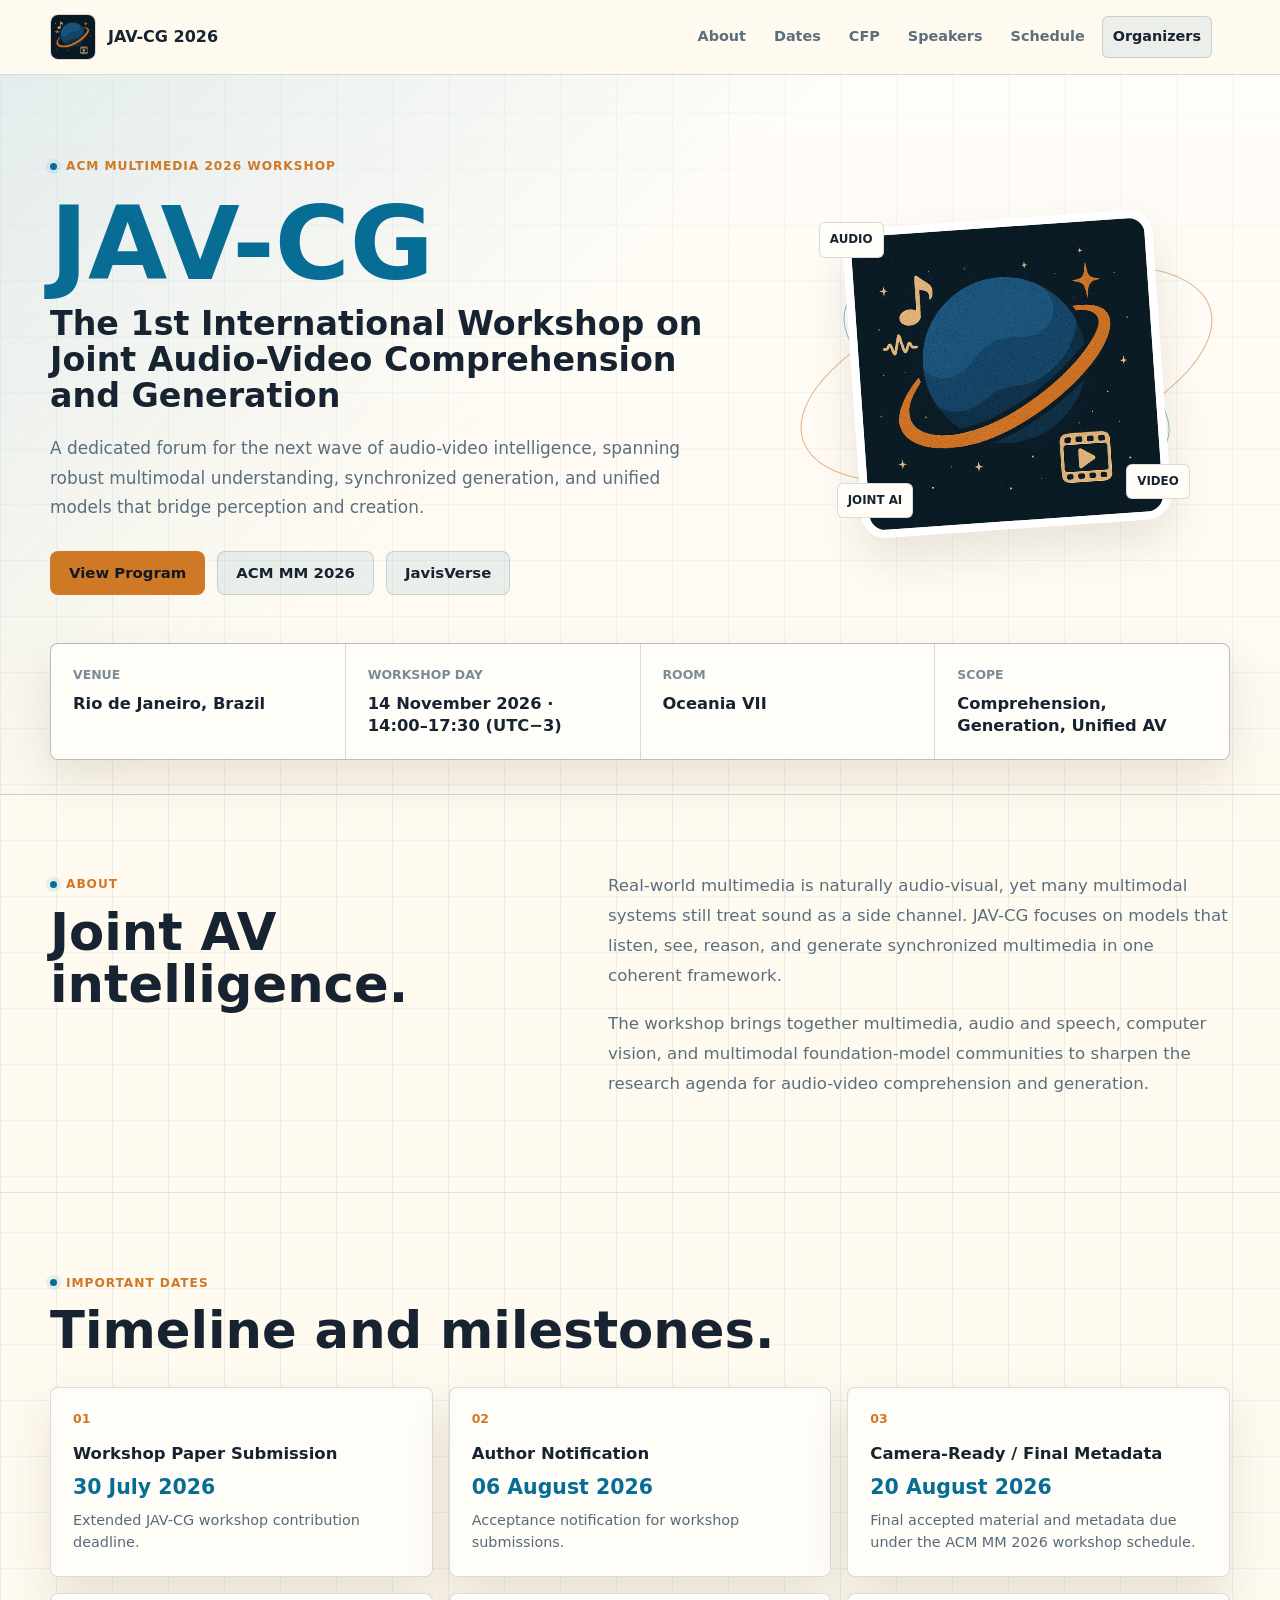
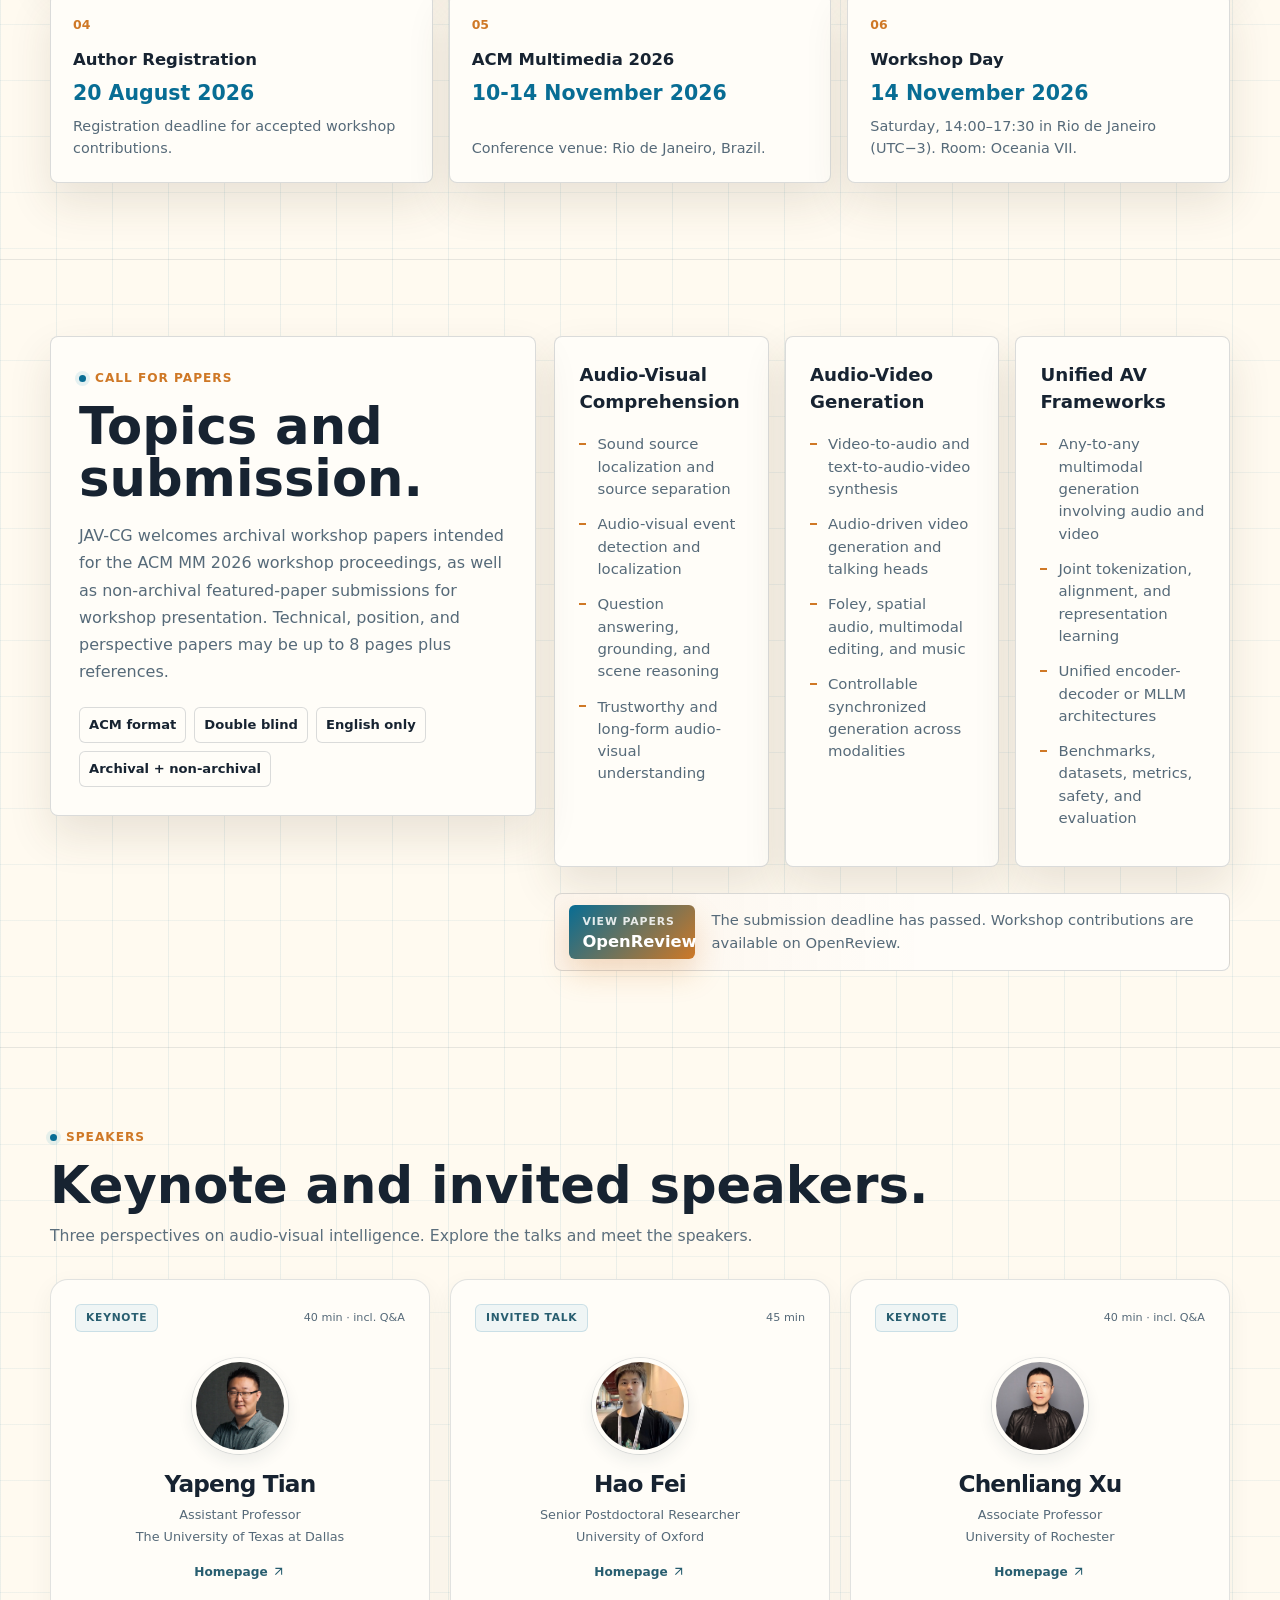
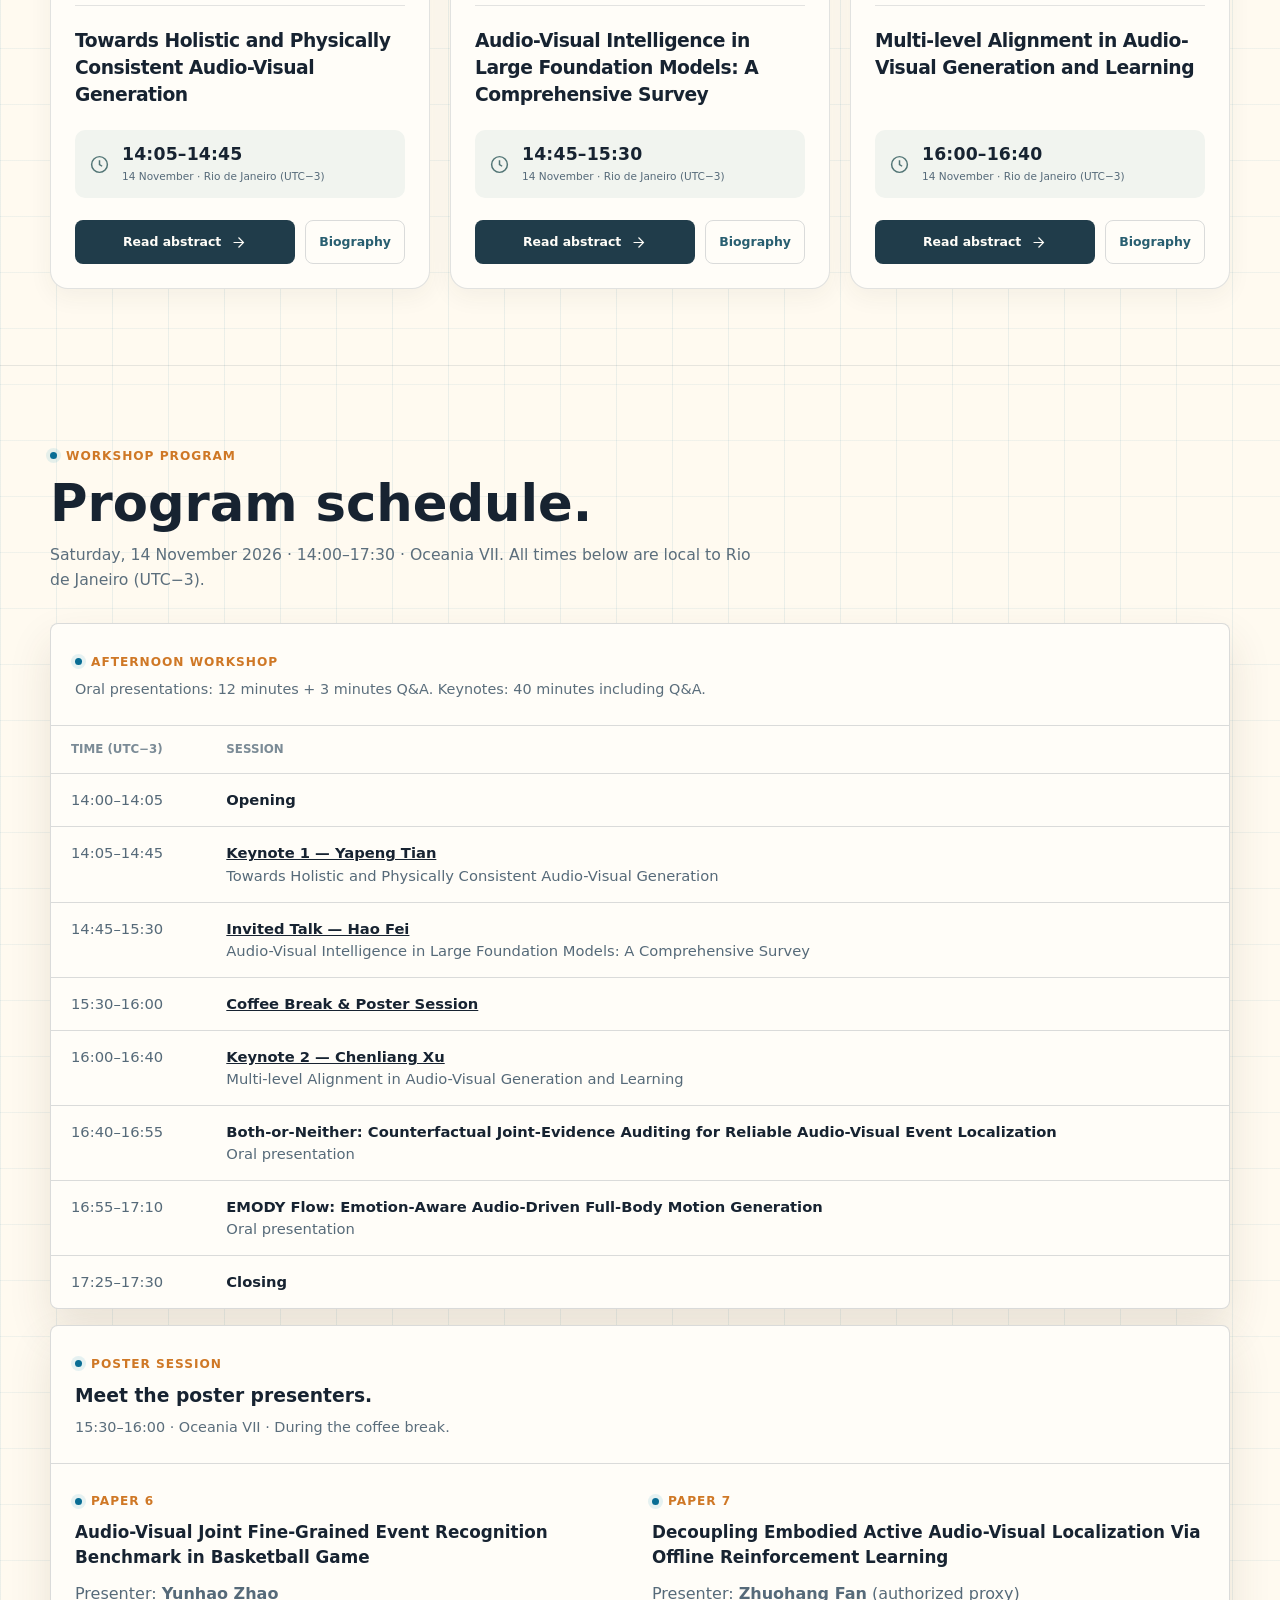
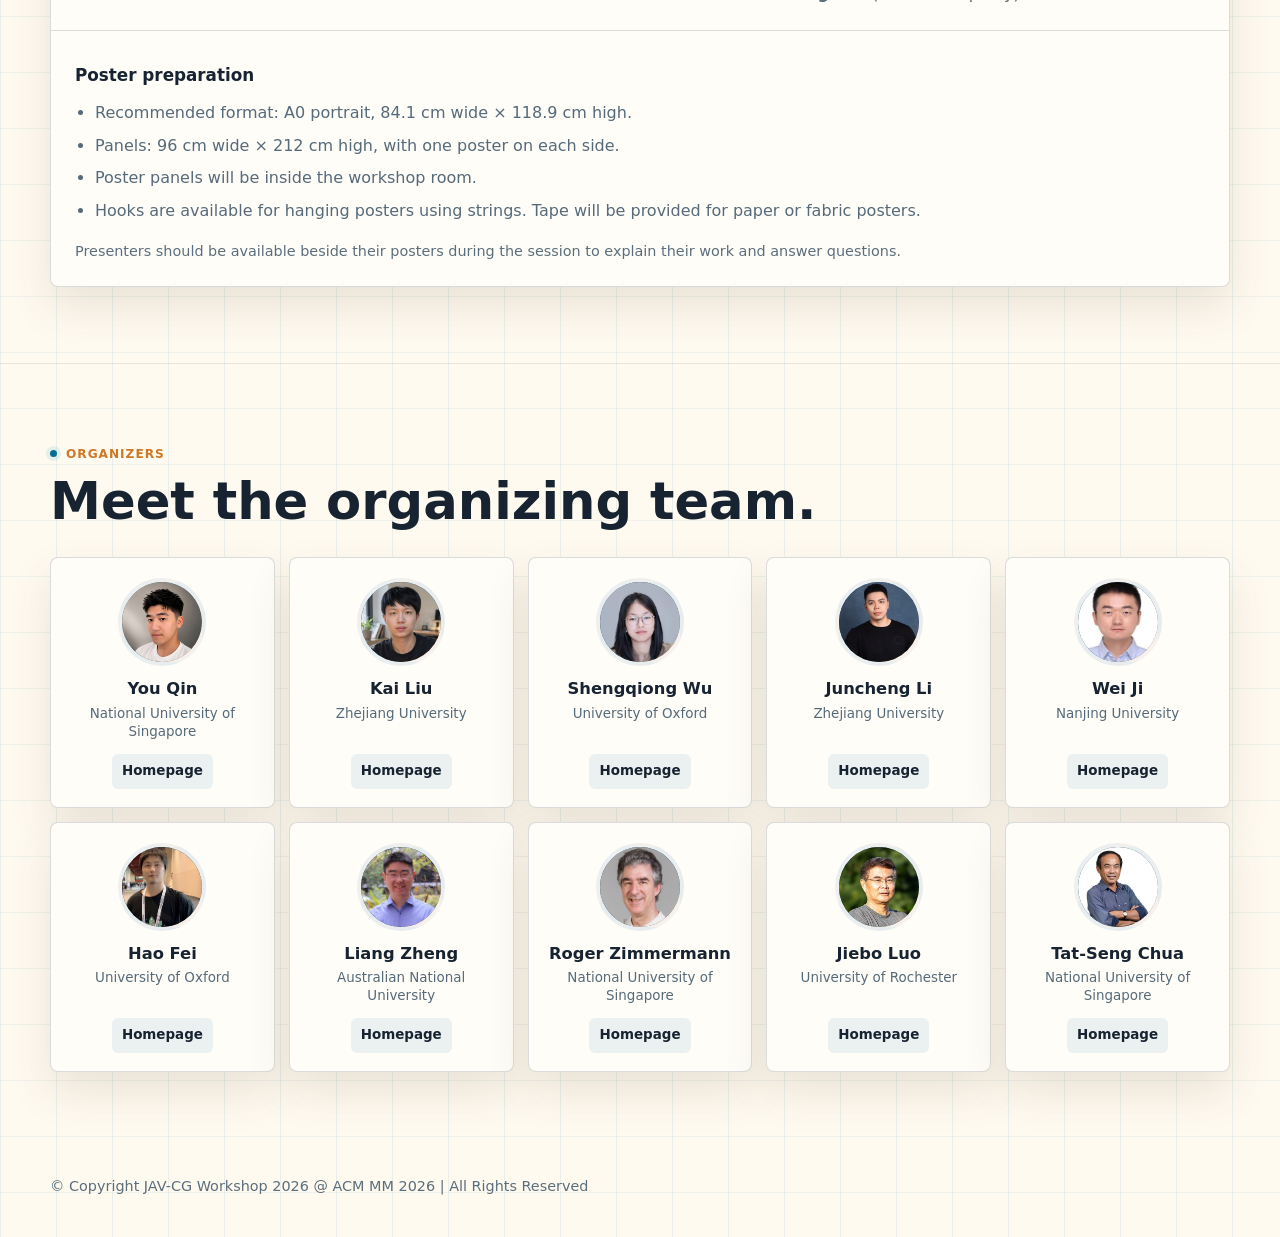
==== commit aa7a86ad: "Remove public contact emails and restore Both-or-Neither oral session" ====
--- a/index.html
+++ b/index.html
@@ -26,7 +26,6 @@
           <a href="#speakers">Speakers</a>
           <a href="#schedule">Schedule</a>
           <a href="#organizers">Organizers</a>
-          <a href="#contact">Contact</a>
         </nav>
       </div>
     </header>
@@ -363,6 +362,7 @@
                   <tr><td data-label="Time (UTC−3)">14:45–15:30</td><td data-label="Session"><strong><a href="#hao-fei">Invited Talk — Hao Fei</a></strong><br>Audio-Visual Intelligence in Large Foundation Models: A Comprehensive Survey</td></tr>
                   <tr><td data-label="Time (UTC−3)">15:30–16:00</td><td data-label="Session"><strong><a href="#posters">Coffee Break &amp; Poster Session</a></strong></td></tr>
                   <tr><td data-label="Time (UTC−3)">16:00–16:40</td><td data-label="Session"><strong><a href="#chenliang-xu">Keynote 2 — Chenliang Xu</a></strong><br>Multi-level Alignment in Audio-Visual Generation and Learning</td></tr>
+                  <tr><td data-label="Time (UTC−3)">16:40–16:55</td><td data-label="Session"><strong>Both-or-Neither: Counterfactual Joint-Evidence Auditing for Reliable Audio-Visual Event Localization</strong><br>Oral presentation</td></tr>
                   <tr><td data-label="Time (UTC−3)">16:55–17:10</td><td data-label="Session"><strong>EMODY Flow: Emotion-Aware Audio-Driven Full-Body Motion Generation</strong><br>Oral presentation</td></tr>
                   <tr><td data-label="Time (UTC−3)">17:25–17:30</td><td data-label="Session"><strong>Closing</strong></td></tr>
                 </tbody>
@@ -472,20 +472,6 @@
         </div>
       </section>
 
-      <section class="section contact-section" id="contact">
-        <div class="container contact-layout">
-          <div>
-            <span class="section-kicker">Contact</span>
-            <h2>Workshop correspondence</h2>
-          </div>
-          <ul class="contact-list">
-            <li><a href="https://42xingxing.github.io/" target="_blank" rel="noopener noreferrer">You Qin</a> <span>qinyou@u.nus.edu</span></li>
-            <li><a href="https://kail8.github.io/" target="_blank" rel="noopener noreferrer">Kai Liu</a> <span>kail@zju.edu.cn</span></li>
-            <li><a href="https://sqwu.top/" target="_blank" rel="noopener noreferrer">Shengqiong Wu</a> <span>shengqiongwu@gmail.com</span></li>
-            <li><a href="http://haofei.vip/" target="_blank" rel="noopener noreferrer">Hao Fei</a> <span>haofei7419@gmail.com</span></li>
-          </ul>
-        </div>
-      </section>
     </main>
 
     <footer class="site-footer">
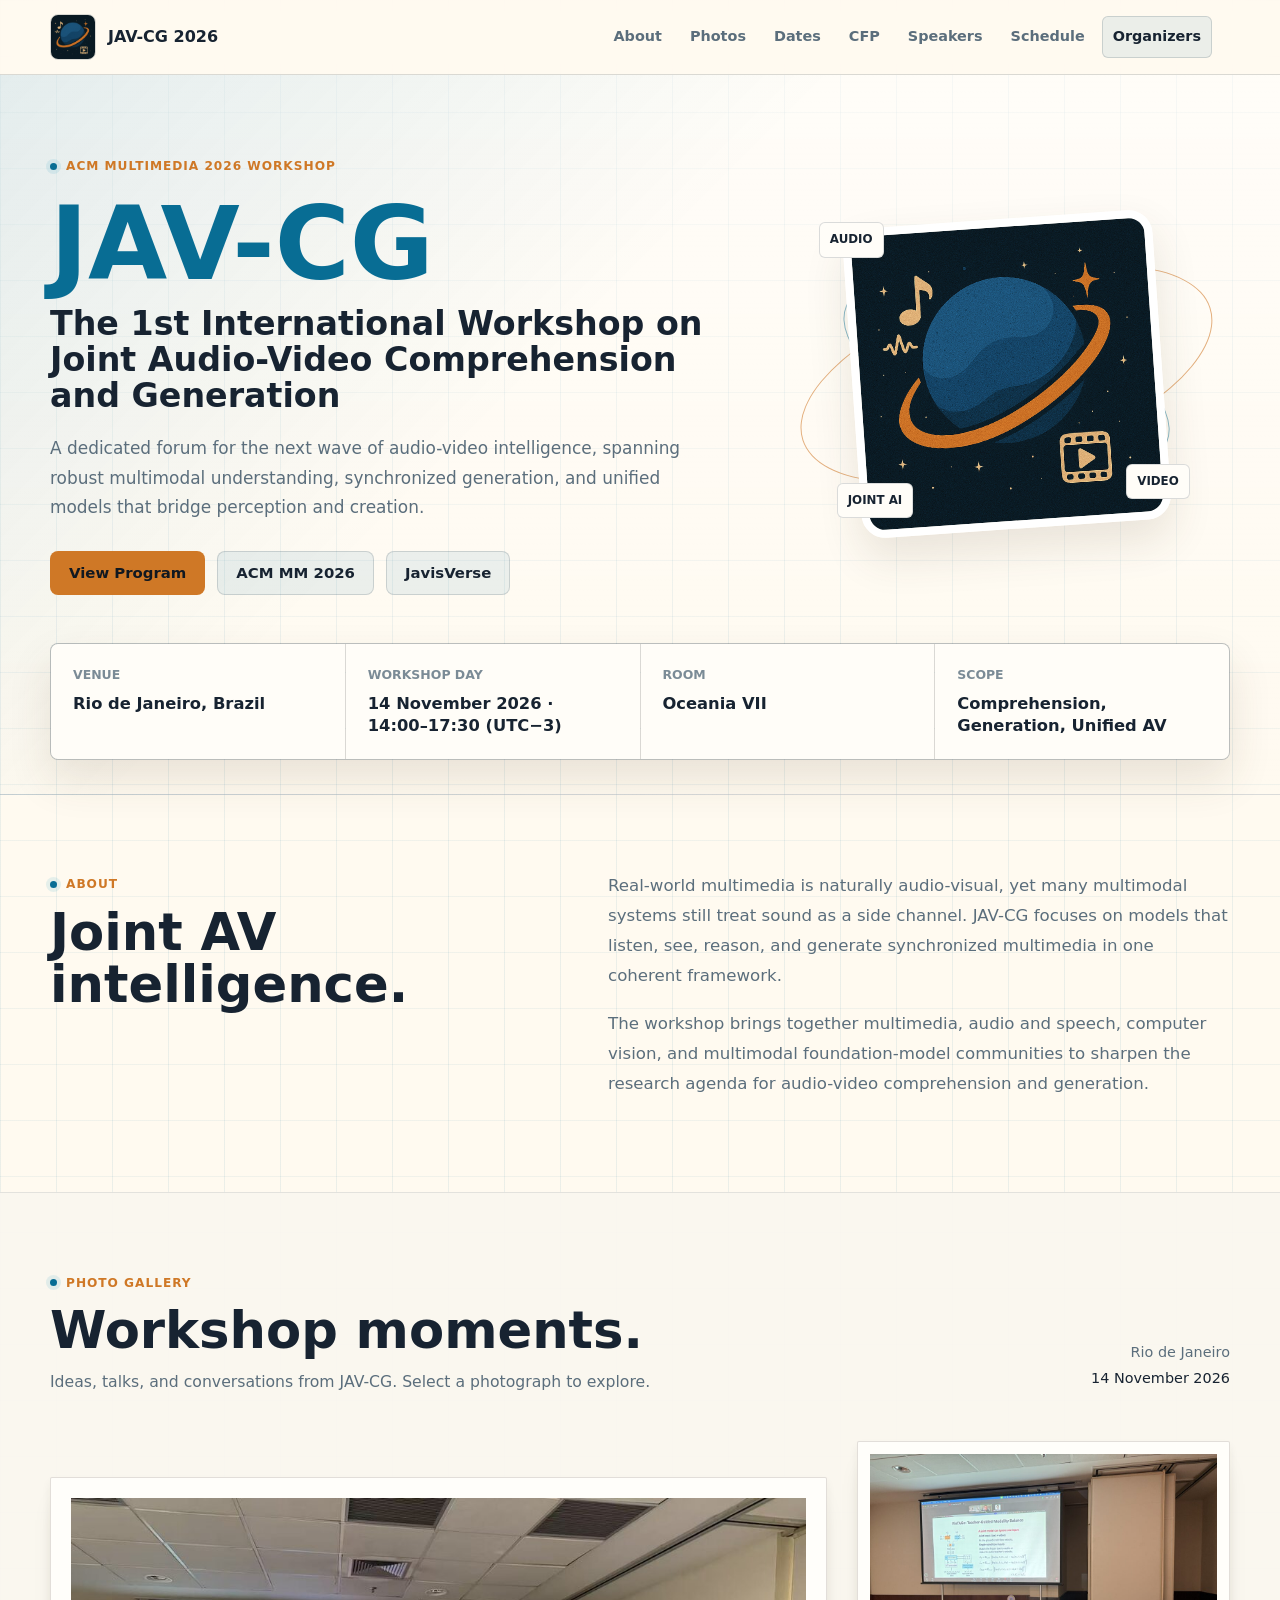
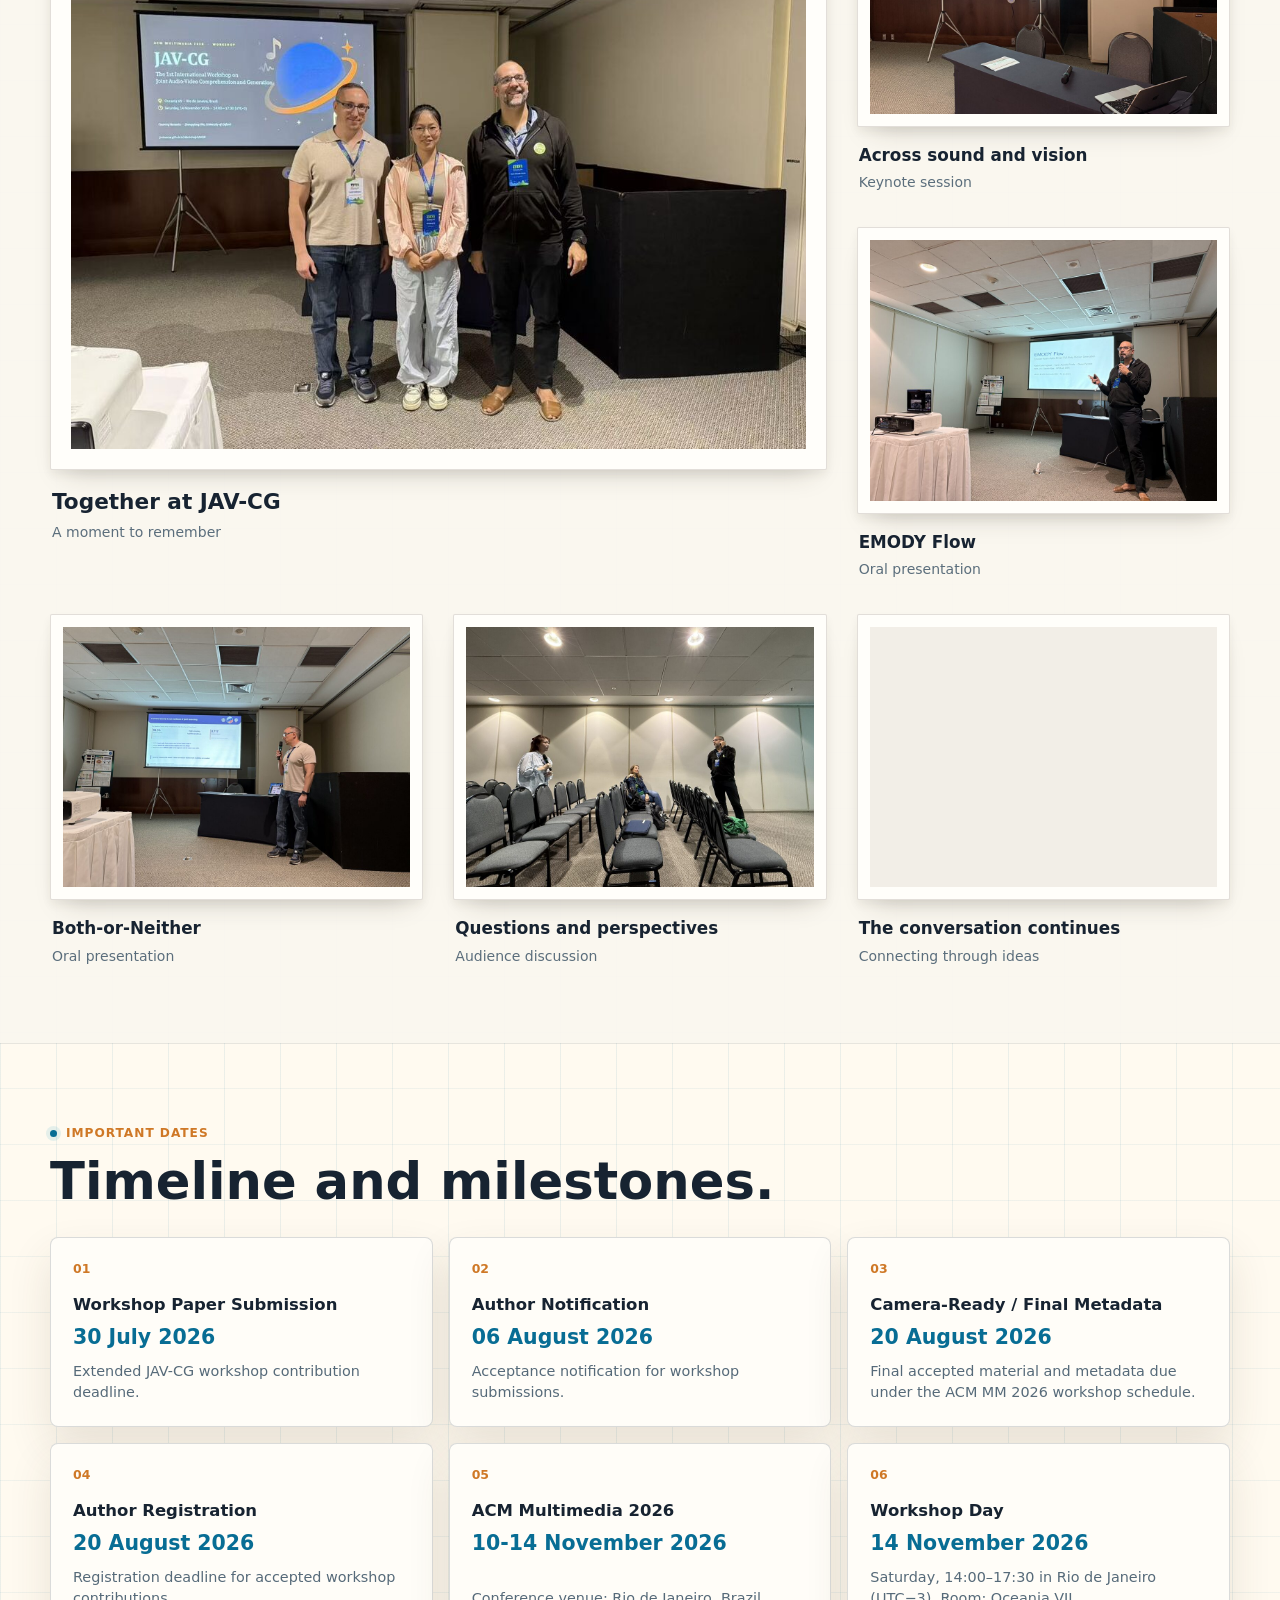
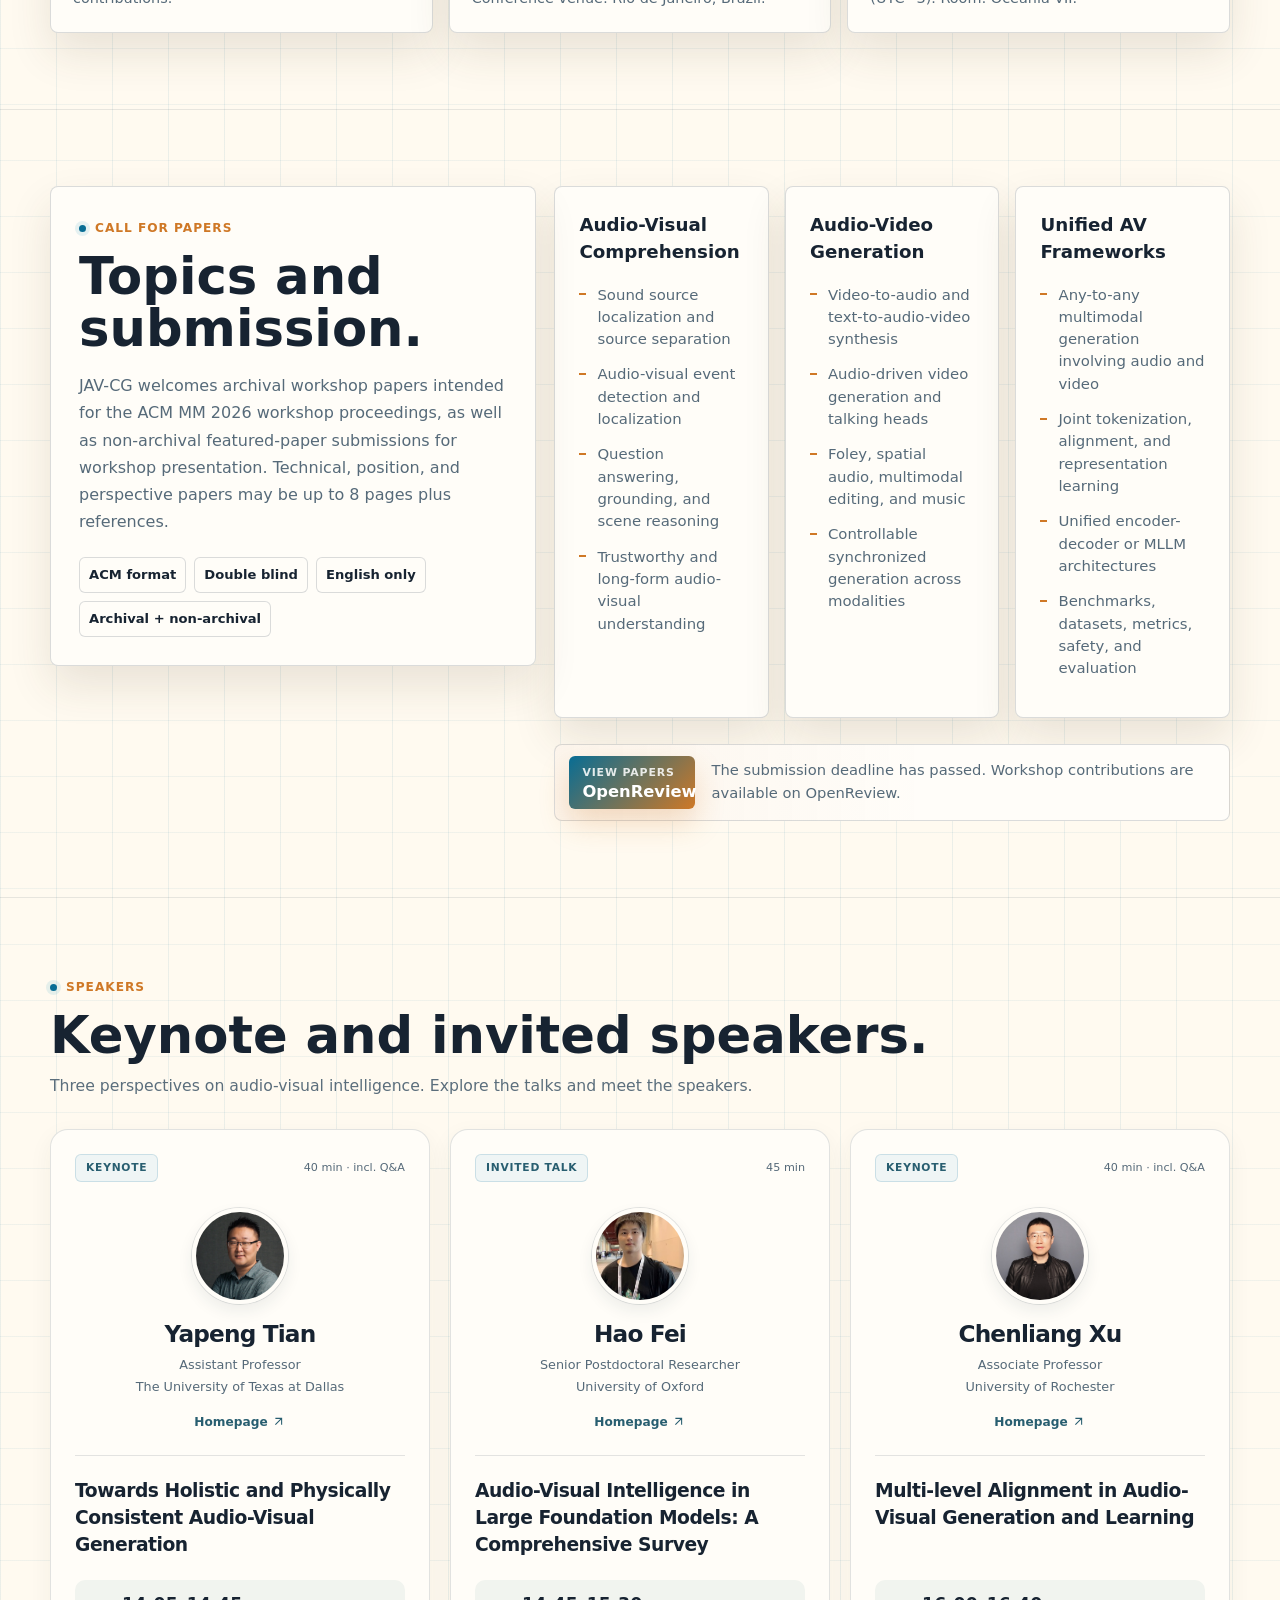
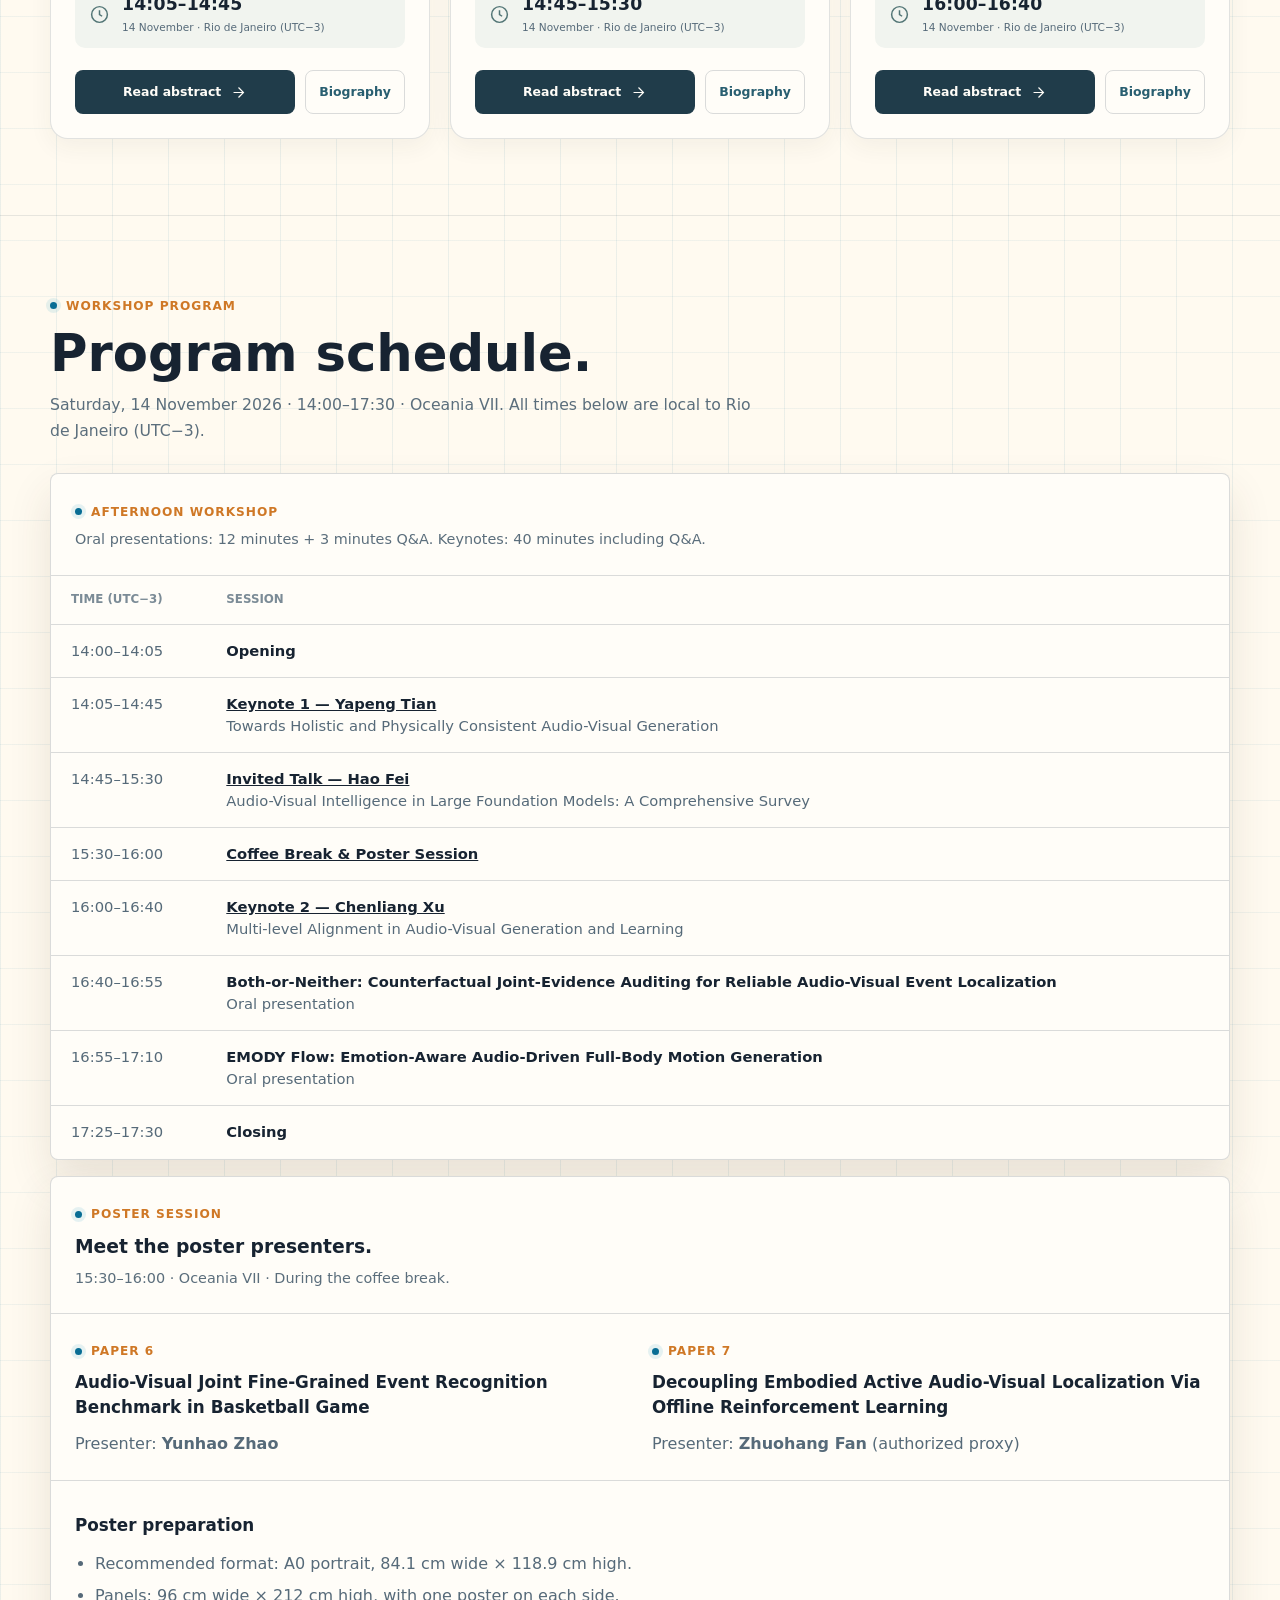
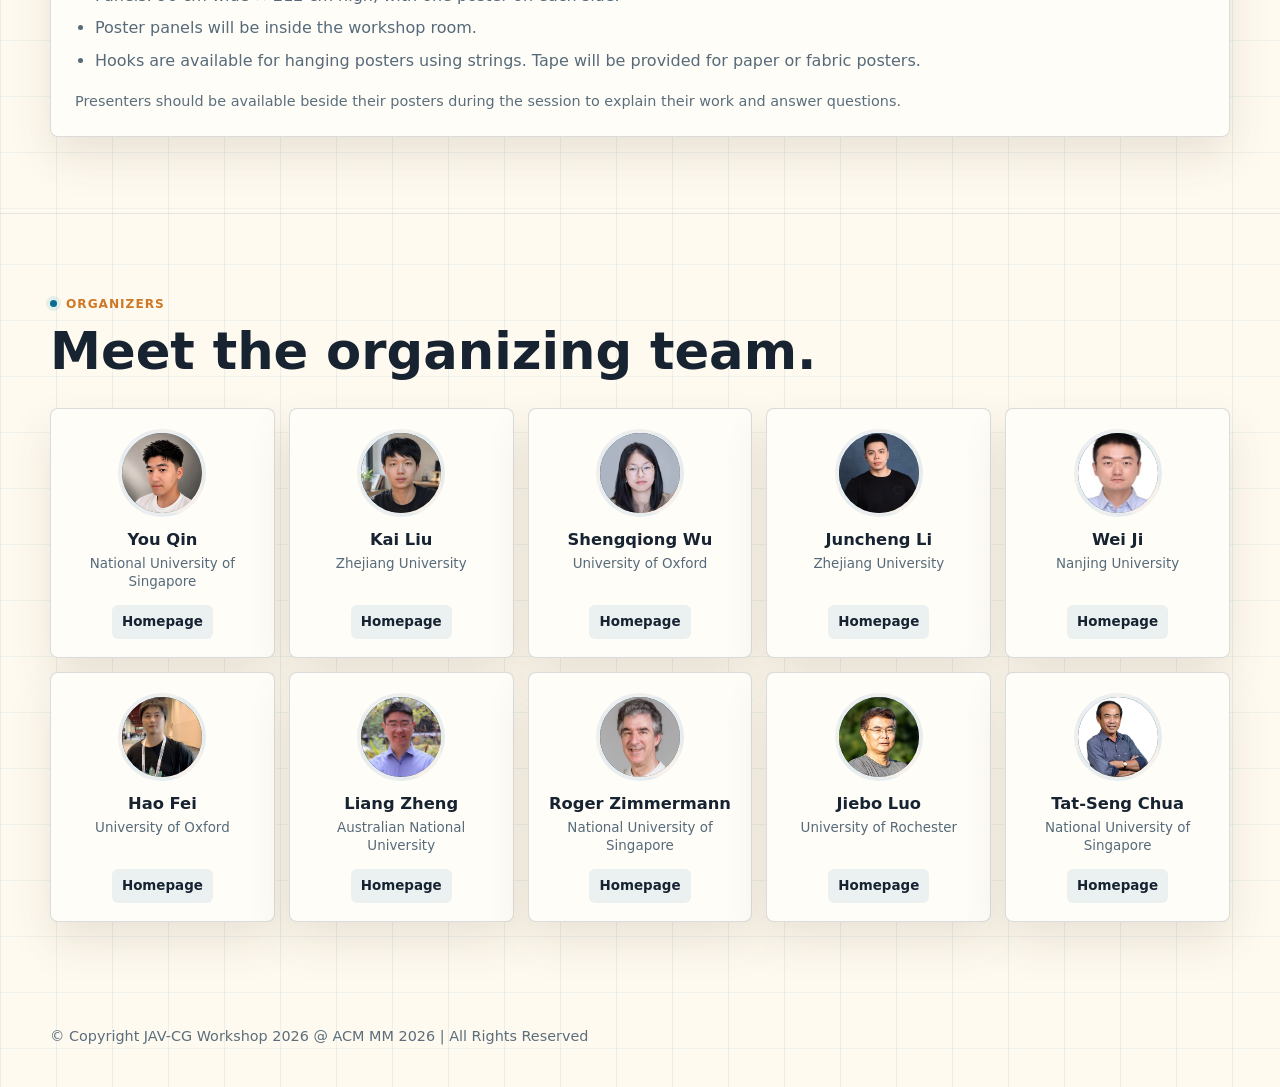
==== commit 78873412: "Add workshop photo gallery with framed layout and accessible carousel" ====
--- a/index.html
+++ b/index.html
@@ -6,7 +6,7 @@
   <title>JAV-CG @ ACM MM 2026</title>
   <meta name="description" content="JAV-CG, the 1st International Workshop on Joint Audio-Video Comprehension and Generation at ACM Multimedia 2026." />
   <link rel="icon" href="./assets/images/JavisVerse.png" />
-  <link rel="stylesheet" href="./assets/css/redesign.css?v=20261108-speakers" />
+  <link rel="stylesheet" href="./assets/css/redesign.css?v=20261124-gallery" />
 </head>
 <body class="variant-atlas">
   <div class="page-shell">
@@ -21,6 +21,7 @@
         </button>
         <nav class="nav-links" aria-label="Primary navigation">
           <a href="#about">About</a>
+          <a href="#moments">Photos</a>
           <a href="#dates">Dates</a>
           <a href="#cfp">CFP</a>
           <a href="#speakers">Speakers</a>
@@ -86,6 +87,78 @@
         </div>
       </section>
 
+      <section class="section gallery-section" id="moments" aria-labelledby="moments-heading">
+        <div class="container">
+          <div class="section-heading gallery-heading">
+            <div>
+              <span class="section-kicker">Photo Gallery</span>
+              <h2 id="moments-heading">Workshop moments.</h2>
+              <p class="section-note">Ideas, talks, and conversations from JAV-CG. Select a photograph to explore.</p>
+            </div>
+            <p class="gallery-dateline">Rio de Janeiro<br><time datetime="2026-11-14">14 November 2026</time></p>
+          </div>
+          <div class="gallery-wall">
+            <figure class="gallery-piece gallery-piece-featured">
+              <button type="button" class="gallery-frame" data-gallery-photo="0" aria-label="Enlarge photo: Together at JAV-CG" aria-haspopup="dialog">
+                <img src="assets/images/highlights/event-05-thumb.jpg" srcset="assets/images/highlights/event-05-thumb.jpg 1000w, assets/images/highlights/event-05.jpg 1707w" sizes="(max-width: 720px) calc(100vw - 64px), (max-width: 900px) calc(100vw - 88px), 740px" width="1707" height="1280" alt="Three workshop participants in front of the JAV-CG title slide" loading="lazy" decoding="async">
+                <span class="gallery-enlarge" aria-hidden="true">View photograph</span>
+              </button>
+              <figcaption><span>Together at JAV-CG</span><small>A moment to remember</small></figcaption>
+            </figure>
+            <figure class="gallery-piece">
+              <button type="button" class="gallery-frame" data-gallery-photo="1" aria-label="Enlarge photo: Across sound and vision" aria-haspopup="dialog">
+                <img src="assets/images/highlights/event-01-thumb.jpg" width="1000" height="750" alt="A keynote presentation on audio-visual generation projected in the workshop room" loading="lazy" decoding="async">
+                <span class="gallery-enlarge" aria-hidden="true">View photograph</span>
+              </button>
+              <figcaption><span>Across sound and vision</span><small>Keynote session</small></figcaption>
+            </figure>
+            <figure class="gallery-piece">
+              <button type="button" class="gallery-frame" data-gallery-photo="2" aria-label="Enlarge photo: EMODY Flow" aria-haspopup="dialog">
+                <img src="assets/images/highlights/event-02-thumb.jpg" width="1000" height="750" alt="An oral presenter speaking beside the EMODY Flow title slide" loading="lazy" decoding="async">
+                <span class="gallery-enlarge" aria-hidden="true">View photograph</span>
+              </button>
+              <figcaption><span>EMODY Flow</span><small>Oral presentation</small></figcaption>
+            </figure>
+            <figure class="gallery-piece">
+              <button type="button" class="gallery-frame" data-gallery-photo="3" aria-label="Enlarge photo: Both-or-Neither" aria-haspopup="dialog">
+                <img src="assets/images/highlights/event-03-thumb.jpg" width="1000" height="750" alt="An oral presenter discussing joint audio-visual reasoning during the Both-or-Neither presentation" loading="lazy" decoding="async">
+                <span class="gallery-enlarge" aria-hidden="true">View photograph</span>
+              </button>
+              <figcaption><span>Both-or-Neither</span><small>Oral presentation</small></figcaption>
+            </figure>
+            <figure class="gallery-piece">
+              <button type="button" class="gallery-frame" data-gallery-photo="4" aria-label="Enlarge photo: Questions and perspectives" aria-haspopup="dialog">
+                <img src="assets/images/highlights/event-04-thumb.jpg" width="1000" height="750" alt="Participants exchanging questions and ideas with microphones among the audience seats" loading="lazy" decoding="async">
+                <span class="gallery-enlarge" aria-hidden="true">View photograph</span>
+              </button>
+              <figcaption><span>Questions and perspectives</span><small>Audience discussion</small></figcaption>
+            </figure>
+            <figure class="gallery-piece">
+              <button type="button" class="gallery-frame" data-gallery-photo="5" aria-label="Enlarge photo: The conversation continues" aria-haspopup="dialog">
+                <img src="assets/images/highlights/event-06-thumb.jpg" width="1000" height="750" alt="Workshop participants continuing a conversation in the meeting room" loading="lazy" decoding="async">
+                <span class="gallery-enlarge" aria-hidden="true">View photograph</span>
+              </button>
+              <figcaption><span>The conversation continues</span><small>Connecting through ideas</small></figcaption>
+            </figure>
+          </div>
+          <dialog class="gallery-dialog" id="gallery-dialog" aria-labelledby="gallery-caption">
+            <div class="gallery-dialog-toolbar">
+              <span>JAV-CG / Photo Gallery</span>
+              <button type="button" class="gallery-close" aria-label="Close photo gallery" autofocus>Close <span aria-hidden="true">×</span></button>
+            </div>
+            <div class="gallery-viewer">
+              <button type="button" class="gallery-prev gallery-control" aria-label="Previous photo"><svg viewBox="0 0 24 24" fill="none" stroke="currentColor" stroke-width="1.6" aria-hidden="true"><path d="m15 5-7 7 7 7"/></svg></button>
+              <img id="gallery-full-image" alt="">
+              <button type="button" class="gallery-next gallery-control" aria-label="Next photo"><svg viewBox="0 0 24 24" fill="none" stroke="currentColor" stroke-width="1.6" aria-hidden="true"><path d="m9 5 7 7-7 7"/></svg></button>
+            </div>
+            <div class="gallery-dialog-footer" aria-live="polite" aria-atomic="true">
+              <p id="gallery-caption"></p>
+              <span id="gallery-counter"></span>
+            </div>
+          </dialog>
+        </div>
+      </section>
+
       <section class="section" id="dates">
         <div class="container">
           <div class="section-heading">
@@ -481,6 +554,7 @@
     </footer>
   </div>
 
+  <script src="assets/js/gallery.js?v=20261124-gallery" defer></script>
   <script>
     document.querySelectorAll("[data-speaker-dialog]").forEach((button) => {
       button.addEventListener("click", () => {
--- a/assets/css/redesign.css
+++ b/assets/css/redesign.css
@@ -580,6 +580,152 @@
   grid-template-columns: minmax(280px, 0.82fr) minmax(0, 1fr);
   gap: 48px;
   align-items: start;
+}
+
+/* Workshop photographs: framed exhibition, with a full-image carousel. */
+.gallery-section {
+  background: rgba(250, 247, 240, 0.94);
+}
+
+.gallery-heading {
+  display: flex;
+  align-items: flex-end;
+  justify-content: space-between;
+  gap: 28px;
+  margin-bottom: 46px;
+  max-width: none;
+}
+
+.gallery-dateline {
+  flex-shrink: 0;
+  margin: 0 0 3px;
+  text-align: right;
+  color: var(--muted);
+  font-size: 0.9rem;
+  line-height: 1.8;
+}
+
+.gallery-dateline time { color: var(--text); }
+
+.gallery-wall {
+  display: grid;
+  grid-template-columns: repeat(3, minmax(0, 1fr));
+  gap: 34px 30px;
+  align-items: start;
+}
+
+.gallery-piece { margin: 0; min-width: 0; }
+.gallery-piece-featured { grid-column: span 2; grid-row: span 2; align-self: center; }
+
+.gallery-frame {
+  position: relative;
+  display: block;
+  width: 100%;
+  padding: 12px;
+  border: 1px solid rgba(74, 59, 43, 0.16);
+  border-radius: 2px;
+  background: #fffefa;
+  box-shadow: 0 5px 10px rgba(51, 43, 32, 0.06), 0 15px 26px -15px rgba(51, 43, 32, 0.25);
+  cursor: zoom-in;
+  transition: transform 180ms ease, box-shadow 180ms ease;
+}
+
+.gallery-piece-featured .gallery-frame { padding: 20px; }
+.gallery-frame img { width: 100%; height: auto; aspect-ratio: 4 / 3; object-fit: contain; background: #f2eee7; }
+.gallery-frame:hover { transform: translateY(-4px); box-shadow: 0 12px 30px rgba(51, 43, 32, 0.14); }
+.gallery-frame:focus-visible { outline: 3px solid var(--accent-2); outline-offset: 5px; }
+
+.gallery-enlarge {
+  position: absolute;
+  right: 23px;
+  bottom: 23px;
+  padding: 7px 12px;
+  color: #fff;
+  background: rgba(23, 35, 49, 0.85);
+  border-radius: 3px;
+  font: 600 0.8rem var(--font-body);
+  opacity: 0;
+  transition: opacity 180ms ease;
+}
+
+.gallery-frame:hover .gallery-enlarge,
+.gallery-frame:focus-visible .gallery-enlarge { opacity: 1; }
+.gallery-piece figcaption { padding: 16px 2px 0; }
+.gallery-piece figcaption > span { display: block; font-family: var(--font-display); font-size: 1.05rem; font-weight: 650; }
+.gallery-piece figcaption small { display: block; margin-top: 4px; color: var(--muted); font-size: 0.875rem; }
+.gallery-piece-featured figcaption > span { font-size: 1.35rem; }
+
+.gallery-is-open { overflow: hidden; }
+.gallery-dialog {
+  width: min(1200px, calc(100% - 40px));
+  max-width: none;
+  max-height: calc(100dvh - 32px);
+  margin: auto;
+  padding: 18px 22px;
+  border: 1px solid rgba(255, 255, 255, 0.16);
+  border-radius: 8px;
+  color: #f6f2e9;
+  background: #17212b;
+  box-shadow: 0 24px 80px rgba(0, 0, 0, 0.4);
+}
+
+.gallery-dialog::backdrop { background: rgba(10, 15, 20, 0.88); backdrop-filter: blur(8px); }
+.gallery-dialog-toolbar, .gallery-dialog-footer { display: flex; align-items: center; justify-content: space-between; gap: 16px; }
+.gallery-dialog-toolbar { margin-bottom: 14px; color: #c7d2d9; font-size: 0.875rem; }
+.gallery-close, .gallery-control {
+  display: inline-flex;
+  align-items: center;
+  justify-content: center;
+  flex-shrink: 0;
+  min-width: 44px;
+  min-height: 44px;
+  border: 1px solid rgba(255, 255, 255, 0.26);
+  border-radius: 4px;
+  color: #fff;
+  background: #23323e;
+  cursor: pointer;
+}
+.gallery-close { gap: 12px; padding: 0 14px; font: 500 0.875rem var(--font-body); }
+.gallery-close span { font-size: 1.5rem; line-height: 1; }
+.gallery-close:hover, .gallery-control:hover { background: #395163; }
+.gallery-close:focus-visible, .gallery-control:focus-visible { outline: 3px solid #f0bd68; outline-offset: 3px; }
+.gallery-viewer { display: grid; grid-template-columns: 44px minmax(0, 1fr) 44px; gap: 16px; align-items: center; }
+.gallery-viewer > img { width: 100%; height: min(70dvh, 750px); object-fit: contain; }
+.gallery-control svg { width: 22px; height: 22px; }
+.gallery-dialog-footer { margin: 14px 60px 0; font-size: 1rem; }
+.gallery-dialog-footer p { margin: 0; }
+#gallery-counter { flex-shrink: 0; color: #c7d2d9; font-size: 0.875rem; font-variant-numeric: tabular-nums; }
+
+@media (max-width: 900px) {
+  .gallery-wall { grid-template-columns: repeat(2, minmax(0, 1fr)); }
+  .gallery-piece-featured { grid-row: auto; }
+  .gallery-piece:last-child { grid-column: span 2; }
+  .gallery-heading { align-items: flex-start; }
+}
+
+@media (max-width: 720px) {
+  .gallery-heading { display: block; margin-bottom: 28px; }
+  .gallery-dateline { margin-top: 18px; text-align: left; }
+  .gallery-dateline br { display: none; }
+  .gallery-dateline time::before { content: " · "; }
+  .gallery-wall { gap: 26px 16px; }
+  .gallery-frame { padding: 7px; }
+  .gallery-piece-featured .gallery-frame { padding: 12px; }
+  .gallery-piece figcaption { padding-top: 12px; }
+  .gallery-piece figcaption > span { font-size: 0.9rem; }
+  .gallery-piece-featured figcaption > span { font-size: 1.15rem; }
+  .gallery-piece figcaption small { font-size: 0.8rem; }
+  .gallery-dialog { width: calc(100% - 16px); padding: 12px; }
+  .gallery-viewer { grid-template-columns: 1fr 1fr; gap: 12px; }
+  .gallery-viewer > img { grid-column: 1 / -1; grid-row: 1; height: auto; max-height: 55dvh; aspect-ratio: 4 / 3; }
+  .gallery-prev { justify-self: start; }
+  .gallery-next { justify-self: end; }
+  .gallery-dialog-footer { margin: 14px 0 0; font-size: 0.9rem; }
+}
+
+@media (prefers-reduced-motion: reduce) {
+  .gallery-frame, .gallery-enlarge { transition: none; }
+  .gallery-frame:hover { transform: none; }
 }
 
 .prose {
